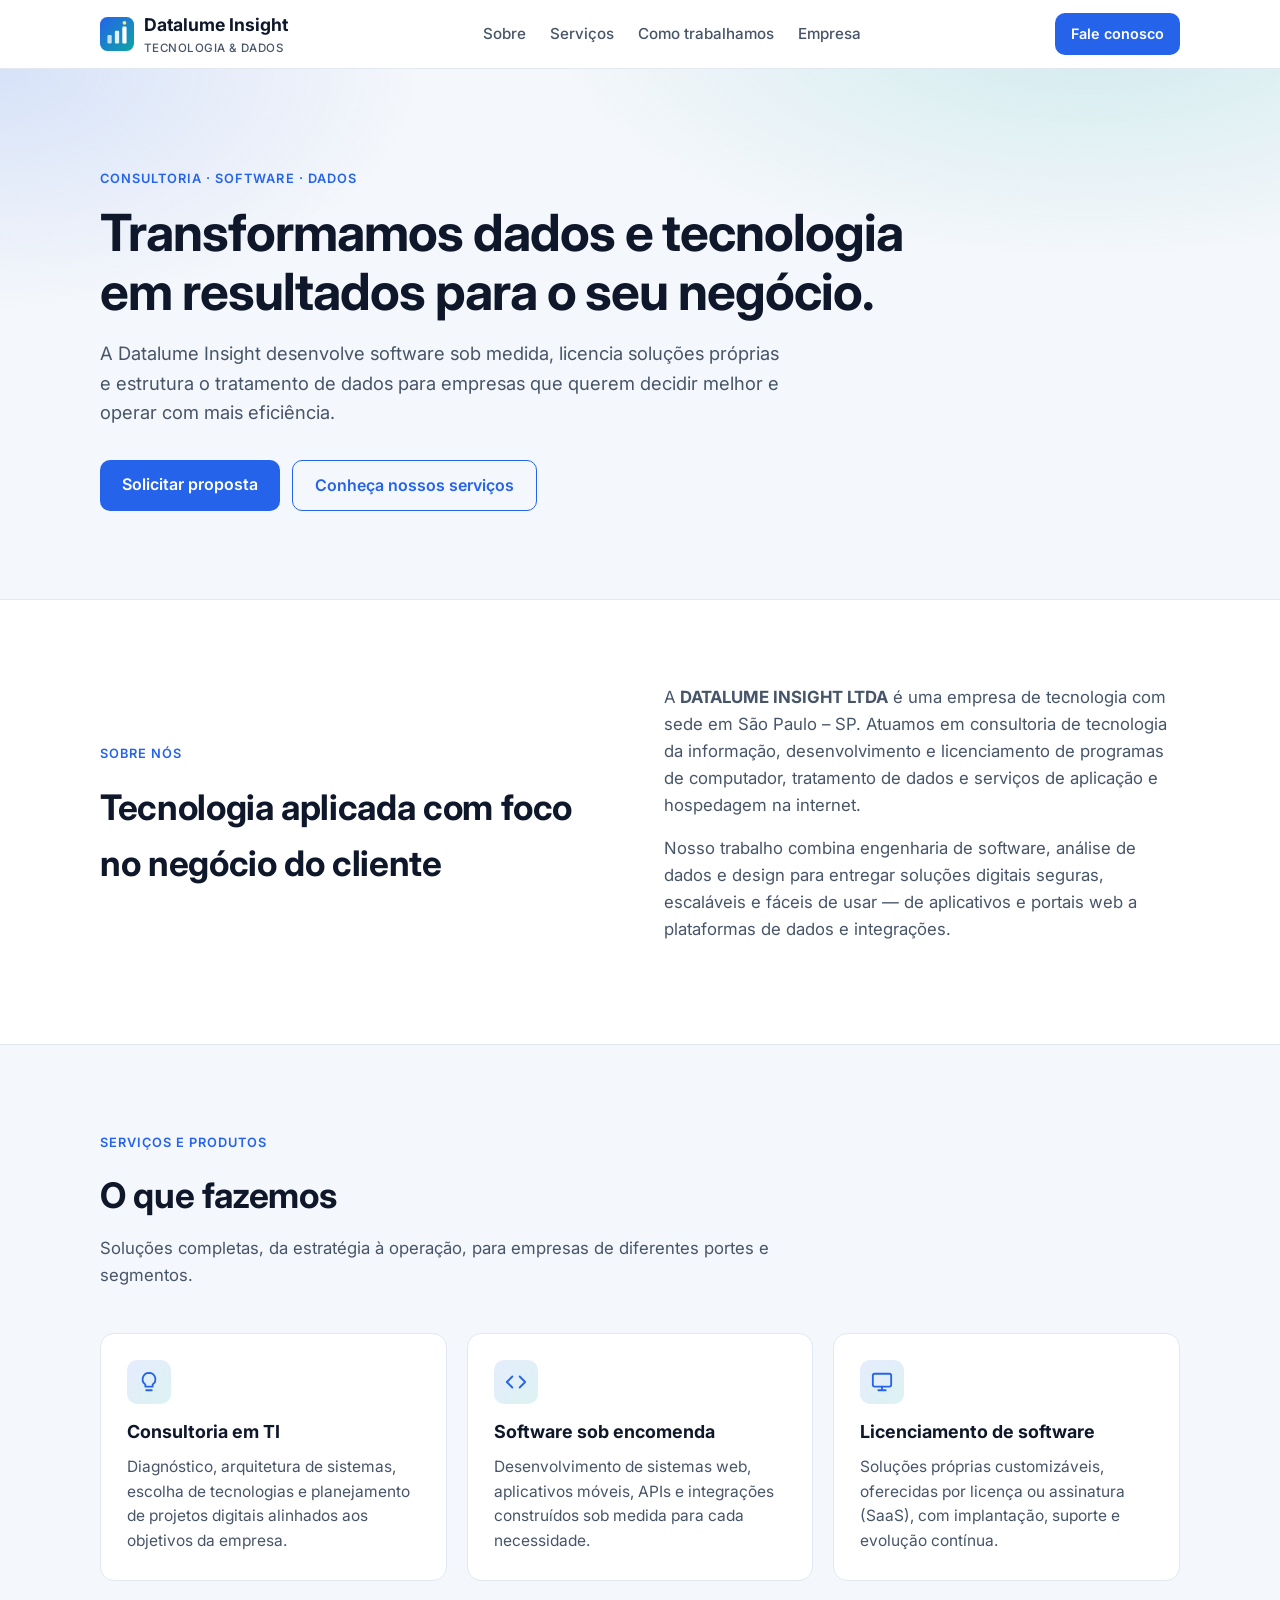
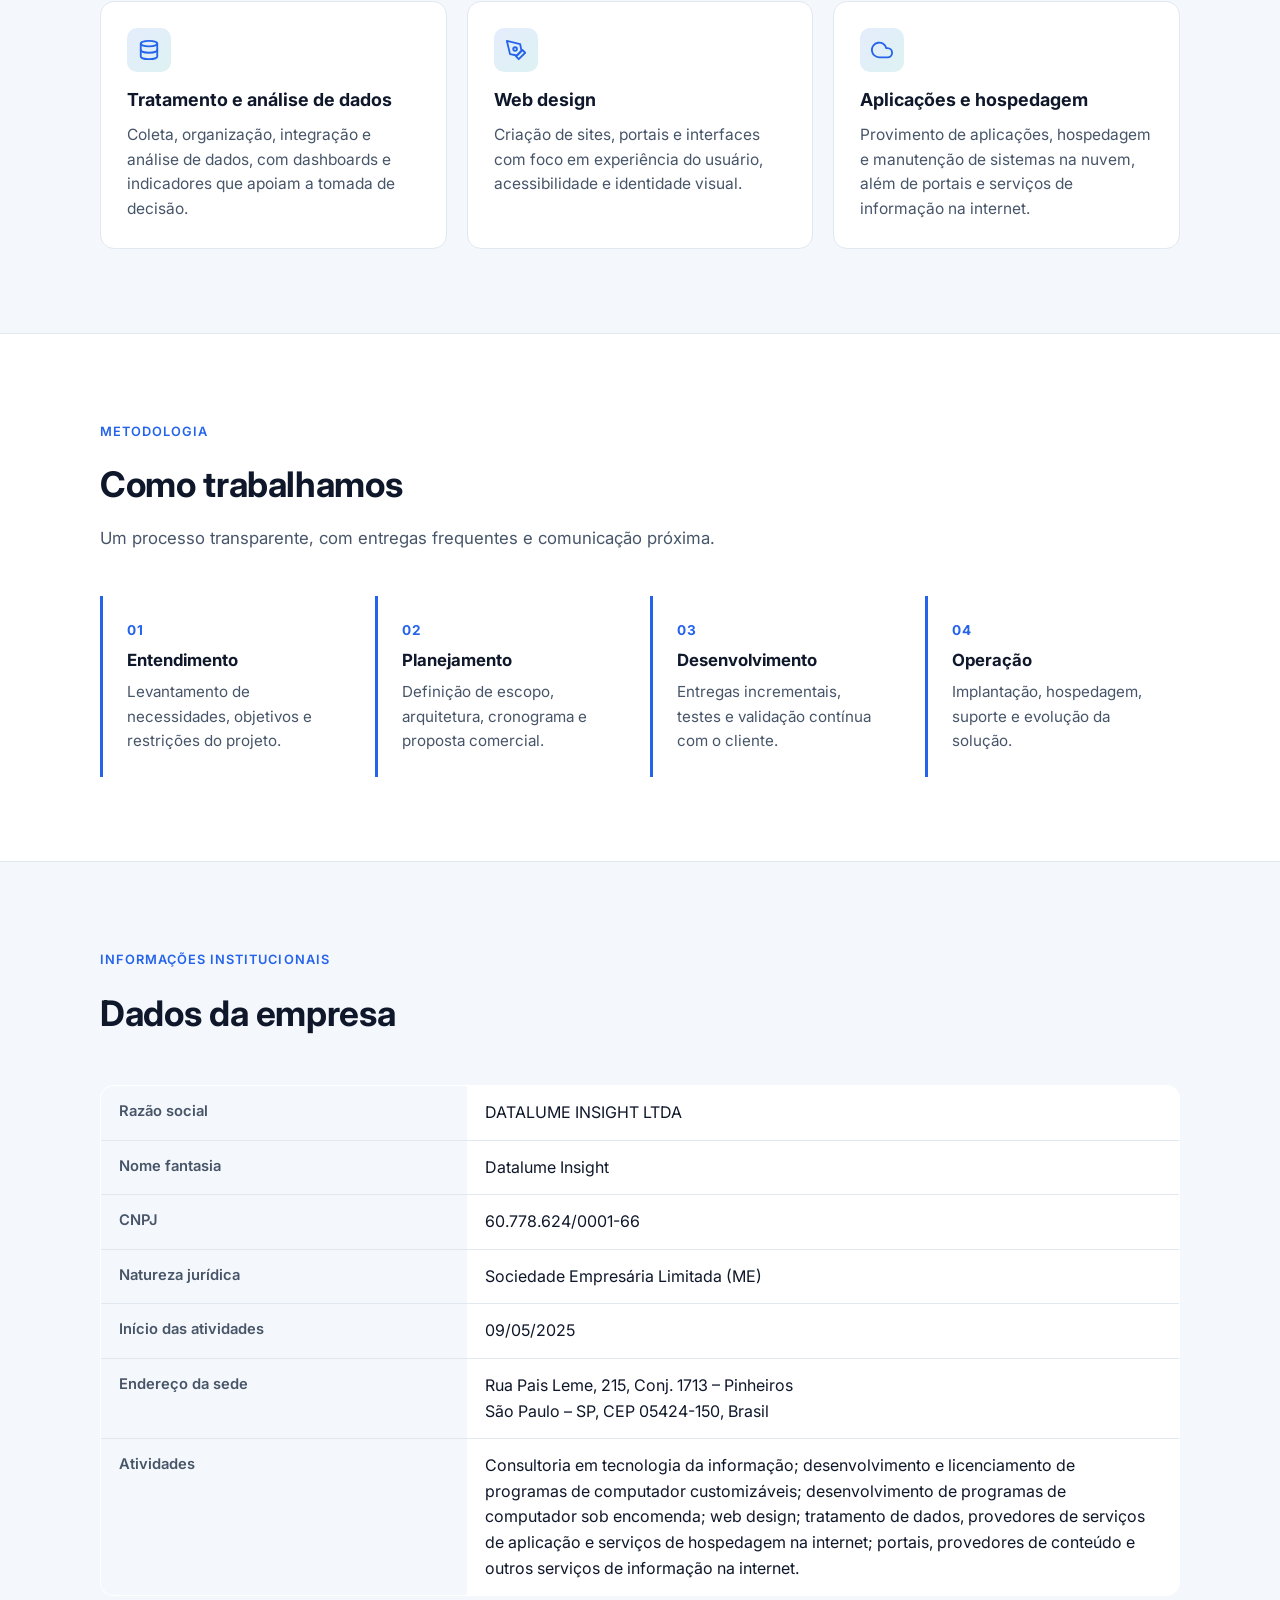
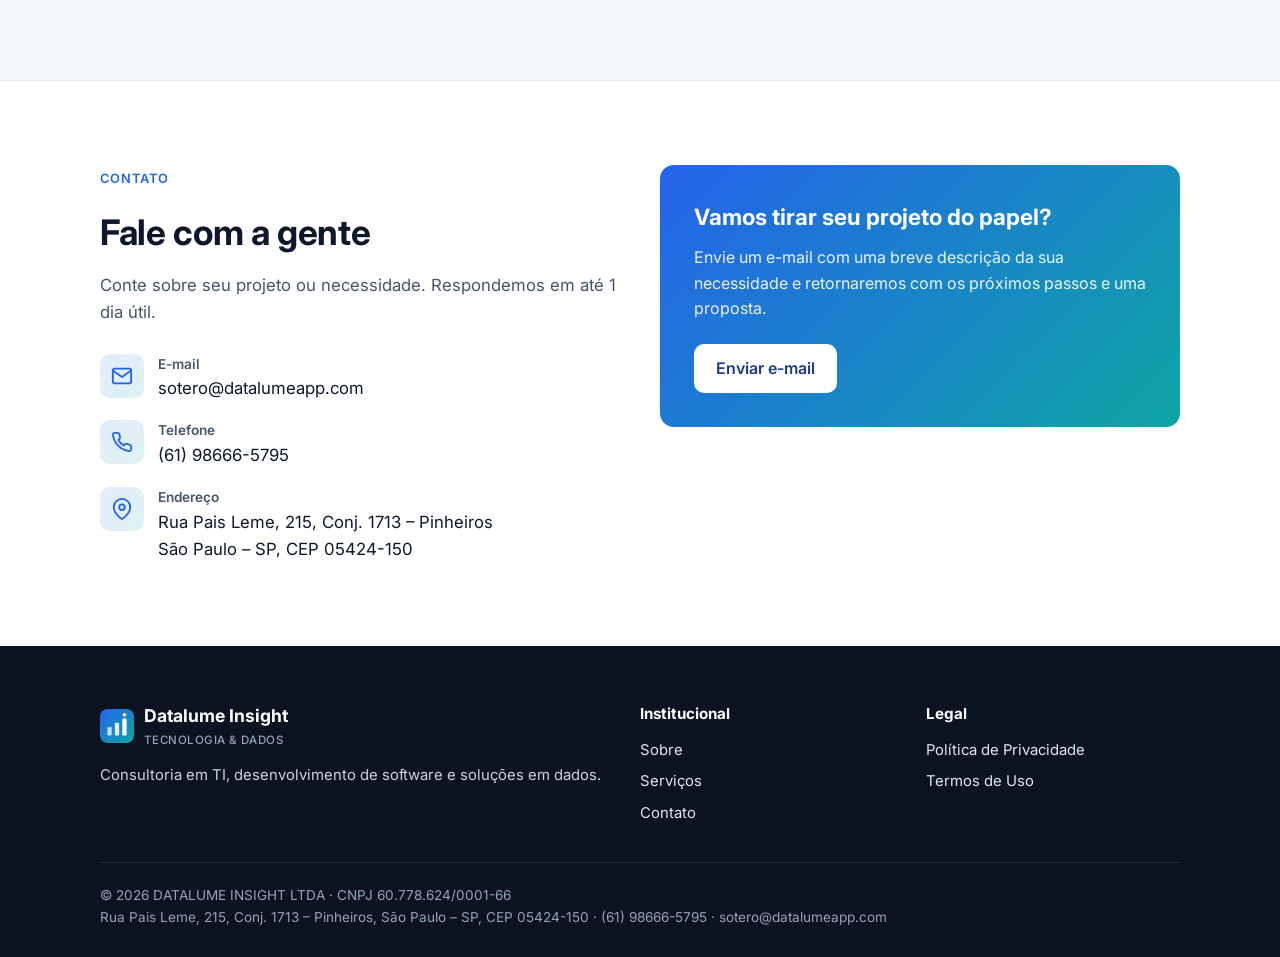
==== public/index.html @ f2290e95 "Site institucional Datalume Insight Site estático (Home, Privacidade/LGPD, Termos) com dados da empr" ====
<!DOCTYPE html>
<html lang="pt-BR">
<head>
  <meta charset="UTF-8">
  <meta name="viewport" content="width=device-width, initial-scale=1.0">
  <title>Datalume Insight | Tecnologia, Software e Dados</title>
  <meta name="description" content="DATALUME INSIGHT LTDA — consultoria em tecnologia da informação, desenvolvimento e licenciamento de software, tratamento de dados e serviços de aplicação na internet. São Paulo – SP.">
  <link rel="canonical" href="https://datalumeinsight.com.br/">
  <link rel="icon" href="assets/logo.svg" type="image/svg+xml">
  <meta property="og:title" content="Datalume Insight | Tecnologia, Software e Dados">
  <meta property="og:description" content="Consultoria em TI, desenvolvimento de software e soluções em dados.">
  <meta property="og:type" content="website">
  <meta property="og:url" content="https://datalumeinsight.com.br/">
  <link rel="preconnect" href="https://fonts.googleapis.com">
  <link rel="preconnect" href="https://fonts.gstatic.com" crossorigin>
  <link href="https://fonts.googleapis.com/css2?family=Inter:wght@400;500;600;700&display=swap" rel="stylesheet">
  <link rel="stylesheet" href="assets/styles.css">
  <script type="application/ld+json">
  {
    "@context": "https://schema.org",
    "@type": "Organization",
    "name": "Datalume Insight",
    "legalName": "DATALUME INSIGHT LTDA",
    "taxID": "60.778.624/0001-66",
    "url": "https://datalumeinsight.com.br",
    "logo": "https://datalumeinsight.com.br/assets/logo.svg",
    "foundingDate": "2025-05-09",
    "email": "sotero@datalumeapp.com",
    "telephone": "+55-61-98666-5795",
    "address": {
      "@type": "PostalAddress",
      "streetAddress": "Rua Pais Leme, 215, Conj. 1713",
      "addressLocality": "São Paulo",
      "addressRegion": "SP",
      "postalCode": "05424-150",
      "addressCountry": "BR"
    }
  }
  </script>
</head>
<body>

<header class="site-header">
  <div class="container nav">
    <a class="brand" href="index.html">
      <img src="assets/logo.svg" alt="">
      <span>Datalume Insight<small>TECNOLOGIA &amp; DADOS</small></span>
    </a>
    <ul class="nav-links">
      <li><a href="#sobre">Sobre</a></li>
      <li><a href="#servicos">Serviços</a></li>
      <li><a href="#como-trabalhamos">Como trabalhamos</a></li>
      <li><a href="#empresa">Empresa</a></li>
    </ul>
    <a class="btn" href="#contato">Fale conosco</a>
  </div>
</header>

<main>
  <section class="hero">
    <div class="container">
      <span class="eyebrow">Consultoria · Software · Dados</span>
      <h1>Transformamos dados e tecnologia em resultados para o seu negócio.</h1>
      <p>A Datalume Insight desenvolve software sob medida, licencia soluções próprias e estrutura o tratamento de dados para empresas que querem decidir melhor e operar com mais eficiência.</p>
      <div class="hero-actions">
        <a class="btn" href="#contato">Solicitar proposta</a>
        <a class="btn btn-ghost" href="#servicos">Conheça nossos serviços</a>
      </div>
    </div>
  </section>

  <section id="sobre">
    <div class="container grid grid-2" style="gap:48px; align-items:center;">
      <div class="section-head" style="margin-bottom:0;">
        <span class="eyebrow">Sobre nós</span>
        <h2>Tecnologia aplicada com foco no negócio do cliente</h2>
      </div>
      <div class="about-text">
        <p>A <strong>DATALUME INSIGHT LTDA</strong> é uma empresa de tecnologia com sede em São Paulo – SP. Atuamos em consultoria de tecnologia da informação, desenvolvimento e licenciamento de programas de computador, tratamento de dados e serviços de aplicação e hospedagem na internet.</p>
        <p>Nosso trabalho combina engenharia de software, análise de dados e design para entregar soluções digitais seguras, escaláveis e fáceis de usar — de aplicativos e portais web a plataformas de dados e integrações.</p>
      </div>
    </div>
  </section>

  <section id="servicos" class="alt">
    <div class="container">
      <div class="section-head">
        <span class="eyebrow">Serviços e produtos</span>
        <h2>O que fazemos</h2>
        <p>Soluções completas, da estratégia à operação, para empresas de diferentes portes e segmentos.</p>
      </div>
      <div class="grid grid-3">
        <article class="card">
          <div class="icon"><svg viewBox="0 0 24 24" fill="none" stroke="currentColor" stroke-width="2" stroke-linecap="round" stroke-linejoin="round"><path d="M12 2a7 7 0 0 0-4 12.7V17h8v-2.3A7 7 0 0 0 12 2z"/><path d="M9 21h6"/></svg></div>
          <h3>Consultoria em TI</h3>
          <p>Diagnóstico, arquitetura de sistemas, escolha de tecnologias e planejamento de projetos digitais alinhados aos objetivos da empresa.</p>
        </article>
        <article class="card">
          <div class="icon"><svg viewBox="0 0 24 24" fill="none" stroke="currentColor" stroke-width="2" stroke-linecap="round" stroke-linejoin="round"><polyline points="16 18 22 12 16 6"/><polyline points="8 6 2 12 8 18"/></svg></div>
          <h3>Software sob encomenda</h3>
          <p>Desenvolvimento de sistemas web, aplicativos móveis, APIs e integrações construídos sob medida para cada necessidade.</p>
        </article>
        <article class="card">
          <div class="icon"><svg viewBox="0 0 24 24" fill="none" stroke="currentColor" stroke-width="2" stroke-linecap="round" stroke-linejoin="round"><rect x="2" y="3" width="20" height="14" rx="2"/><path d="M8 21h8M12 17v4"/></svg></div>
          <h3>Licenciamento de software</h3>
          <p>Soluções próprias customizáveis, oferecidas por licença ou assinatura (SaaS), com implantação, suporte e evolução contínua.</p>
        </article>
        <article class="card">
          <div class="icon"><svg viewBox="0 0 24 24" fill="none" stroke="currentColor" stroke-width="2" stroke-linecap="round" stroke-linejoin="round"><ellipse cx="12" cy="5" rx="9" ry="3"/><path d="M21 12c0 1.7-4 3-9 3s-9-1.3-9-3"/><path d="M3 5v14c0 1.7 4 3 9 3s9-1.3 9-3V5"/></svg></div>
          <h3>Tratamento e análise de dados</h3>
          <p>Coleta, organização, integração e análise de dados, com dashboards e indicadores que apoiam a tomada de decisão.</p>
        </article>
        <article class="card">
          <div class="icon"><svg viewBox="0 0 24 24" fill="none" stroke="currentColor" stroke-width="2" stroke-linecap="round" stroke-linejoin="round"><path d="M12 19l7-7 3 3-7 7-3-3z"/><path d="M18 13l-1.5-7.5L2 2l3.5 14.5L13 18l5-5z"/><circle cx="11" cy="11" r="2"/></svg></div>
          <h3>Web design</h3>
          <p>Criação de sites, portais e interfaces com foco em experiência do usuário, acessibilidade e identidade visual.</p>
        </article>
        <article class="card">
          <div class="icon"><svg viewBox="0 0 24 24" fill="none" stroke="currentColor" stroke-width="2" stroke-linecap="round" stroke-linejoin="round"><path d="M18 10h-1.3A8 8 0 1 0 9 20h9a5 5 0 0 0 0-10z"/></svg></div>
          <h3>Aplicações e hospedagem</h3>
          <p>Provimento de aplicações, hospedagem e manutenção de sistemas na nuvem, além de portais e serviços de informação na internet.</p>
        </article>
      </div>
    </div>
  </section>

  <section id="como-trabalhamos">
    <div class="container">
      <div class="section-head">
        <span class="eyebrow">Metodologia</span>
        <h2>Como trabalhamos</h2>
        <p>Um processo transparente, com entregas frequentes e comunicação próxima.</p>
      </div>
      <div class="grid grid-4">
        <div class="step"><b>01</b><h3>Entendimento</h3><p>Levantamento de necessidades, objetivos e restrições do projeto.</p></div>
        <div class="step"><b>02</b><h3>Planejamento</h3><p>Definição de escopo, arquitetura, cronograma e proposta comercial.</p></div>
        <div class="step"><b>03</b><h3>Desenvolvimento</h3><p>Entregas incrementais, testes e validação contínua com o cliente.</p></div>
        <div class="step"><b>04</b><h3>Operação</h3><p>Implantação, hospedagem, suporte e evolução da solução.</p></div>
      </div>
    </div>
  </section>

  <section id="empresa" class="alt">
    <div class="container">
      <div class="section-head">
        <span class="eyebrow">Informações institucionais</span>
        <h2>Dados da empresa</h2>
      </div>
      <table class="company-data">
        <tr><th>Razão social</th><td>DATALUME INSIGHT LTDA</td></tr>
        <tr><th>Nome fantasia</th><td>Datalume Insight</td></tr>
        <tr><th>CNPJ</th><td>60.778.624/0001-66</td></tr>
        <tr><th>Natureza jurídica</th><td>Sociedade Empresária Limitada (ME)</td></tr>
        <tr><th>Início das atividades</th><td>09/05/2025</td></tr>
        <tr><th>Endereço da sede</th><td>Rua Pais Leme, 215, Conj. 1713 – Pinheiros<br>São Paulo – SP, CEP 05424-150, Brasil</td></tr>
        <tr><th>Atividades</th><td>Consultoria em tecnologia da informação; desenvolvimento e licenciamento de programas de computador customizáveis; desenvolvimento de programas de computador sob encomenda; web design; tratamento de dados, provedores de serviços de aplicação e serviços de hospedagem na internet; portais, provedores de conteúdo e outros serviços de informação na internet.</td></tr>
      </table>
    </div>
  </section>

  <section id="contato">
    <div class="container grid grid-2" style="gap:40px; align-items:start;">
      <div>
        <div class="section-head" style="margin-bottom:28px;">
          <span class="eyebrow">Contato</span>
          <h2>Fale com a gente</h2>
          <p>Conte sobre seu projeto ou necessidade. Respondemos em até 1 dia útil.</p>
        </div>
        <ul class="contact-list">
          <li>
            <div class="icon"><svg viewBox="0 0 24 24" fill="none" stroke="currentColor" stroke-width="2" stroke-linecap="round" stroke-linejoin="round"><rect x="2" y="4" width="20" height="16" rx="2"/><path d="m22 6-10 7L2 6"/></svg></div>
            <div><strong>E-mail</strong><a href="mailto:sotero@datalumeapp.com">sotero@datalumeapp.com</a></div>
          </li>
          <li>
            <div class="icon"><svg viewBox="0 0 24 24" fill="none" stroke="currentColor" stroke-width="2" stroke-linecap="round" stroke-linejoin="round"><path d="M22 16.9v3a2 2 0 0 1-2.2 2 19.8 19.8 0 0 1-8.6-3.1 19.5 19.5 0 0 1-6-6A19.8 19.8 0 0 1 2.1 4.2 2 2 0 0 1 4.1 2h3a2 2 0 0 1 2 1.7c.1.9.4 1.8.7 2.7a2 2 0 0 1-.5 2.1L8 9.8a16 16 0 0 0 6 6l1.3-1.3a2 2 0 0 1 2.1-.4c.9.3 1.8.6 2.7.7a2 2 0 0 1 1.7 2z"/></svg></div>
            <div><strong>Telefone</strong><a href="tel:+5561986665795">(61) 98666-5795</a></div>
          </li>
          <li>
            <div class="icon"><svg viewBox="0 0 24 24" fill="none" stroke="currentColor" stroke-width="2" stroke-linecap="round" stroke-linejoin="round"><path d="M21 10c0 7-9 13-9 13S3 17 3 10a9 9 0 0 1 18 0z"/><circle cx="12" cy="10" r="3"/></svg></div>
            <div><strong>Endereço</strong><span>Rua Pais Leme, 215, Conj. 1713 – Pinheiros<br>São Paulo – SP, CEP 05424-150</span></div>
          </li>
        </ul>
      </div>
      <div class="contact-box">
        <h3>Vamos tirar seu projeto do papel?</h3>
        <p>Envie um e-mail com uma breve descrição da sua necessidade e retornaremos com os próximos passos e uma proposta.</p>
        <a class="btn" href="mailto:sotero@datalumeapp.com?subject=Contato%20pelo%20site%20-%20Datalume%20Insight">Enviar e-mail</a>
      </div>
    </div>
  </section>
</main>

<footer class="site-footer">
  <div class="container">
    <div class="footer-grid">
      <div>
        <a class="brand" href="index.html"><img src="assets/logo.svg" alt=""><span>Datalume Insight<small>TECNOLOGIA &amp; DADOS</small></span></a>
        <p>Consultoria em TI, desenvolvimento de software e soluções em dados.</p>
      </div>
      <div>
        <h4>Institucional</h4>
        <ul>
          <li><a href="index.html#sobre">Sobre</a></li>
          <li><a href="index.html#servicos">Serviços</a></li>
          <li><a href="index.html#contato">Contato</a></li>
        </ul>
      </div>
      <div>
        <h4>Legal</h4>
        <ul>
          <li><a href="privacidade.html">Política de Privacidade</a></li>
          <li><a href="termos.html">Termos de Uso</a></li>
        </ul>
      </div>
    </div>
    <div class="footer-legal">
      © <span class="year">2026</span> DATALUME INSIGHT LTDA · CNPJ 60.778.624/0001-66<br>
      Rua Pais Leme, 215, Conj. 1713 – Pinheiros, São Paulo – SP, CEP 05424-150 · (61) 98666-5795 · sotero@datalumeapp.com
    </div>
  </div>
</footer>

<script>document.querySelectorAll('.year').forEach(e => e.textContent = new Date().getFullYear());</script>
</body>
</html>
---- public/assets/styles.css ----
:root {
  --bg: #ffffff;
  --bg-soft: #f4f7fb;
  --text: #0f172a;
  --muted: #475569;
  --line: #e2e8f0;
  --brand: #2563eb;
  --brand-2: #0ea5a4;
  --brand-dark: #1e3a8a;
  --radius: 14px;
  --max: 1120px;
}

* { box-sizing: border-box; }
html { scroll-behavior: smooth; }
body {
  margin: 0;
  font-family: "Inter", system-ui, -apple-system, "Segoe UI", Roboto, sans-serif;
  color: var(--text);
  background: var(--bg);
  line-height: 1.6;
  -webkit-font-smoothing: antialiased;
}
img { max-width: 100%; display: block; }
a { color: var(--brand); text-decoration: none; }
a:hover { text-decoration: underline; }

.container { width: 100%; max-width: var(--max); margin: 0 auto; padding: 0 20px; }

/* Header */
.site-header {
  position: sticky; top: 0; z-index: 10;
  background: rgba(255,255,255,.92);
  backdrop-filter: blur(8px);
  border-bottom: 1px solid var(--line);
}
.nav { display: flex; align-items: center; justify-content: space-between; height: 68px; gap: 16px; }
.brand { display: flex; align-items: center; gap: 10px; color: var(--text); font-weight: 700; font-size: 1.1rem; }
.brand:hover { text-decoration: none; }
.brand img { width: 34px; height: 34px; }
.brand span small { display: block; font-weight: 500; font-size: .72rem; color: var(--muted); letter-spacing: .04em; }
.nav-links { display: flex; gap: 24px; list-style: none; margin: 0; padding: 0; }
.nav-links a { color: var(--muted); font-weight: 500; font-size: .95rem; }
.nav-links a:hover { color: var(--text); text-decoration: none; }
.btn {
  display: inline-block; padding: 12px 22px; border-radius: 10px;
  background: var(--brand); color: #fff; font-weight: 600; border: 0;
}
.btn:hover { background: var(--brand-dark); text-decoration: none; }
.btn-ghost { background: transparent; color: var(--brand); border: 1px solid var(--brand); }
.btn-ghost:hover { background: var(--brand); color: #fff; }
.nav .btn { padding: 9px 16px; font-size: .9rem; }

/* Hero */
.hero {
  background:
    radial-gradient(900px 400px at 85% -10%, rgba(14,165,164,.16), transparent 60%),
    radial-gradient(700px 400px at 0% 0%, rgba(37,99,235,.14), transparent 60%),
    var(--bg-soft);
  padding: 96px 0 88px;
  border-bottom: 1px solid var(--line);
}
.eyebrow { display: inline-block; font-size: .8rem; font-weight: 600; letter-spacing: .08em; text-transform: uppercase; color: var(--brand); margin-bottom: 14px; }
.hero h1 { font-size: clamp(2rem, 4.5vw, 3.2rem); line-height: 1.15; margin: 0 0 18px; max-width: 820px; letter-spacing: -.02em; }
.hero p { font-size: 1.15rem; color: var(--muted); max-width: 680px; margin: 0 0 32px; }
.hero-actions { display: flex; gap: 12px; flex-wrap: wrap; }

/* Sections */
section { padding: 84px 0; }
section.alt { background: var(--bg-soft); border-top: 1px solid var(--line); border-bottom: 1px solid var(--line); }
.section-head { max-width: 720px; margin-bottom: 44px; }
.section-head h2 { font-size: clamp(1.6rem, 3vw, 2.2rem); margin: 0 0 12px; letter-spacing: -.01em; }
.section-head p { color: var(--muted); margin: 0; font-size: 1.05rem; }

.grid { display: grid; gap: 20px; }
.grid-3 { grid-template-columns: repeat(3, 1fr); }
.grid-2 { grid-template-columns: repeat(2, 1fr); }
.grid-4 { grid-template-columns: repeat(4, 1fr); }

.card {
  background: var(--bg); border: 1px solid var(--line); border-radius: var(--radius);
  padding: 26px; transition: box-shadow .2s, transform .2s;
}
.card:hover { box-shadow: 0 10px 30px rgba(15,23,42,.08); transform: translateY(-2px); }
.card h3 { margin: 14px 0 8px; font-size: 1.12rem; }
.card p { margin: 0; color: var(--muted); font-size: .97rem; }
.icon {
  width: 44px; height: 44px; border-radius: 10px; display: grid; place-items: center;
  background: linear-gradient(135deg, rgba(37,99,235,.12), rgba(14,165,164,.14)); color: var(--brand);
}
.icon svg { width: 22px; height: 22px; }

.step { padding: 24px; border-left: 3px solid var(--brand); background: var(--bg); border-radius: 0 var(--radius) var(--radius) 0; }
.step b { display: block; color: var(--brand); font-size: .85rem; letter-spacing: .06em; text-transform: uppercase; margin-bottom: 6px; }
.step h3 { margin: 0 0 6px; font-size: 1.05rem; }
.step p { margin: 0; color: var(--muted); font-size: .95rem; }

.about-text p { color: var(--muted); font-size: 1.05rem; }
.about-text p:first-child { margin-top: 0; }

/* Company data */
.company-data { width: 100%; border-collapse: collapse; background: var(--bg); border: 1px solid var(--line); border-radius: var(--radius); overflow: hidden; }
.company-data th, .company-data td { text-align: left; padding: 14px 18px; border-bottom: 1px solid var(--line); vertical-align: top; }
.company-data tr:last-child th, .company-data tr:last-child td { border-bottom: 0; }
.company-data th { width: 34%; color: var(--muted); font-weight: 600; font-size: .92rem; background: var(--bg-soft); }

/* Contact */
.contact-list { list-style: none; padding: 0; margin: 0; display: grid; gap: 18px; }
.contact-list li { display: flex; gap: 14px; align-items: flex-start; }
.contact-list strong { display: block; font-size: .85rem; color: var(--muted); font-weight: 600; }
.contact-list span, .contact-list a { font-size: 1.05rem; color: var(--text); }
.contact-box { background: linear-gradient(135deg, var(--brand), var(--brand-2)); color: #fff; border-radius: var(--radius); padding: 34px; }
.contact-box h3 { margin: 0 0 10px; font-size: 1.4rem; }
.contact-box p { margin: 0 0 22px; opacity: .92; }
.contact-box .btn { background: #fff; color: var(--brand-dark); }
.contact-box .btn:hover { background: #e0e7ff; }

/* Legal pages */
.legal { padding: 64px 0 84px; }
.legal .container { max-width: 820px; }
.legal h1 { font-size: clamp(1.8rem, 3.5vw, 2.4rem); margin: 0 0 6px; }
.legal .updated { color: var(--muted); margin: 0 0 36px; }
.legal h2 { font-size: 1.25rem; margin: 36px 0 10px; }
.legal p, .legal li { color: #334155; }
.legal ul { padding-left: 22px; }

/* Footer */
.site-footer { background: #0b1220; color: #cbd5e1; padding: 56px 0 28px; font-size: .93rem; }
.site-footer a { color: #e2e8f0; }
.footer-grid { display: grid; grid-template-columns: 2fr 1fr 1fr; gap: 32px; margin-bottom: 36px; }
.site-footer h4 { color: #fff; margin: 0 0 12px; font-size: .95rem; }
.site-footer ul { list-style: none; padding: 0; margin: 0; display: grid; gap: 8px; }
.site-footer .brand { color: #fff; margin-bottom: 12px; }
.site-footer .brand span small { color: #94a3b8; }
.footer-legal { border-top: 1px solid #1e293b; padding-top: 22px; color: #94a3b8; font-size: .85rem; }

@media (max-width: 900px) {
  .grid-3, .grid-4 { grid-template-columns: repeat(2, 1fr); }
  .footer-grid { grid-template-columns: 1fr 1fr; }
  .footer-grid > :first-child { grid-column: 1 / -1; }
}
@media (max-width: 640px) {
  .nav-links { display: none; }
  .grid-3, .grid-2, .grid-4 { grid-template-columns: 1fr; }
  .footer-grid { grid-template-columns: 1fr; }
  .hero { padding: 64px 0 56px; }
  section { padding: 60px 0; }
  .company-data th { width: 40%; }
  .company-data th, .company-data td { padding: 12px; }
}
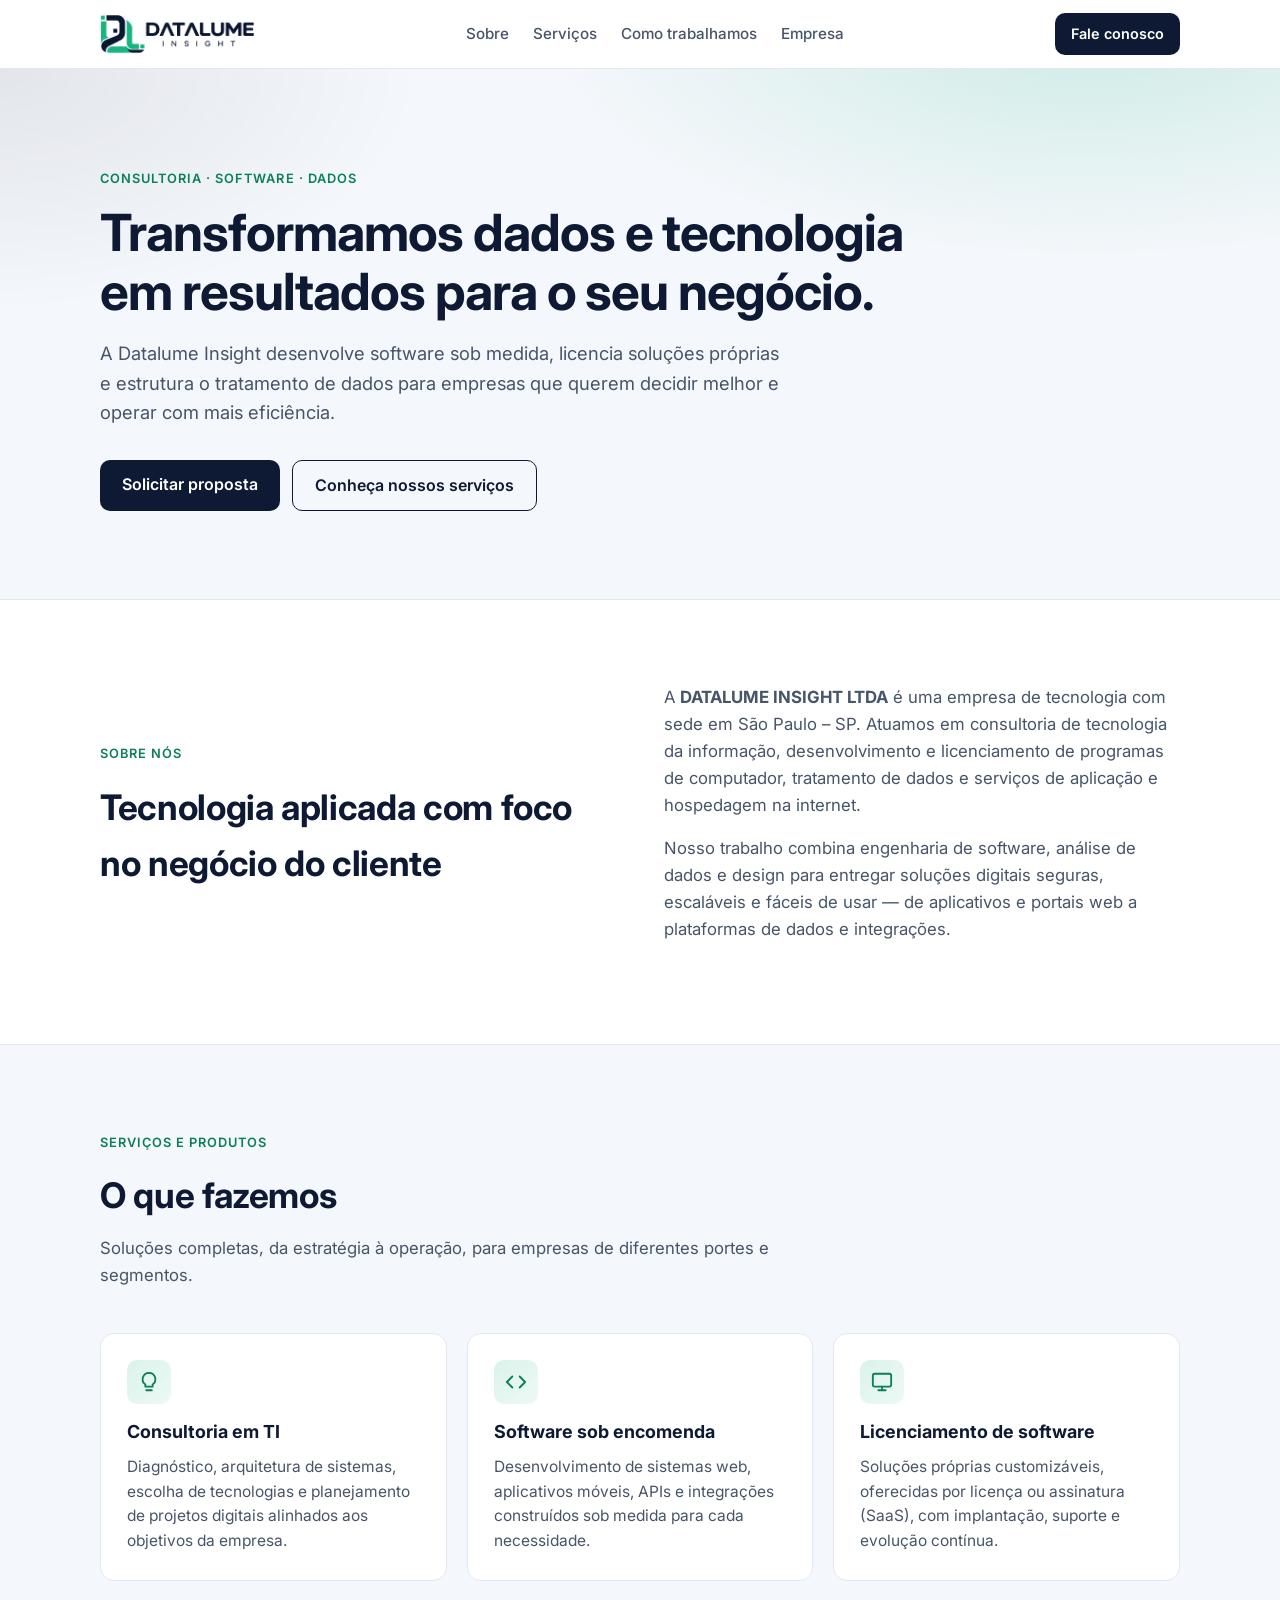
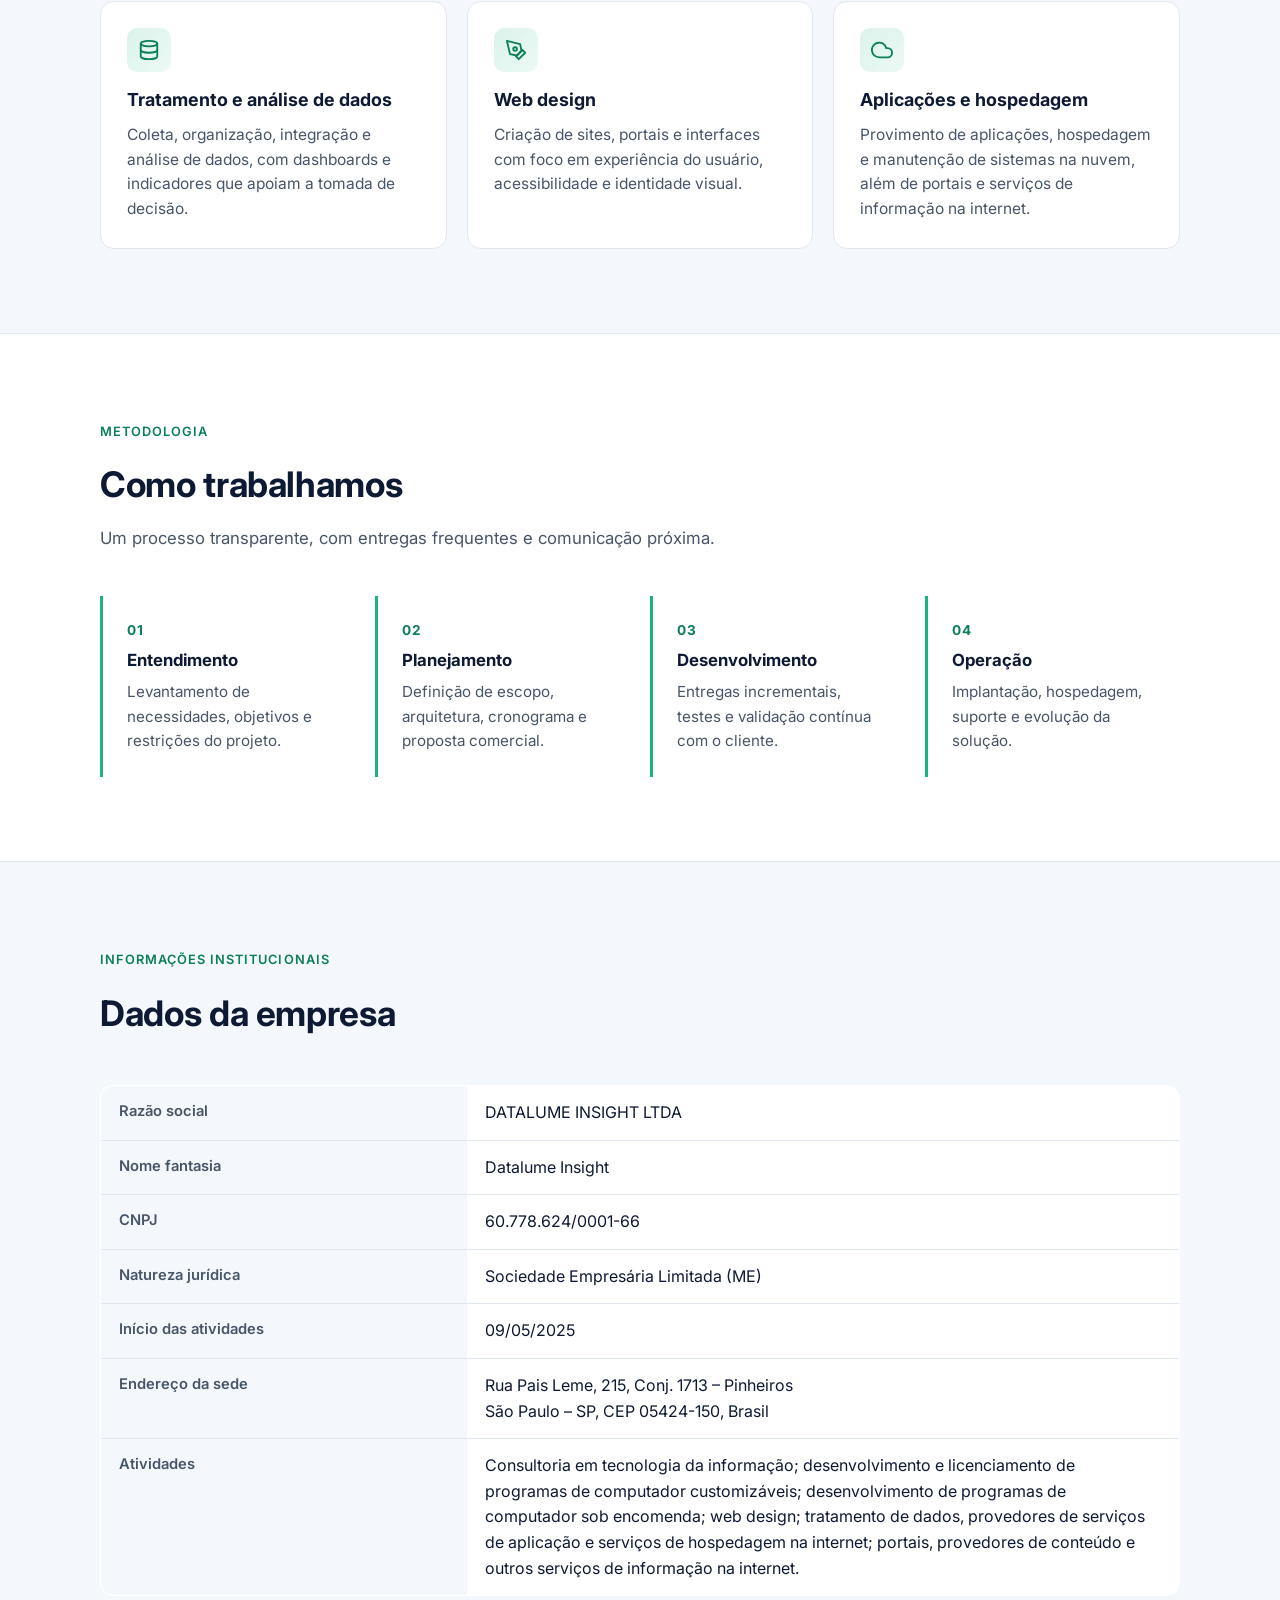
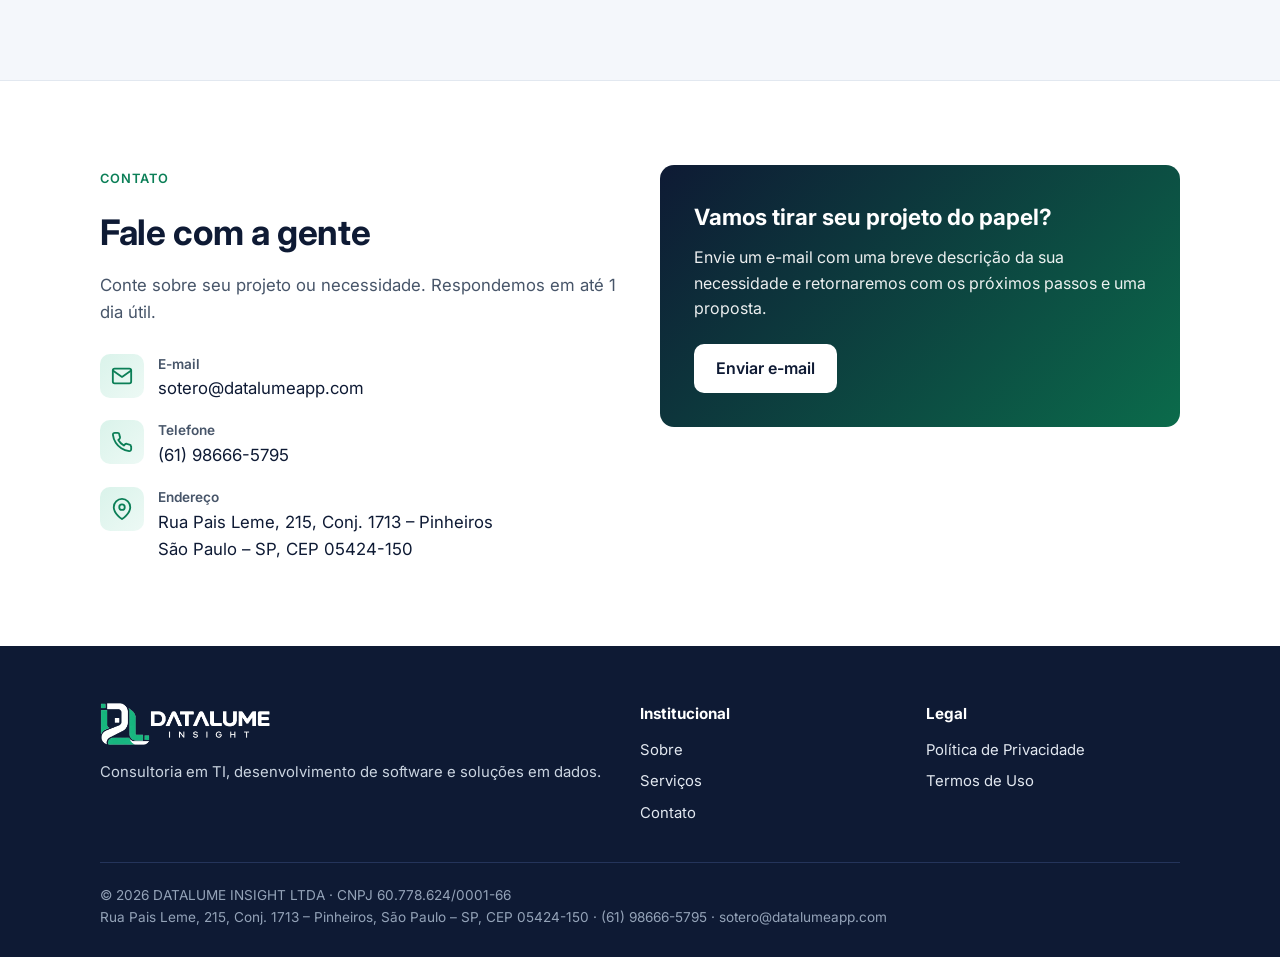
==== commit 55f10e8e: "Aplica a logo oficial e as cores da marca - Logo no cabeçalho e versão branca no rodapé - Favicon e " ====
--- a/public/index.html
+++ b/public/index.html
@@ -6,11 +6,14 @@
   <title>Datalume Insight | Tecnologia, Software e Dados</title>
   <meta name="description" content="DATALUME INSIGHT LTDA — consultoria em tecnologia da informação, desenvolvimento e licenciamento de software, tratamento de dados e serviços de aplicação na internet. São Paulo – SP.">
   <link rel="canonical" href="https://datalumeinsight.com.br/">
-  <link rel="icon" href="assets/logo.svg" type="image/svg+xml">
+  <link rel="icon" href="assets/favicon.ico" sizes="any">
+  <link rel="icon" href="assets/favicon-32.png" type="image/png" sizes="32x32">
+  <link rel="apple-touch-icon" href="assets/apple-touch-icon.png">
   <meta property="og:title" content="Datalume Insight | Tecnologia, Software e Dados">
   <meta property="og:description" content="Consultoria em TI, desenvolvimento de software e soluções em dados.">
   <meta property="og:type" content="website">
   <meta property="og:url" content="https://datalumeinsight.com.br/">
+  <meta property="og:image" content="https://datalumeinsight.com.br/assets/logo.png">
   <link rel="preconnect" href="https://fonts.googleapis.com">
   <link rel="preconnect" href="https://fonts.gstatic.com" crossorigin>
   <link href="https://fonts.googleapis.com/css2?family=Inter:wght@400;500;600;700&display=swap" rel="stylesheet">
@@ -23,7 +26,7 @@
     "legalName": "DATALUME INSIGHT LTDA",
     "taxID": "60.778.624/0001-66",
     "url": "https://datalumeinsight.com.br",
-    "logo": "https://datalumeinsight.com.br/assets/logo.svg",
+    "logo": "https://datalumeinsight.com.br/assets/logo.png",
     "foundingDate": "2025-05-09",
     "email": "sotero@datalumeapp.com",
     "telephone": "+55-61-98666-5795",
@@ -43,8 +46,7 @@
 <header class="site-header">
   <div class="container nav">
     <a class="brand" href="index.html">
-      <img src="assets/logo.svg" alt="">
-      <span>Datalume Insight<small>TECNOLOGIA &amp; DADOS</small></span>
+      <img src="assets/logo.png" alt="Datalume Insight" width="155" height="40">
     </a>
     <ul class="nav-links">
       <li><a href="#sobre">Sobre</a></li>
@@ -194,7 +196,7 @@
   <div class="container">
     <div class="footer-grid">
       <div>
-        <a class="brand" href="index.html"><img src="assets/logo.svg" alt=""><span>Datalume Insight<small>TECNOLOGIA &amp; DADOS</small></span></a>
+        <a class="brand" href="index.html"><img src="assets/logo-branco.png" alt="Datalume Insight" width="171" height="44"></a>
         <p>Consultoria em TI, desenvolvimento de software e soluções em dados.</p>
       </div>
       <div>
--- a/public/assets/styles.css
+++ b/public/assets/styles.css
@@ -1,12 +1,13 @@
 :root {
   --bg: #ffffff;
   --bg-soft: #f4f7fb;
-  --text: #0f172a;
+  --text: #0e1a34;
   --muted: #475569;
   --line: #e2e8f0;
-  --brand: #2563eb;
-  --brand-2: #0ea5a4;
-  --brand-dark: #1e3a8a;
+  --brand: #0b7f57;
+  --brand-2: #19b47f;
+  --brand-dark: #0e1a34;
+  --navy-2: #1d2b4f;
   --radius: 14px;
   --max: 1120px;
 }
@@ -37,25 +38,25 @@
 .nav { display: flex; align-items: center; justify-content: space-between; height: 68px; gap: 16px; }
 .brand { display: flex; align-items: center; gap: 10px; color: var(--text); font-weight: 700; font-size: 1.1rem; }
 .brand:hover { text-decoration: none; }
-.brand img { width: 34px; height: 34px; }
+.brand img { height: 40px; width: auto; }
 .brand span small { display: block; font-weight: 500; font-size: .72rem; color: var(--muted); letter-spacing: .04em; }
 .nav-links { display: flex; gap: 24px; list-style: none; margin: 0; padding: 0; }
 .nav-links a { color: var(--muted); font-weight: 500; font-size: .95rem; }
 .nav-links a:hover { color: var(--text); text-decoration: none; }
 .btn {
   display: inline-block; padding: 12px 22px; border-radius: 10px;
-  background: var(--brand); color: #fff; font-weight: 600; border: 0;
+  background: var(--brand-dark); color: #fff; font-weight: 600; border: 0;
 }
-.btn:hover { background: var(--brand-dark); text-decoration: none; }
-.btn-ghost { background: transparent; color: var(--brand); border: 1px solid var(--brand); }
-.btn-ghost:hover { background: var(--brand); color: #fff; }
+.btn:hover { background: var(--navy-2); text-decoration: none; }
+.btn-ghost { background: transparent; color: var(--brand-dark); border: 1px solid var(--brand-dark); }
+.btn-ghost:hover { background: var(--brand-dark); color: #fff; }
 .nav .btn { padding: 9px 16px; font-size: .9rem; }
 
 /* Hero */
 .hero {
   background:
-    radial-gradient(900px 400px at 85% -10%, rgba(14,165,164,.16), transparent 60%),
-    radial-gradient(700px 400px at 0% 0%, rgba(37,99,235,.14), transparent 60%),
+    radial-gradient(900px 400px at 85% -10%, rgba(25,180,127,.18), transparent 60%),
+    radial-gradient(700px 400px at 0% 0%, rgba(14,26,52,.08), transparent 60%),
     var(--bg-soft);
   padding: 96px 0 88px;
   border-bottom: 1px solid var(--line);
@@ -86,11 +87,11 @@
 .card p { margin: 0; color: var(--muted); font-size: .97rem; }
 .icon {
   width: 44px; height: 44px; border-radius: 10px; display: grid; place-items: center;
-  background: linear-gradient(135deg, rgba(37,99,235,.12), rgba(14,165,164,.14)); color: var(--brand);
+  background: linear-gradient(135deg, rgba(25,180,127,.16), rgba(25,180,127,.08)); color: var(--brand);
 }
 .icon svg { width: 22px; height: 22px; }
 
-.step { padding: 24px; border-left: 3px solid var(--brand); background: var(--bg); border-radius: 0 var(--radius) var(--radius) 0; }
+.step { padding: 24px; border-left: 3px solid var(--brand-2); background: var(--bg); border-radius: 0 var(--radius) var(--radius) 0; }
 .step b { display: block; color: var(--brand); font-size: .85rem; letter-spacing: .06em; text-transform: uppercase; margin-bottom: 6px; }
 .step h3 { margin: 0 0 6px; font-size: 1.05rem; }
 .step p { margin: 0; color: var(--muted); font-size: .95rem; }
@@ -109,11 +110,11 @@
 .contact-list li { display: flex; gap: 14px; align-items: flex-start; }
 .contact-list strong { display: block; font-size: .85rem; color: var(--muted); font-weight: 600; }
 .contact-list span, .contact-list a { font-size: 1.05rem; color: var(--text); }
-.contact-box { background: linear-gradient(135deg, var(--brand), var(--brand-2)); color: #fff; border-radius: var(--radius); padding: 34px; }
+.contact-box { background: linear-gradient(135deg, var(--brand-dark), #0b6b4b); color: #fff; border-radius: var(--radius); padding: 34px; }
 .contact-box h3 { margin: 0 0 10px; font-size: 1.4rem; }
 .contact-box p { margin: 0 0 22px; opacity: .92; }
 .contact-box .btn { background: #fff; color: var(--brand-dark); }
-.contact-box .btn:hover { background: #e0e7ff; }
+.contact-box .btn:hover { background: #dcf5ea; }
 
 /* Legal pages */
 .legal { padding: 64px 0 84px; }
@@ -125,14 +126,15 @@
 .legal ul { padding-left: 22px; }
 
 /* Footer */
-.site-footer { background: #0b1220; color: #cbd5e1; padding: 56px 0 28px; font-size: .93rem; }
+.site-footer { background: var(--brand-dark); color: #cbd5e1; padding: 56px 0 28px; font-size: .93rem; }
 .site-footer a { color: #e2e8f0; }
 .footer-grid { display: grid; grid-template-columns: 2fr 1fr 1fr; gap: 32px; margin-bottom: 36px; }
 .site-footer h4 { color: #fff; margin: 0 0 12px; font-size: .95rem; }
 .site-footer ul { list-style: none; padding: 0; margin: 0; display: grid; gap: 8px; }
 .site-footer .brand { color: #fff; margin-bottom: 12px; }
+.site-footer .brand img { height: 44px; }
 .site-footer .brand span small { color: #94a3b8; }
-.footer-legal { border-top: 1px solid #1e293b; padding-top: 22px; color: #94a3b8; font-size: .85rem; }
+.footer-legal { border-top: 1px solid #24345a; padding-top: 22px; color: #94a3b8; font-size: .85rem; }
 
 @media (max-width: 900px) {
   .grid-3, .grid-4 { grid-template-columns: repeat(2, 1fr); }
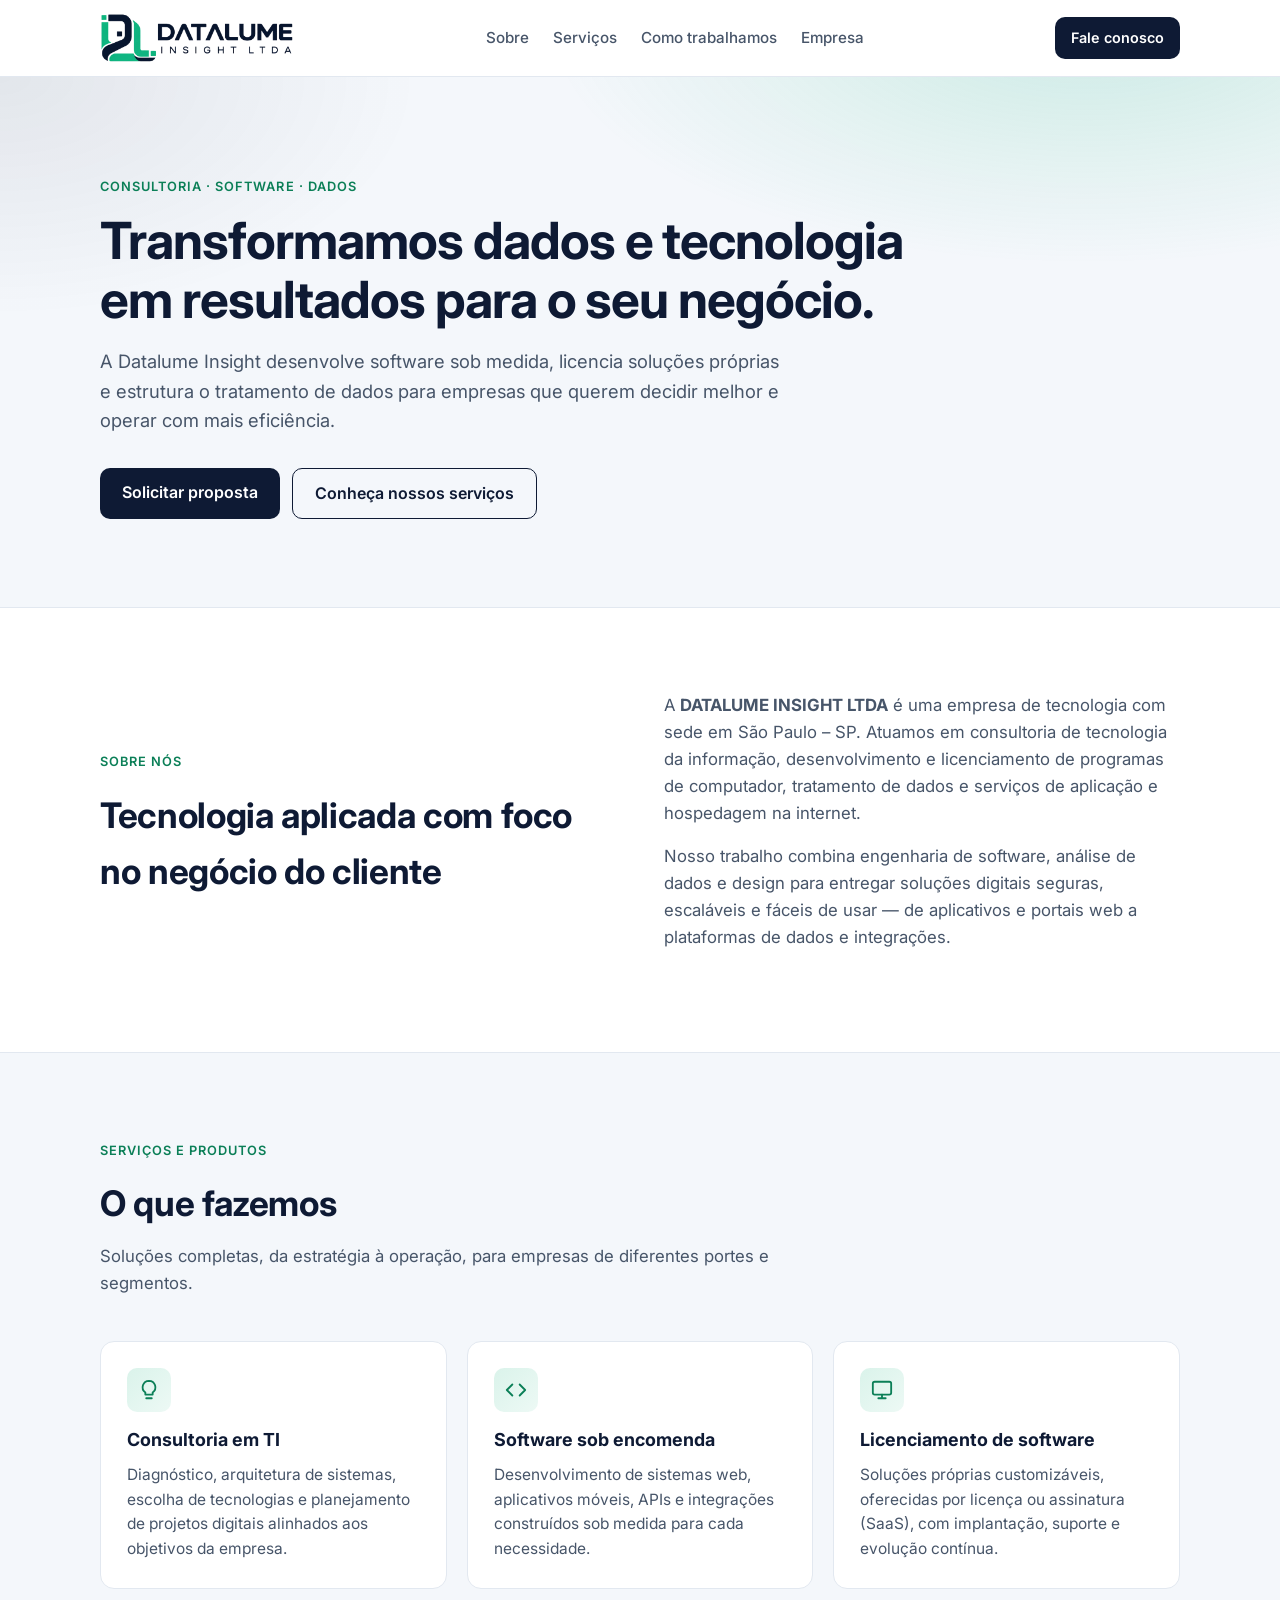
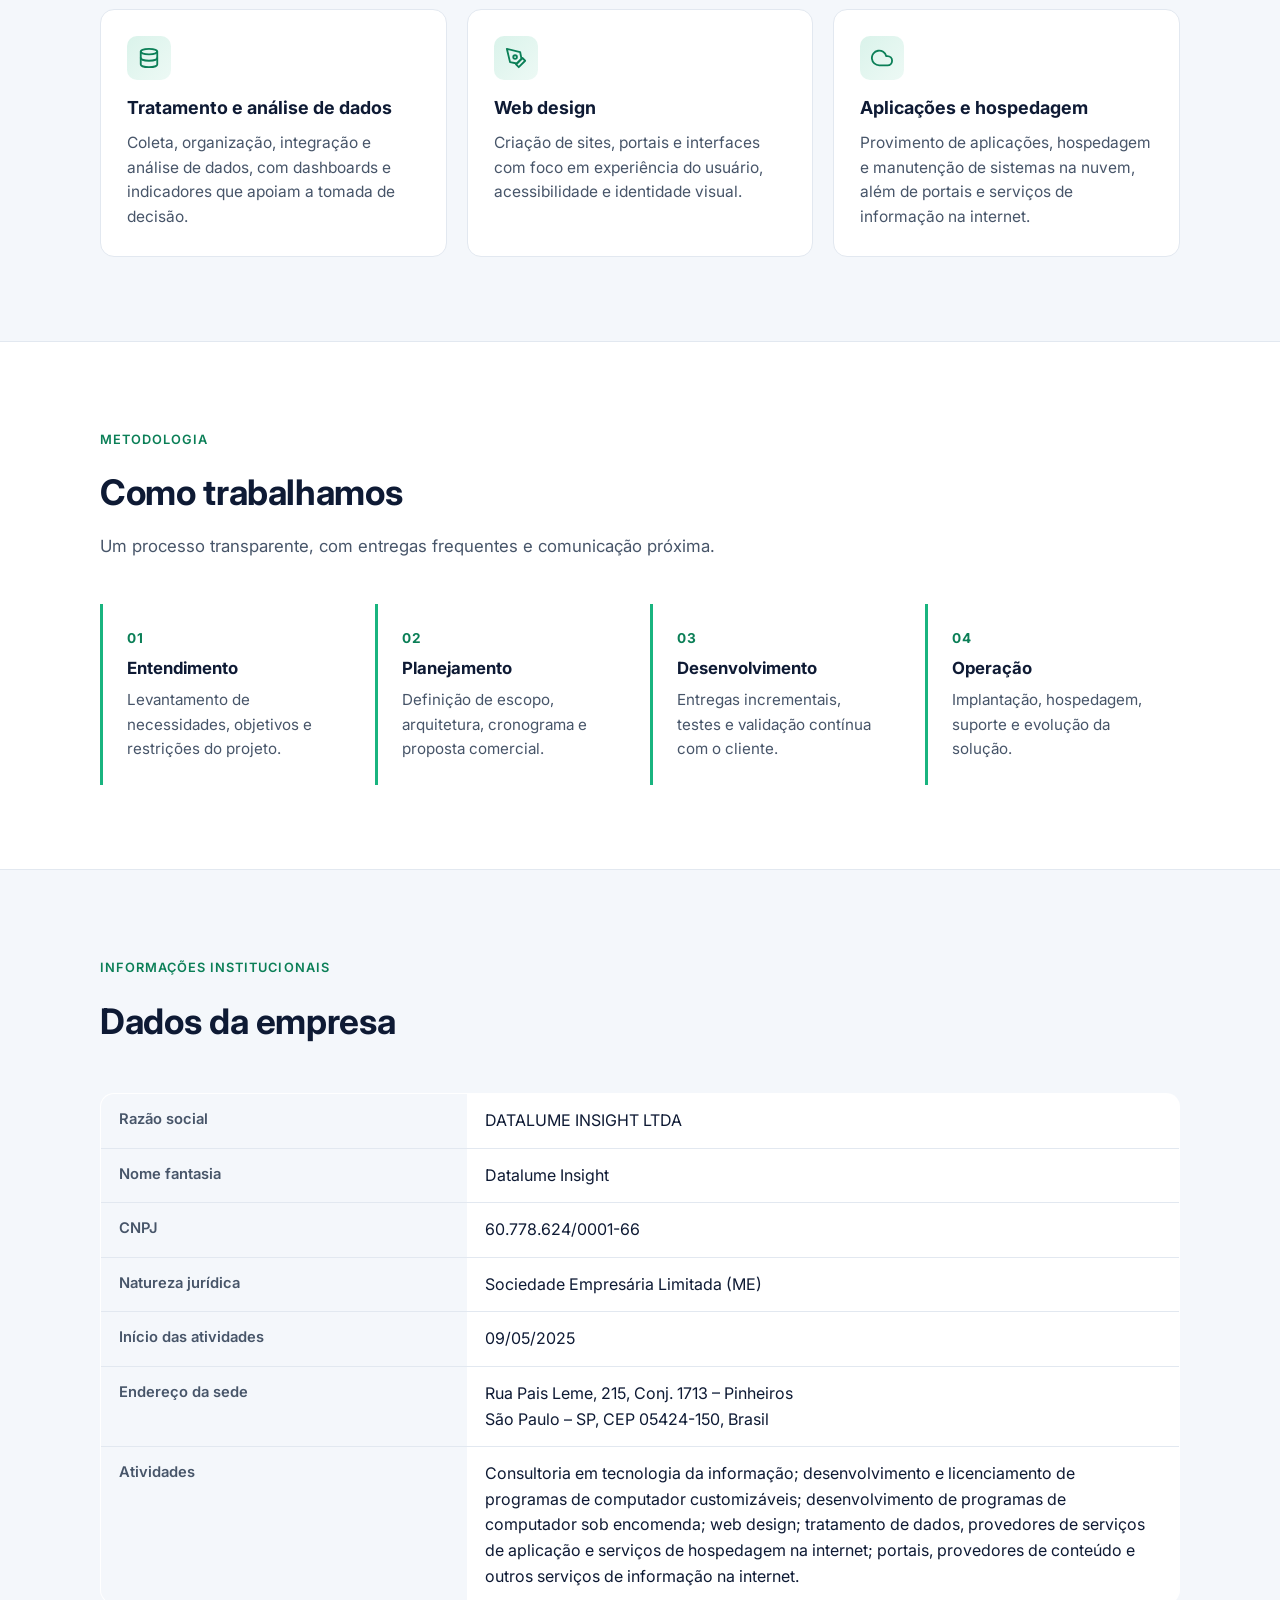
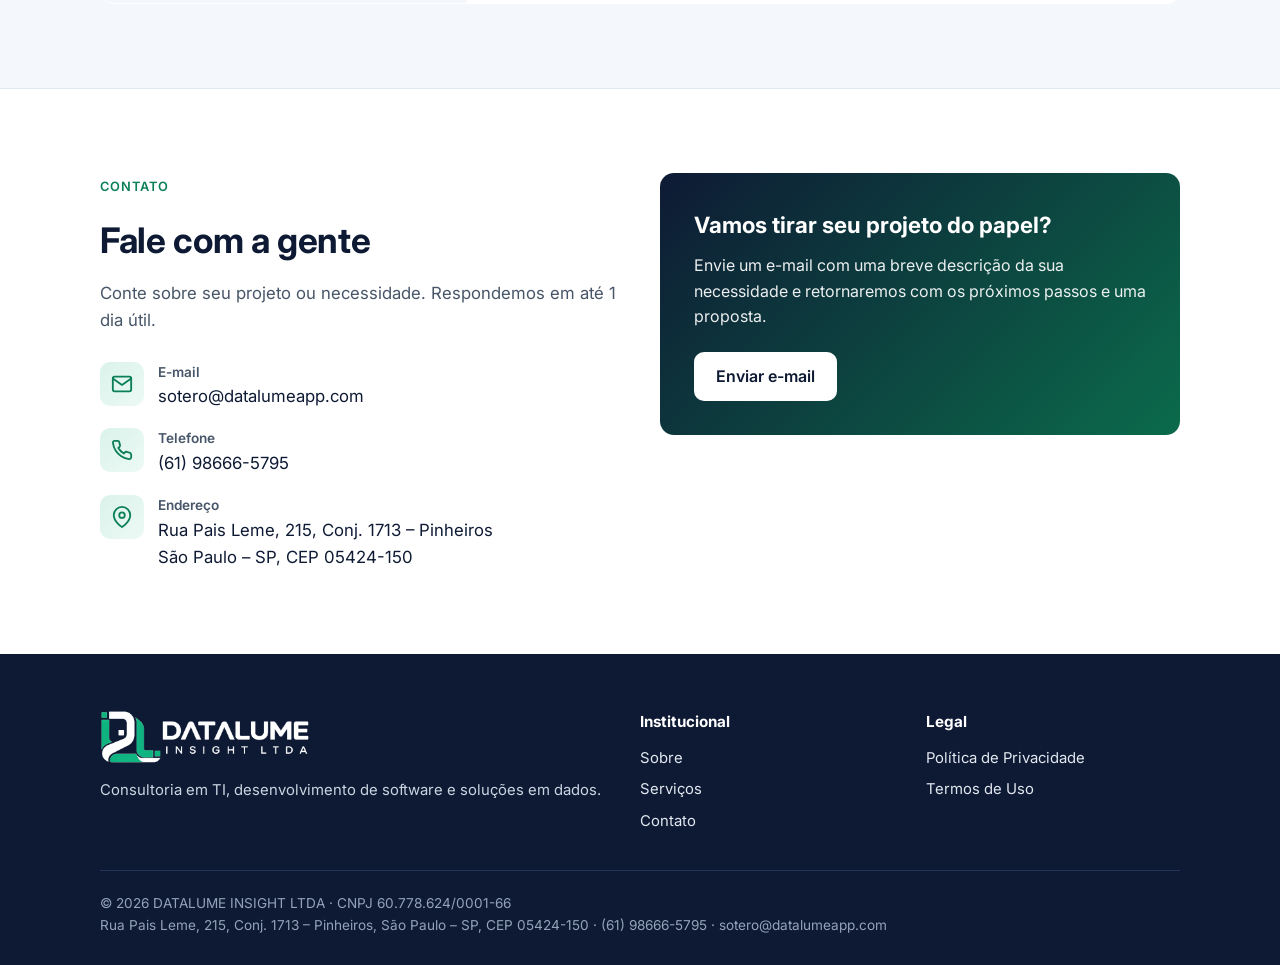
==== commit e09c0b0e: "Atualiza a logo para a versão com "INSIGHT LTDA" Aumenta a logo no cabeçalho e no rodapé para manter" ====
--- a/public/index.html
+++ b/public/index.html
@@ -46,7 +46,7 @@
 <header class="site-header">
   <div class="container nav">
     <a class="brand" href="index.html">
-      <img src="assets/logo.png" alt="Datalume Insight" width="155" height="40">
+      <img src="assets/logo.png" alt="Datalume Insight" width="194" height="50">
     </a>
     <ul class="nav-links">
       <li><a href="#sobre">Sobre</a></li>
@@ -196,7 +196,7 @@
   <div class="container">
     <div class="footer-grid">
       <div>
-        <a class="brand" href="index.html"><img src="assets/logo-branco.png" alt="Datalume Insight" width="171" height="44"></a>
+        <a class="brand" href="index.html"><img src="assets/logo-branco.png" alt="Datalume Insight" width="210" height="54"></a>
         <p>Consultoria em TI, desenvolvimento de software e soluções em dados.</p>
       </div>
       <div>
--- a/public/assets/styles.css
+++ b/public/assets/styles.css
@@ -35,10 +35,10 @@
   backdrop-filter: blur(8px);
   border-bottom: 1px solid var(--line);
 }
-.nav { display: flex; align-items: center; justify-content: space-between; height: 68px; gap: 16px; }
+.nav { display: flex; align-items: center; justify-content: space-between; height: 76px; gap: 16px; }
 .brand { display: flex; align-items: center; gap: 10px; color: var(--text); font-weight: 700; font-size: 1.1rem; }
 .brand:hover { text-decoration: none; }
-.brand img { height: 40px; width: auto; }
+.brand img { height: 50px; width: auto; }
 .brand span small { display: block; font-weight: 500; font-size: .72rem; color: var(--muted); letter-spacing: .04em; }
 .nav-links { display: flex; gap: 24px; list-style: none; margin: 0; padding: 0; }
 .nav-links a { color: var(--muted); font-weight: 500; font-size: .95rem; }
@@ -132,7 +132,7 @@
 .site-footer h4 { color: #fff; margin: 0 0 12px; font-size: .95rem; }
 .site-footer ul { list-style: none; padding: 0; margin: 0; display: grid; gap: 8px; }
 .site-footer .brand { color: #fff; margin-bottom: 12px; }
-.site-footer .brand img { height: 44px; }
+.site-footer .brand img { height: 54px; }
 .site-footer .brand span small { color: #94a3b8; }
 .footer-legal { border-top: 1px solid #24345a; padding-top: 22px; color: #94a3b8; font-size: .85rem; }
 
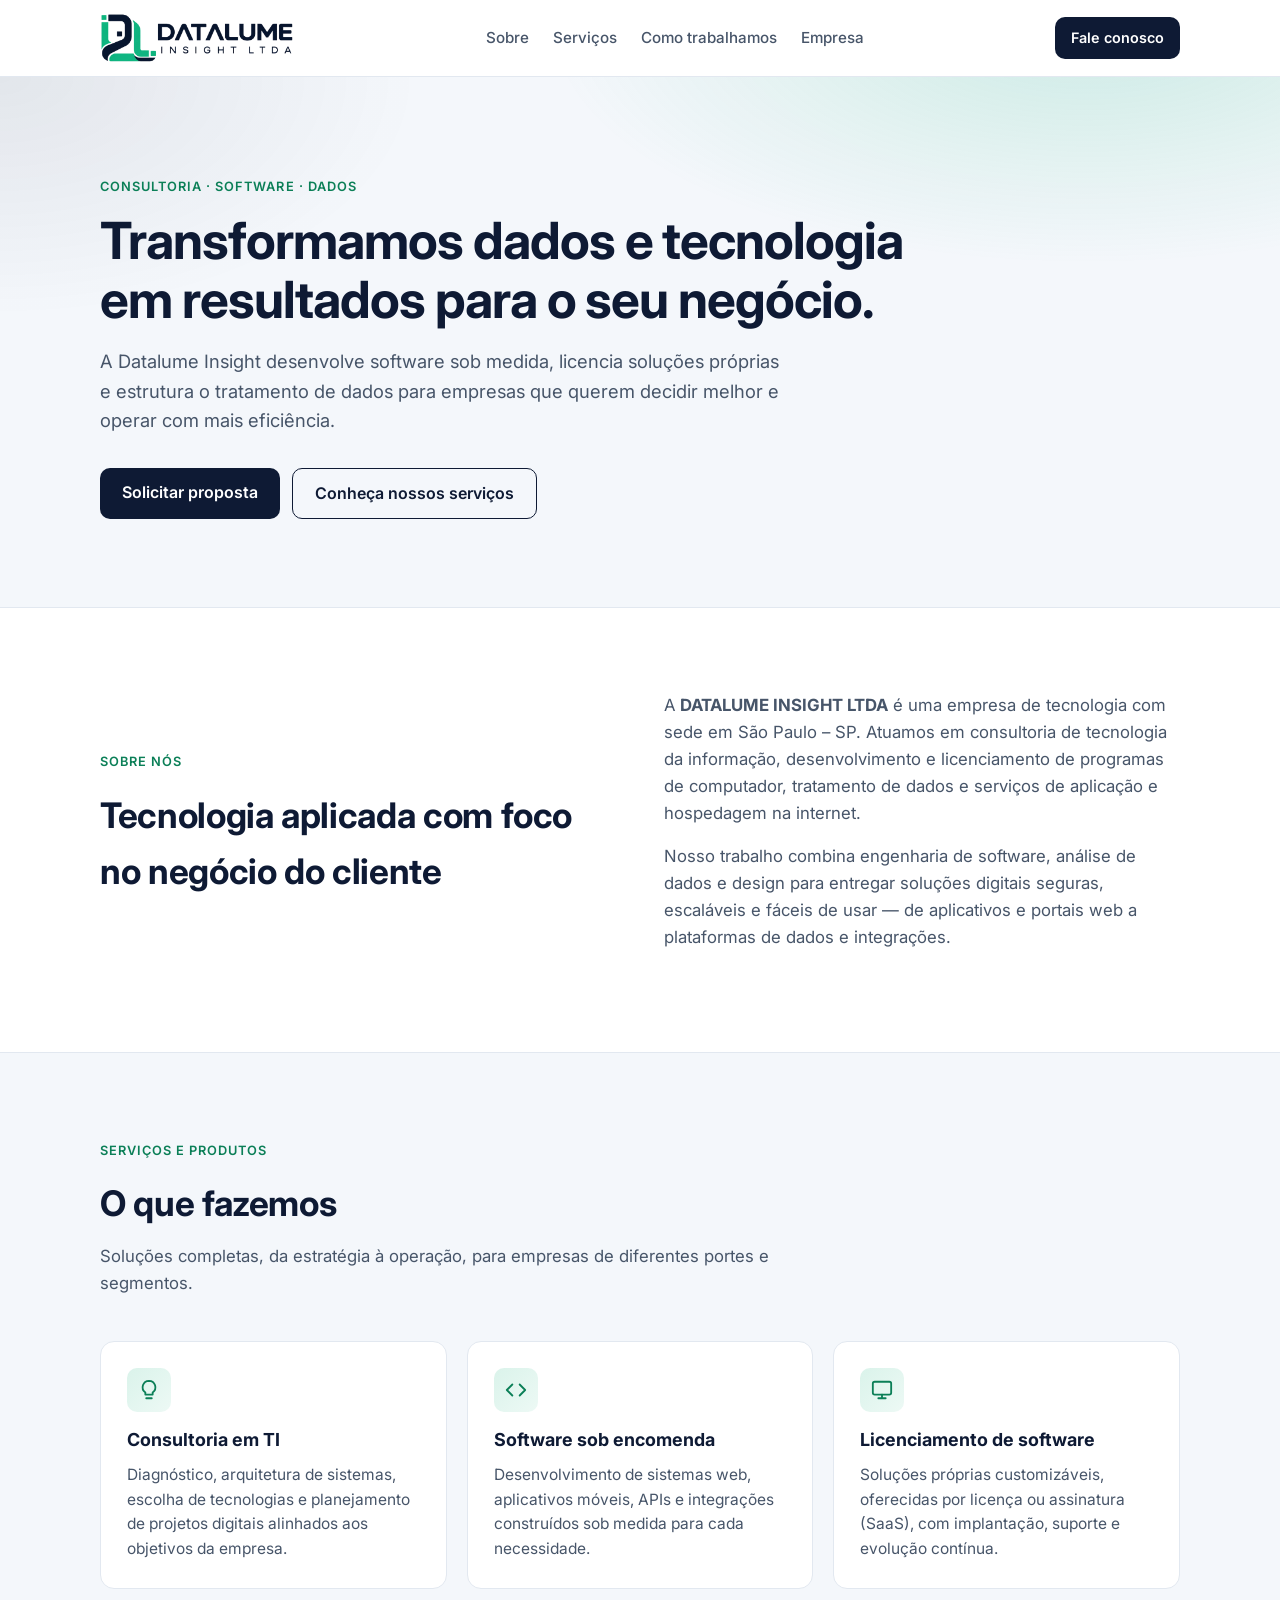
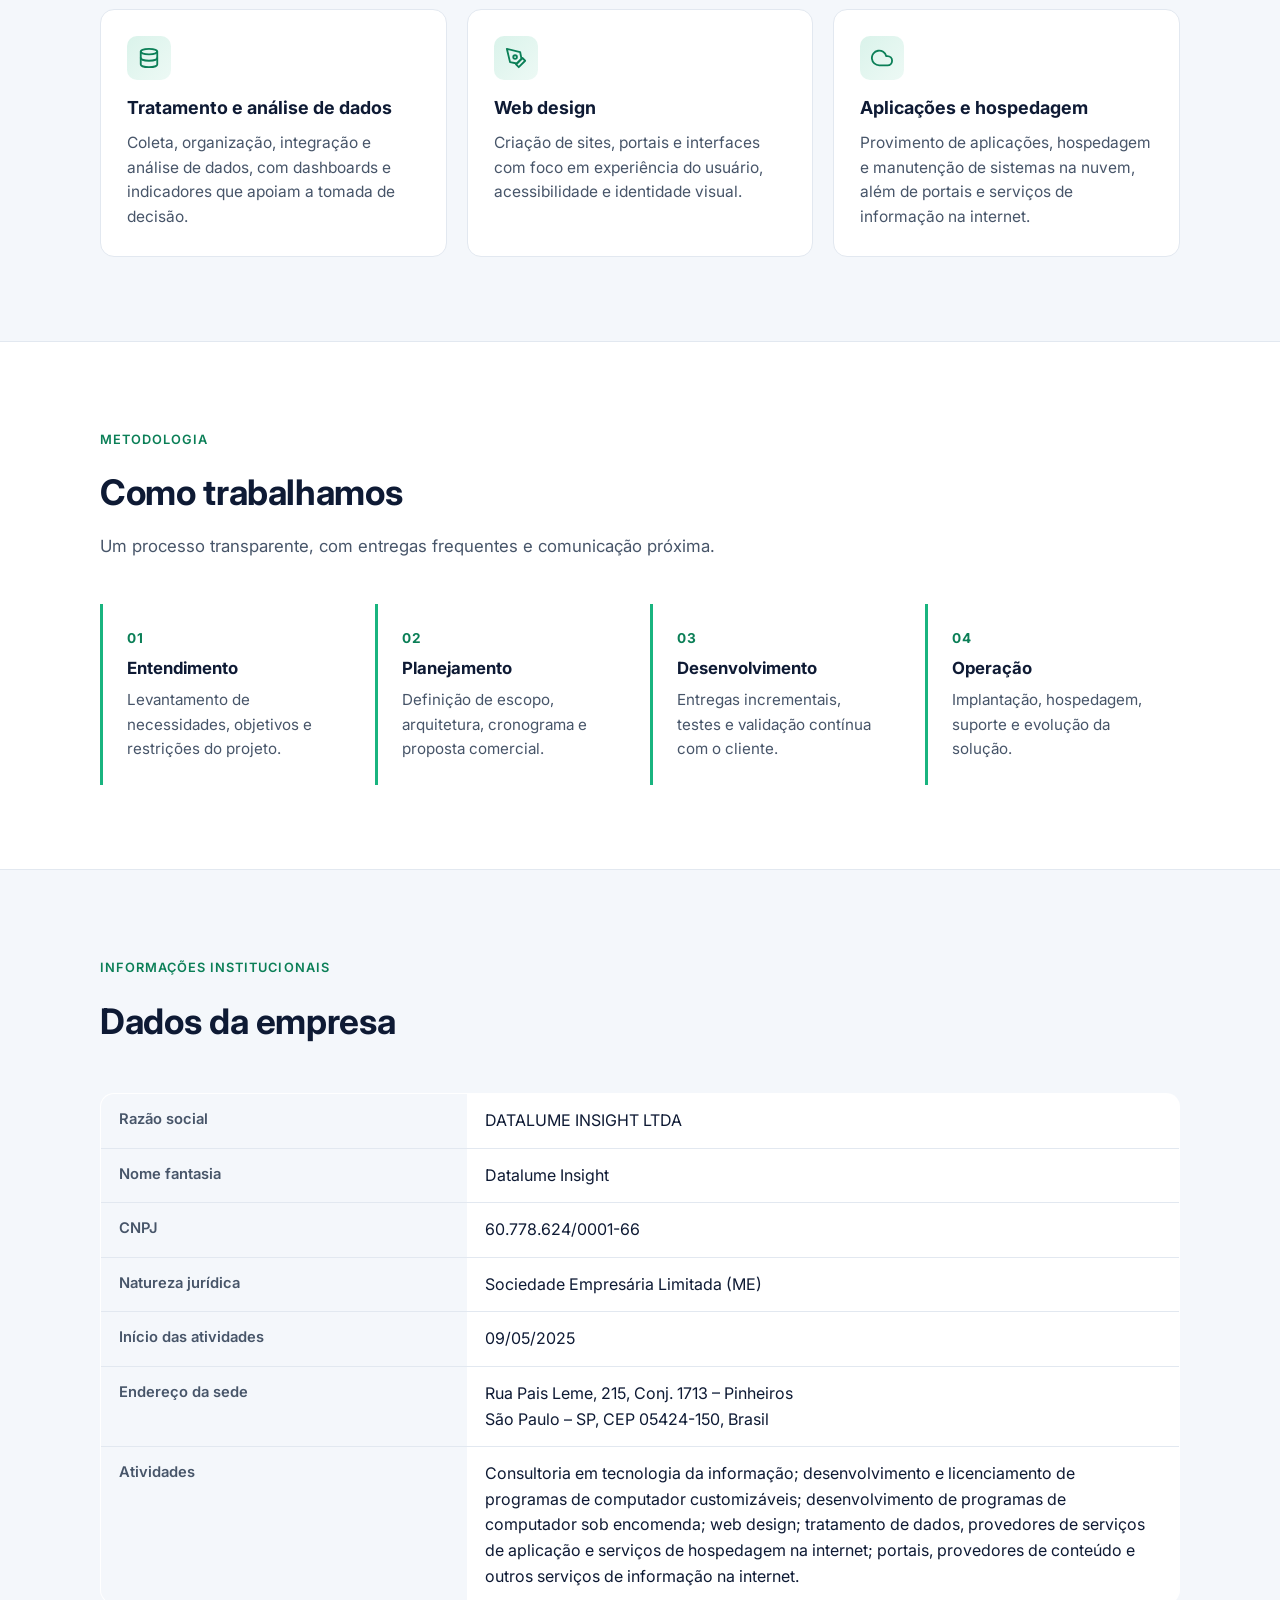
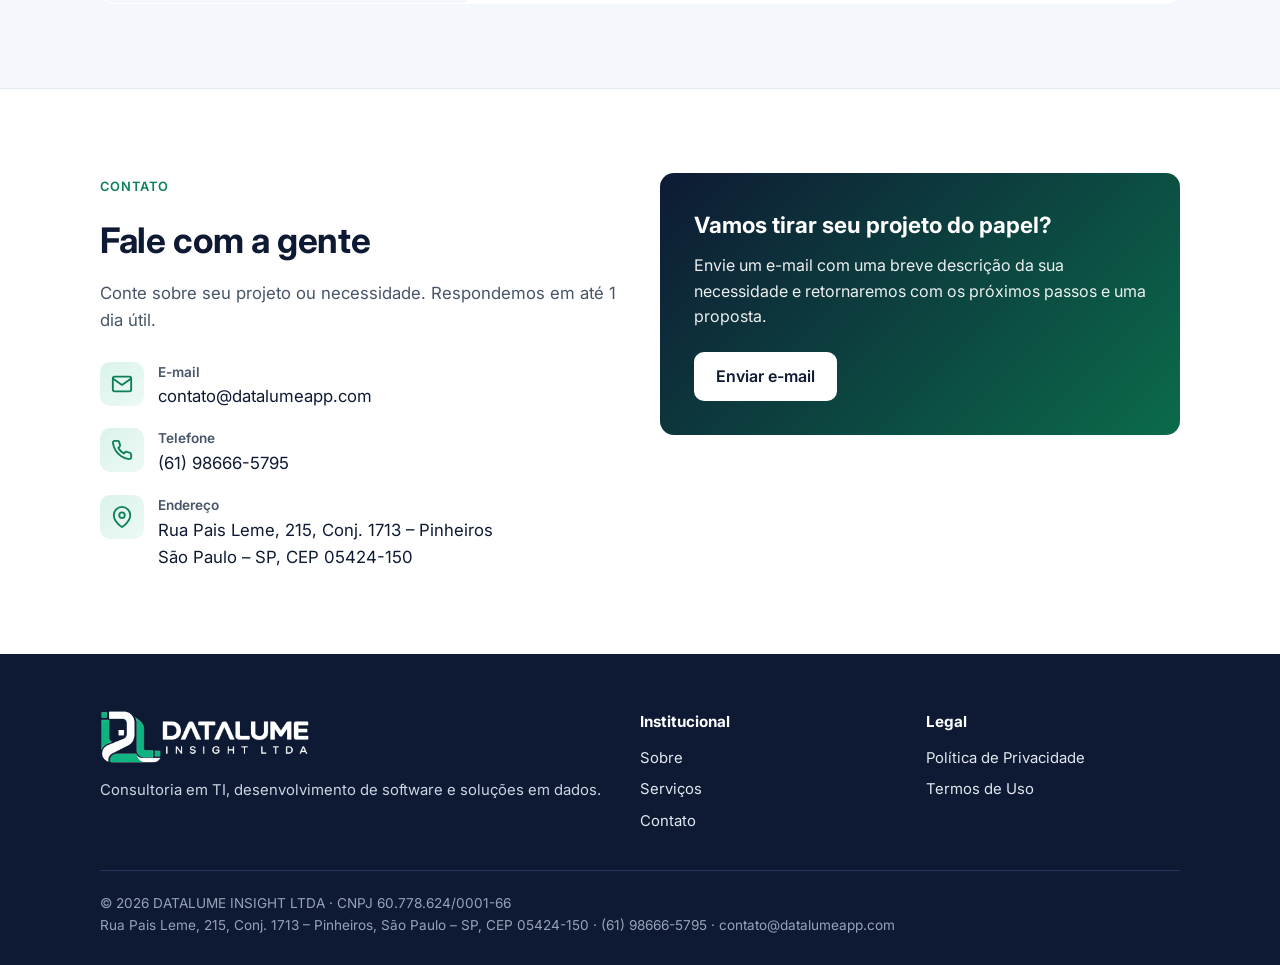
==== commit b9a50dd5: "Atualiza o e-mail de contato para contato@datalumeapp.com Co-Authored-By: Claude Opus 5.5 <noreply@a" ====
--- a/public/index.html
+++ b/public/index.html
@@ -28,7 +28,7 @@
     "url": "https://datalumeinsight.com.br",
     "logo": "https://datalumeinsight.com.br/assets/logo.png",
     "foundingDate": "2025-05-09",
-    "email": "sotero@datalumeapp.com",
+    "email": "contato@datalumeapp.com",
     "telephone": "+55-61-98666-5795",
     "address": {
       "@type": "PostalAddress",
@@ -171,7 +171,7 @@
         <ul class="contact-list">
           <li>
             <div class="icon"><svg viewBox="0 0 24 24" fill="none" stroke="currentColor" stroke-width="2" stroke-linecap="round" stroke-linejoin="round"><rect x="2" y="4" width="20" height="16" rx="2"/><path d="m22 6-10 7L2 6"/></svg></div>
-            <div><strong>E-mail</strong><a href="mailto:sotero@datalumeapp.com">sotero@datalumeapp.com</a></div>
+            <div><strong>E-mail</strong><a href="mailto:contato@datalumeapp.com">contato@datalumeapp.com</a></div>
           </li>
           <li>
             <div class="icon"><svg viewBox="0 0 24 24" fill="none" stroke="currentColor" stroke-width="2" stroke-linecap="round" stroke-linejoin="round"><path d="M22 16.9v3a2 2 0 0 1-2.2 2 19.8 19.8 0 0 1-8.6-3.1 19.5 19.5 0 0 1-6-6A19.8 19.8 0 0 1 2.1 4.2 2 2 0 0 1 4.1 2h3a2 2 0 0 1 2 1.7c.1.9.4 1.8.7 2.7a2 2 0 0 1-.5 2.1L8 9.8a16 16 0 0 0 6 6l1.3-1.3a2 2 0 0 1 2.1-.4c.9.3 1.8.6 2.7.7a2 2 0 0 1 1.7 2z"/></svg></div>
@@ -186,7 +186,7 @@
       <div class="contact-box">
         <h3>Vamos tirar seu projeto do papel?</h3>
         <p>Envie um e-mail com uma breve descrição da sua necessidade e retornaremos com os próximos passos e uma proposta.</p>
-        <a class="btn" href="mailto:sotero@datalumeapp.com?subject=Contato%20pelo%20site%20-%20Datalume%20Insight">Enviar e-mail</a>
+        <a class="btn" href="mailto:contato@datalumeapp.com?subject=Contato%20pelo%20site%20-%20Datalume%20Insight">Enviar e-mail</a>
       </div>
     </div>
   </section>
@@ -217,7 +217,7 @@
     </div>
     <div class="footer-legal">
       © <span class="year">2026</span> DATALUME INSIGHT LTDA · CNPJ 60.778.624/0001-66<br>
-      Rua Pais Leme, 215, Conj. 1713 – Pinheiros, São Paulo – SP, CEP 05424-150 · (61) 98666-5795 · sotero@datalumeapp.com
+      Rua Pais Leme, 215, Conj. 1713 – Pinheiros, São Paulo – SP, CEP 05424-150 · (61) 98666-5795 · contato@datalumeapp.com
     </div>
   </div>
 </footer>
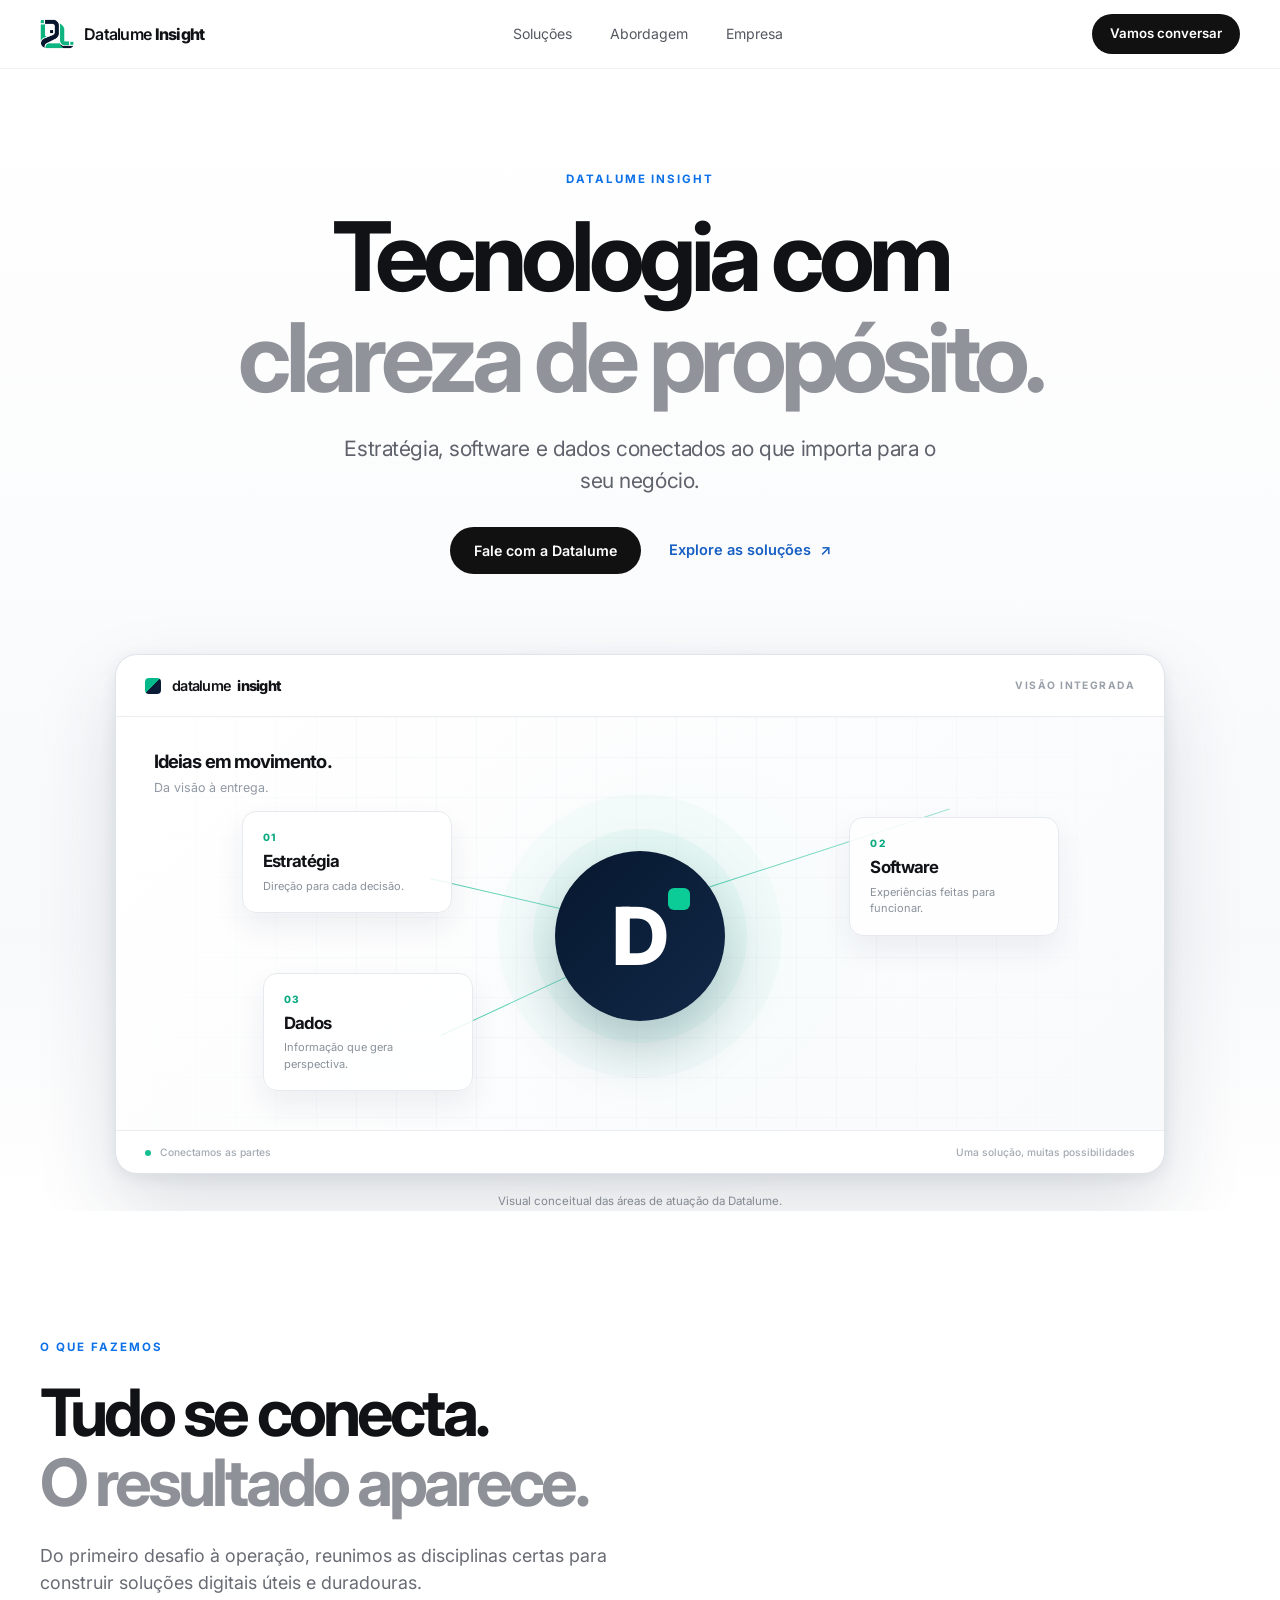
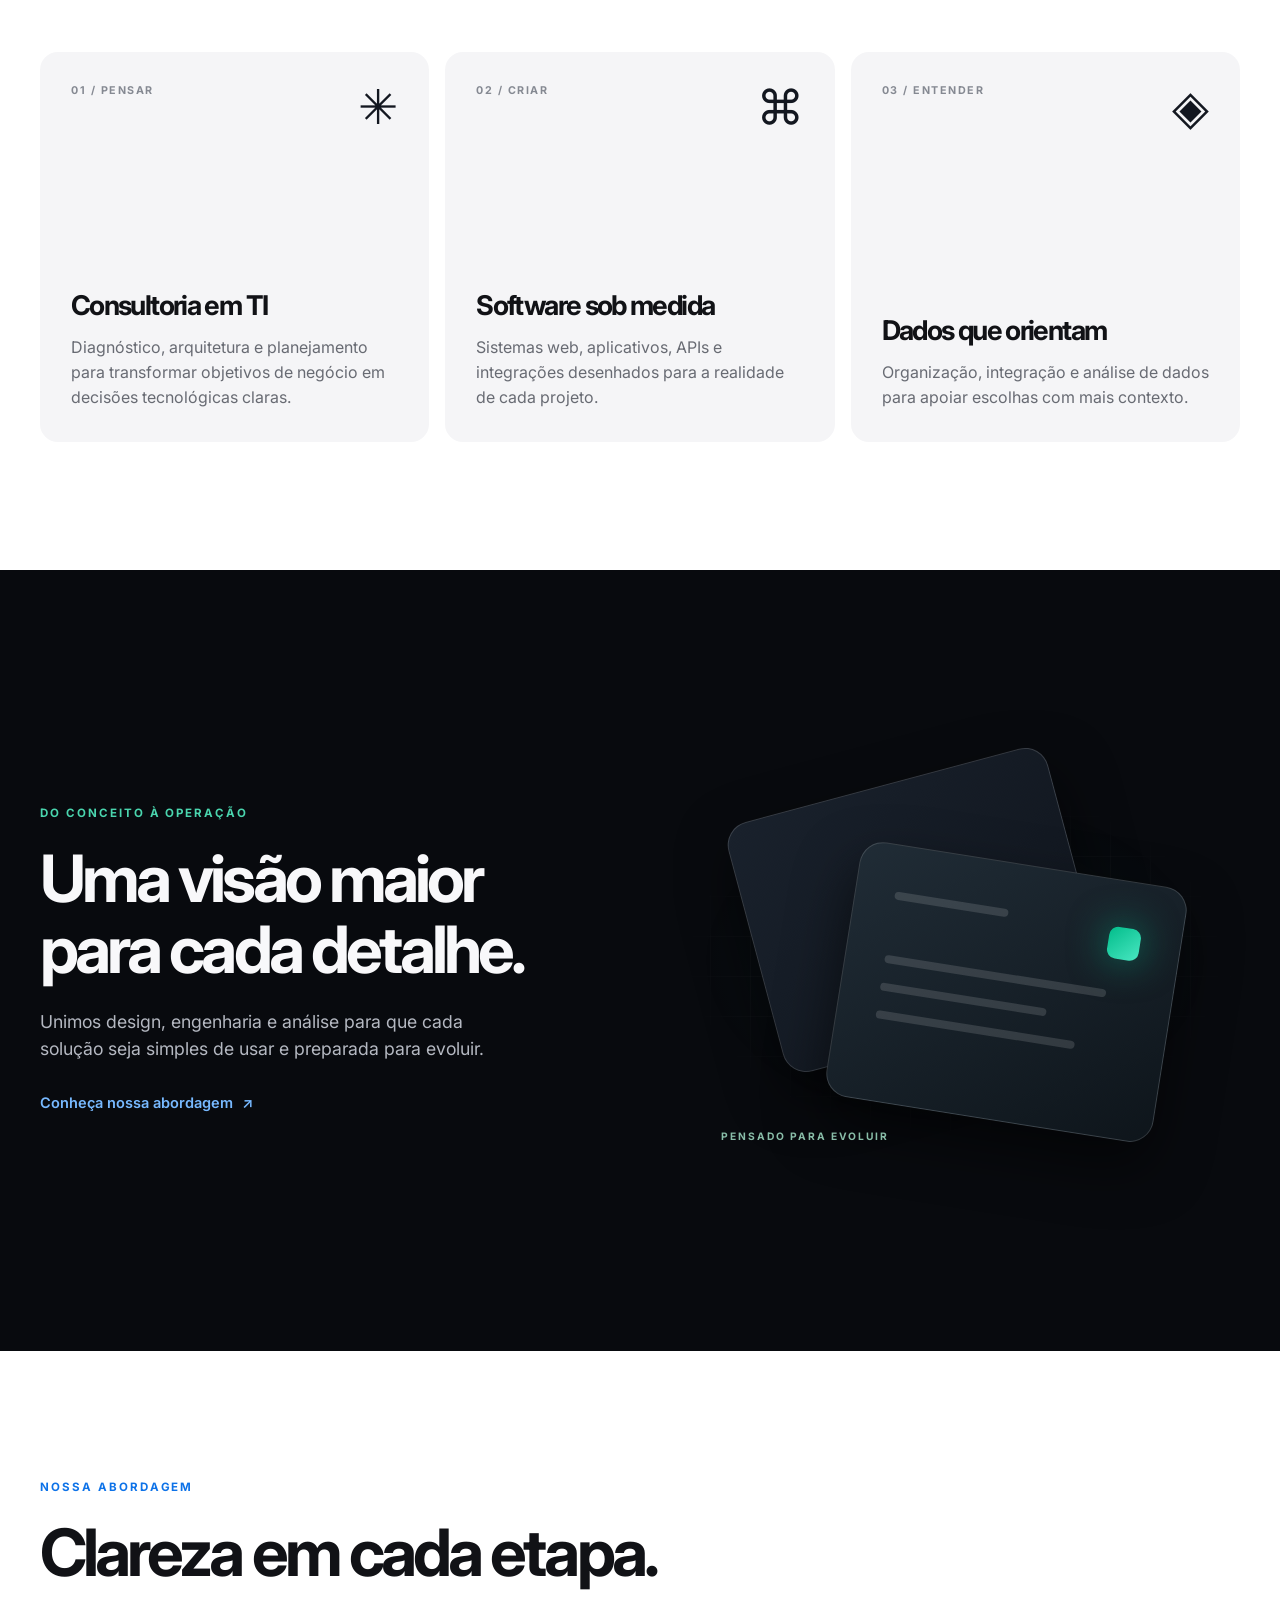
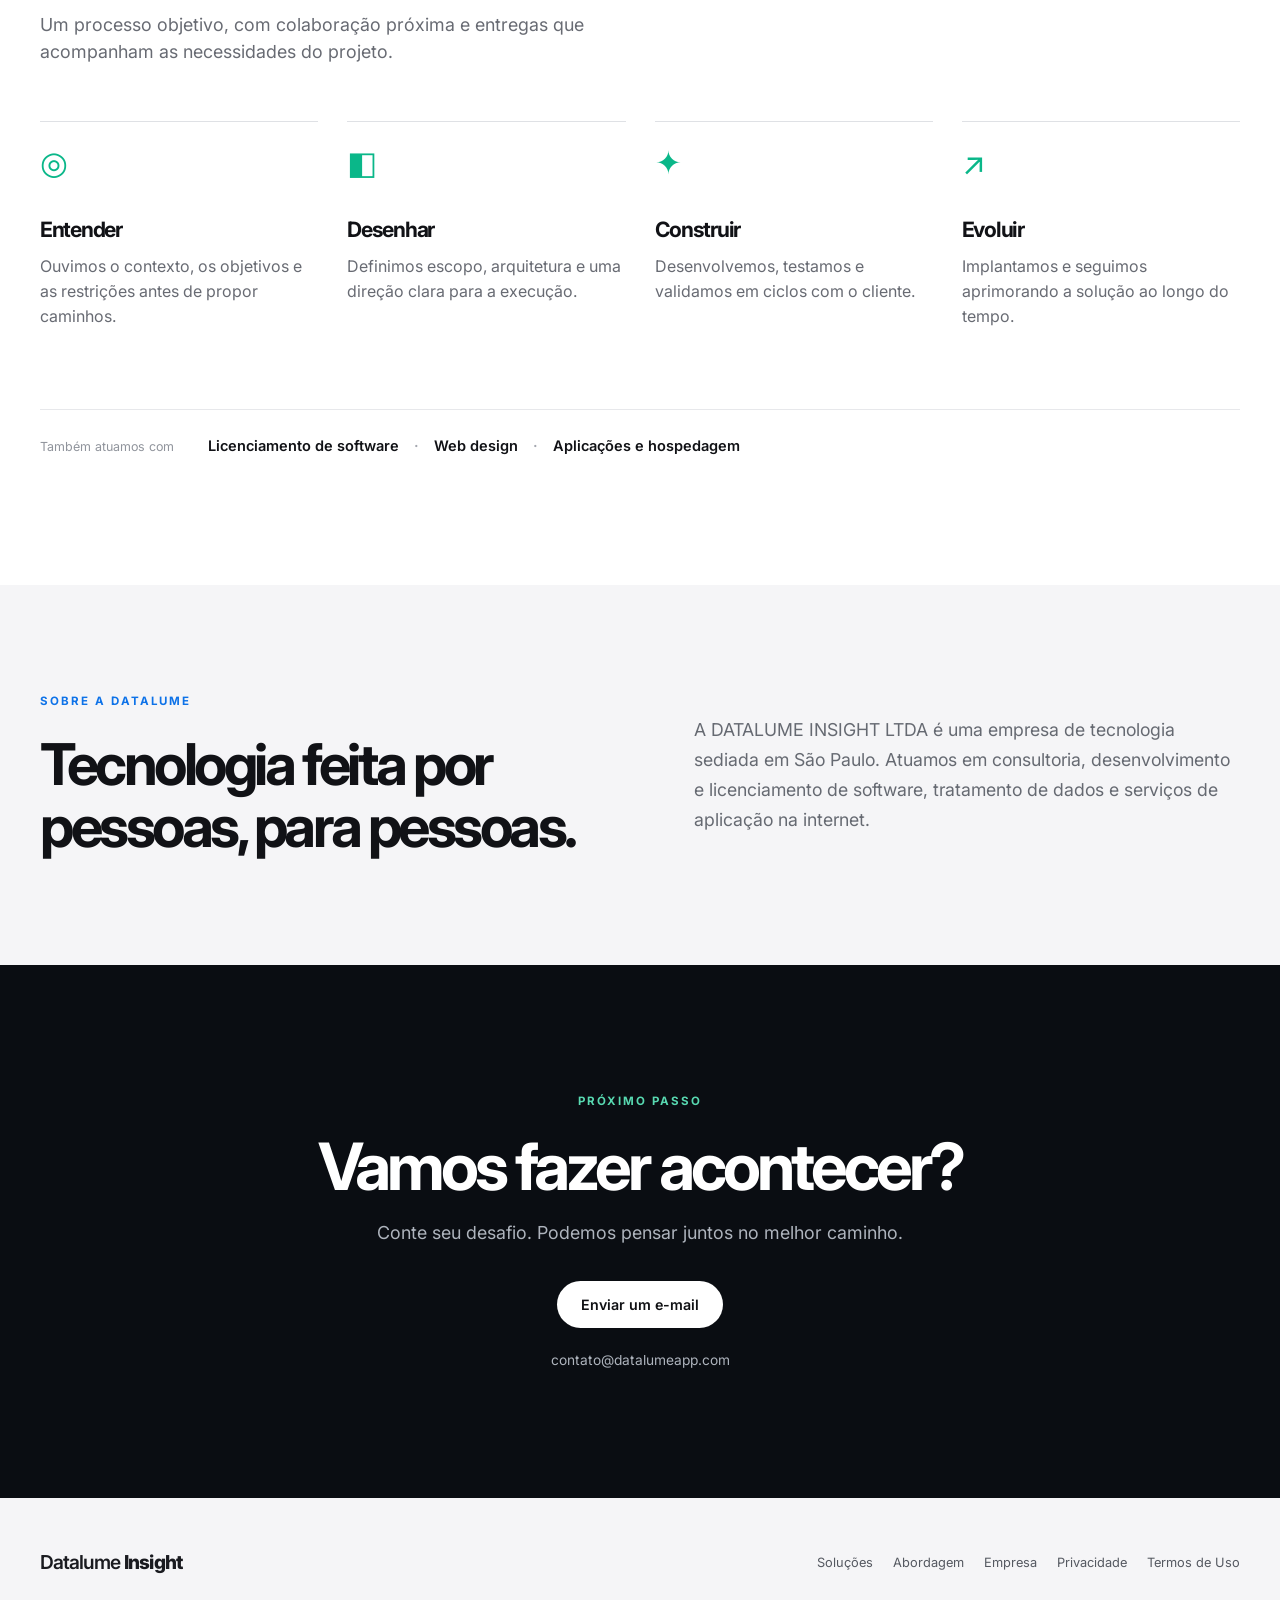
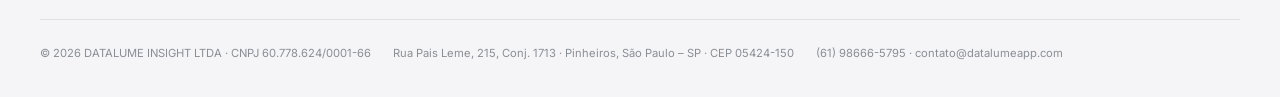
==== commit 71a67e0f: "Atualiza landing page institucional da Datalume" ====
--- a/public/index.html
+++ b/public/index.html
@@ -1,227 +1,100 @@
-<!DOCTYPE html>
+<!doctype html>
 <html lang="pt-BR">
 <head>
-  <meta charset="UTF-8">
-  <meta name="viewport" content="width=device-width, initial-scale=1.0">
-  <title>Datalume Insight | Tecnologia, Software e Dados</title>
-  <meta name="description" content="DATALUME INSIGHT LTDA — consultoria em tecnologia da informação, desenvolvimento e licenciamento de software, tratamento de dados e serviços de aplicação na internet. São Paulo – SP.">
+  <meta charset="utf-8">
+  <meta name="viewport" content="width=device-width, initial-scale=1">
+  <meta name="theme-color" content="#ffffff">
+  <title>Datalume Insight | Tecnologia com clareza</title>
+  <meta name="description" content="A Datalume Insight une estratégia, software e dados para criar soluções digitais alinhadas ao seu negócio.">
   <link rel="canonical" href="https://datalumeinsight.com.br/">
   <link rel="icon" href="assets/favicon.ico" sizes="any">
   <link rel="icon" href="assets/favicon-32.png" type="image/png" sizes="32x32">
   <link rel="apple-touch-icon" href="assets/apple-touch-icon.png">
-  <meta property="og:title" content="Datalume Insight | Tecnologia, Software e Dados">
-  <meta property="og:description" content="Consultoria em TI, desenvolvimento de software e soluções em dados.">
+  <meta property="og:title" content="Datalume Insight | Tecnologia com clareza">
+  <meta property="og:description" content="Estratégia, software e dados para fazer boas ideias avançarem.">
   <meta property="og:type" content="website">
   <meta property="og:url" content="https://datalumeinsight.com.br/">
   <meta property="og:image" content="https://datalumeinsight.com.br/assets/logo.png">
   <link rel="preconnect" href="https://fonts.googleapis.com">
   <link rel="preconnect" href="https://fonts.gstatic.com" crossorigin>
-  <link href="https://fonts.googleapis.com/css2?family=Inter:wght@400;500;600;700&display=swap" rel="stylesheet">
+  <link href="https://fonts.googleapis.com/css2?family=Inter:wght@400;500;600;700;800&display=swap" rel="stylesheet">
   <link rel="stylesheet" href="assets/styles.css">
-  <script type="application/ld+json">
-  {
-    "@context": "https://schema.org",
-    "@type": "Organization",
-    "name": "Datalume Insight",
-    "legalName": "DATALUME INSIGHT LTDA",
-    "taxID": "60.778.624/0001-66",
-    "url": "https://datalumeinsight.com.br",
-    "logo": "https://datalumeinsight.com.br/assets/logo.png",
-    "foundingDate": "2025-05-09",
-    "email": "contato@datalumeapp.com",
-    "telephone": "+55-61-98666-5795",
-    "address": {
-      "@type": "PostalAddress",
-      "streetAddress": "Rua Pais Leme, 215, Conj. 1713",
-      "addressLocality": "São Paulo",
-      "addressRegion": "SP",
-      "postalCode": "05424-150",
-      "addressCountry": "BR"
-    }
-  }
-  </script>
+  <script type="application/ld+json">{"@context":"https://schema.org","@type":"Organization","name":"Datalume Insight","legalName":"DATALUME INSIGHT LTDA","taxID":"60.778.624/0001-66","url":"https://datalumeinsight.com.br","logo":"https://datalumeinsight.com.br/assets/logo.png","foundingDate":"2025-05-09","email":"contato@datalumeapp.com","telephone":"+55-61-98666-5795","address":{"@type":"PostalAddress","streetAddress":"Rua Pais Leme, 215, Conj. 1713","addressLocality":"São Paulo","addressRegion":"SP","postalCode":"05424-150","addressCountry":"BR"}}</script>
 </head>
 <body>
-
-<header class="site-header">
-  <div class="container nav">
-    <a class="brand" href="index.html">
-      <img src="assets/logo.png" alt="Datalume Insight" width="194" height="50">
-    </a>
-    <ul class="nav-links">
-      <li><a href="#sobre">Sobre</a></li>
-      <li><a href="#servicos">Serviços</a></li>
-      <li><a href="#como-trabalhamos">Como trabalhamos</a></li>
-      <li><a href="#empresa">Empresa</a></li>
-    </ul>
-    <a class="btn" href="#contato">Fale conosco</a>
-  </div>
-</header>
-
-<main>
-  <section class="hero">
-    <div class="container">
-      <span class="eyebrow">Consultoria · Software · Dados</span>
-      <h1>Transformamos dados e tecnologia em resultados para o seu negócio.</h1>
-      <p>A Datalume Insight desenvolve software sob medida, licencia soluções próprias e estrutura o tratamento de dados para empresas que querem decidir melhor e operar com mais eficiência.</p>
-      <div class="hero-actions">
-        <a class="btn" href="#contato">Solicitar proposta</a>
-        <a class="btn btn-ghost" href="#servicos">Conheça nossos serviços</a>
+  <a class="skip-link" href="#conteudo">Pular para o conteúdo</a>
+  <header class="site-header">
+    <nav class="container nav" aria-label="Navegação principal">
+      <a class="brand" href="index.html" aria-label="Datalume Insight, início"><img src="assets/simbolo.png" alt="" width="36" height="36"><span>Datalume <strong>Insight</strong></span></a>
+      <ul class="nav-links"><li><a href="#solucoes">Soluções</a></li><li><a href="#abordagem">Abordagem</a></li><li><a href="#empresa">Empresa</a></li></ul>
+      <a class="nav-cta" href="#contato">Vamos conversar</a>
+    </nav>
+  </header>
+  <main id="conteudo">
+    <section class="hero" aria-labelledby="hero-title">
+      <div class="container hero-inner">
+        <p class="eyebrow hero-eyebrow">Datalume Insight</p>
+        <h1 id="hero-title">Tecnologia com<br><span>clareza de propósito.</span></h1>
+        <p class="hero-copy">Estratégia, software e dados conectados ao que importa para o seu negócio.</p>
+        <div class="hero-actions"><a class="button button-primary" href="#contato">Fale com a Datalume</a><a class="text-link" href="#solucoes">Explore as soluções <span aria-hidden="true">↗</span></a></div>
+        <div class="showcase" role="img" aria-label="Ilustração conceitual da conexão entre estratégia, software e dados">
+          <div class="showcase-glow"></div>
+          <div class="showcase-window">
+            <div class="window-top"><span class="window-brand"><i></i> datalume <b>insight</b></span><span class="window-label">VISÃO INTEGRADA</span></div>
+            <div class="showcase-content">
+              <div class="showcase-heading"><span>Ideias em movimento.</span><small>Da visão à entrega.</small></div>
+              <div class="connection connection-one"></div><div class="connection connection-two"></div><div class="connection connection-three"></div>
+              <div class="showcase-core"><span>D</span></div>
+              <div class="orbit orbit-one"><small>01</small><strong>Estratégia</strong><em>Direção para cada decisão.</em></div>
+              <div class="orbit orbit-two"><small>02</small><strong>Software</strong><em>Experiências feitas para funcionar.</em></div>
+              <div class="orbit orbit-three"><small>03</small><strong>Dados</strong><em>Informação que gera perspectiva.</em></div>
+            </div>
+            <div class="window-bottom"><span><i></i> Conectamos as partes</span><span>Uma solução, muitas possibilidades</span></div>
+          </div>
+          <p class="showcase-caption">Visual conceitual das áreas de atuação da Datalume.</p>
+        </div>
       </div>
-    </div>
-  </section>
-
-  <section id="sobre">
-    <div class="container grid grid-2" style="gap:48px; align-items:center;">
-      <div class="section-head" style="margin-bottom:0;">
-        <span class="eyebrow">Sobre nós</span>
-        <h2>Tecnologia aplicada com foco no negócio do cliente</h2>
+    </section>
+    <section id="solucoes" class="solutions section-pad" aria-labelledby="solutions-title">
+      <div class="container">
+        <div class="section-intro" data-reveal><p class="eyebrow">O que fazemos</p><h2 id="solutions-title">Tudo se conecta.<br><span>O resultado aparece.</span></h2><p>Do primeiro desafio à operação, reunimos as disciplinas certas para construir soluções digitais úteis e duradouras.</p></div>
+        <div class="solution-grid">
+          <article class="solution-card" data-reveal><div class="card-top"><span>01 / PENSAR</span><span class="card-symbol" aria-hidden="true">✳</span></div><div class="card-copy"><h3>Consultoria em TI</h3><p>Diagnóstico, arquitetura e planejamento para transformar objetivos de negócio em decisões tecnológicas claras.</p></div></article>
+          <article class="solution-card" data-reveal><div class="card-top"><span>02 / CRIAR</span><span class="card-symbol" aria-hidden="true">⌘</span></div><div class="card-copy"><h3>Software sob medida</h3><p>Sistemas web, aplicativos, APIs e integrações desenhados para a realidade de cada projeto.</p></div></article>
+          <article class="solution-card" data-reveal><div class="card-top"><span>03 / ENTENDER</span><span class="card-symbol" aria-hidden="true">◈</span></div><div class="card-copy"><h3>Dados que orientam</h3><p>Organização, integração e análise de dados para apoiar escolhas com mais contexto.</p></div></article>
+        </div>
       </div>
-      <div class="about-text">
-        <p>A <strong>DATALUME INSIGHT LTDA</strong> é uma empresa de tecnologia com sede em São Paulo – SP. Atuamos em consultoria de tecnologia da informação, desenvolvimento e licenciamento de programas de computador, tratamento de dados e serviços de aplicação e hospedagem na internet.</p>
-        <p>Nosso trabalho combina engenharia de software, análise de dados e design para entregar soluções digitais seguras, escaláveis e fáceis de usar — de aplicativos e portais web a plataformas de dados e integrações.</p>
+    </section>
+    <section class="dark-feature section-pad" aria-labelledby="feature-title">
+      <div class="container feature-layout">
+        <div class="feature-copy" data-reveal><p class="eyebrow">Do conceito à operação</p><h2 id="feature-title">Uma visão maior para cada detalhe.</h2><p>Unimos design, engenharia e análise para que cada solução seja simples de usar e preparada para evoluir.</p><a class="light-link" href="#abordagem">Conheça nossa abordagem <span aria-hidden="true">↗</span></a></div>
+        <div class="feature-art" aria-hidden="true" data-reveal><div class="feature-art-grid"></div><div class="feature-art-panel panel-back"></div><div class="feature-art-panel panel-front"><span class="art-topline"></span><span class="art-line art-line-1"></span><span class="art-line art-line-2"></span><span class="art-line art-line-3"></span><span class="art-spark"></span></div><div class="feature-art-label">PENSADO PARA EVOLUIR</div></div>
       </div>
-    </div>
-  </section>
-
-  <section id="servicos" class="alt">
-    <div class="container">
-      <div class="section-head">
-        <span class="eyebrow">Serviços e produtos</span>
-        <h2>O que fazemos</h2>
-        <p>Soluções completas, da estratégia à operação, para empresas de diferentes portes e segmentos.</p>
+    </section>
+    <section id="abordagem" class="approach section-pad" aria-labelledby="approach-title">
+      <div class="container">
+        <div class="section-intro compact" data-reveal><p class="eyebrow">Nossa abordagem</p><h2 id="approach-title">Clareza em cada etapa.</h2><p>Um processo objetivo, com colaboração próxima e entregas que acompanham as necessidades do projeto.</p></div>
+        <div class="approach-grid">
+          <article data-reveal><span class="approach-icon" aria-hidden="true">◎</span><h3>Entender</h3><p>Ouvimos o contexto, os objetivos e as restrições antes de propor caminhos.</p></article>
+          <article data-reveal><span class="approach-icon" aria-hidden="true">◧</span><h3>Desenhar</h3><p>Definimos escopo, arquitetura e uma direção clara para a execução.</p></article>
+          <article data-reveal><span class="approach-icon" aria-hidden="true">✦</span><h3>Construir</h3><p>Desenvolvemos, testamos e validamos em ciclos com o cliente.</p></article>
+          <article data-reveal><span class="approach-icon" aria-hidden="true">↗</span><h3>Evoluir</h3><p>Implantamos e seguimos aprimorando a solução ao longo do tempo.</p></article>
+        </div>
+        <div class="additional-services" data-reveal><span>Também atuamos com</span><p>Licenciamento de software <i>·</i> Web design <i>·</i> Aplicações e hospedagem</p></div>
       </div>
-      <div class="grid grid-3">
-        <article class="card">
-          <div class="icon"><svg viewBox="0 0 24 24" fill="none" stroke="currentColor" stroke-width="2" stroke-linecap="round" stroke-linejoin="round"><path d="M12 2a7 7 0 0 0-4 12.7V17h8v-2.3A7 7 0 0 0 12 2z"/><path d="M9 21h6"/></svg></div>
-          <h3>Consultoria em TI</h3>
-          <p>Diagnóstico, arquitetura de sistemas, escolha de tecnologias e planejamento de projetos digitais alinhados aos objetivos da empresa.</p>
-        </article>
-        <article class="card">
-          <div class="icon"><svg viewBox="0 0 24 24" fill="none" stroke="currentColor" stroke-width="2" stroke-linecap="round" stroke-linejoin="round"><polyline points="16 18 22 12 16 6"/><polyline points="8 6 2 12 8 18"/></svg></div>
-          <h3>Software sob encomenda</h3>
-          <p>Desenvolvimento de sistemas web, aplicativos móveis, APIs e integrações construídos sob medida para cada necessidade.</p>
-        </article>
-        <article class="card">
-          <div class="icon"><svg viewBox="0 0 24 24" fill="none" stroke="currentColor" stroke-width="2" stroke-linecap="round" stroke-linejoin="round"><rect x="2" y="3" width="20" height="14" rx="2"/><path d="M8 21h8M12 17v4"/></svg></div>
-          <h3>Licenciamento de software</h3>
-          <p>Soluções próprias customizáveis, oferecidas por licença ou assinatura (SaaS), com implantação, suporte e evolução contínua.</p>
-        </article>
-        <article class="card">
-          <div class="icon"><svg viewBox="0 0 24 24" fill="none" stroke="currentColor" stroke-width="2" stroke-linecap="round" stroke-linejoin="round"><ellipse cx="12" cy="5" rx="9" ry="3"/><path d="M21 12c0 1.7-4 3-9 3s-9-1.3-9-3"/><path d="M3 5v14c0 1.7 4 3 9 3s9-1.3 9-3V5"/></svg></div>
-          <h3>Tratamento e análise de dados</h3>
-          <p>Coleta, organização, integração e análise de dados, com dashboards e indicadores que apoiam a tomada de decisão.</p>
-        </article>
-        <article class="card">
-          <div class="icon"><svg viewBox="0 0 24 24" fill="none" stroke="currentColor" stroke-width="2" stroke-linecap="round" stroke-linejoin="round"><path d="M12 19l7-7 3 3-7 7-3-3z"/><path d="M18 13l-1.5-7.5L2 2l3.5 14.5L13 18l5-5z"/><circle cx="11" cy="11" r="2"/></svg></div>
-          <h3>Web design</h3>
-          <p>Criação de sites, portais e interfaces com foco em experiência do usuário, acessibilidade e identidade visual.</p>
-        </article>
-        <article class="card">
-          <div class="icon"><svg viewBox="0 0 24 24" fill="none" stroke="currentColor" stroke-width="2" stroke-linecap="round" stroke-linejoin="round"><path d="M18 10h-1.3A8 8 0 1 0 9 20h9a5 5 0 0 0 0-10z"/></svg></div>
-          <h3>Aplicações e hospedagem</h3>
-          <p>Provimento de aplicações, hospedagem e manutenção de sistemas na nuvem, além de portais e serviços de informação na internet.</p>
-        </article>
-      </div>
-    </div>
-  </section>
-
-  <section id="como-trabalhamos">
-    <div class="container">
-      <div class="section-head">
-        <span class="eyebrow">Metodologia</span>
-        <h2>Como trabalhamos</h2>
-        <p>Um processo transparente, com entregas frequentes e comunicação próxima.</p>
-      </div>
-      <div class="grid grid-4">
-        <div class="step"><b>01</b><h3>Entendimento</h3><p>Levantamento de necessidades, objetivos e restrições do projeto.</p></div>
-        <div class="step"><b>02</b><h3>Planejamento</h3><p>Definição de escopo, arquitetura, cronograma e proposta comercial.</p></div>
-        <div class="step"><b>03</b><h3>Desenvolvimento</h3><p>Entregas incrementais, testes e validação contínua com o cliente.</p></div>
-        <div class="step"><b>04</b><h3>Operação</h3><p>Implantação, hospedagem, suporte e evolução da solução.</p></div>
-      </div>
-    </div>
-  </section>
-
-  <section id="empresa" class="alt">
-    <div class="container">
-      <div class="section-head">
-        <span class="eyebrow">Informações institucionais</span>
-        <h2>Dados da empresa</h2>
-      </div>
-      <table class="company-data">
-        <tr><th>Razão social</th><td>DATALUME INSIGHT LTDA</td></tr>
-        <tr><th>Nome fantasia</th><td>Datalume Insight</td></tr>
-        <tr><th>CNPJ</th><td>60.778.624/0001-66</td></tr>
-        <tr><th>Natureza jurídica</th><td>Sociedade Empresária Limitada (ME)</td></tr>
-        <tr><th>Início das atividades</th><td>09/05/2025</td></tr>
-        <tr><th>Endereço da sede</th><td>Rua Pais Leme, 215, Conj. 1713 – Pinheiros<br>São Paulo – SP, CEP 05424-150, Brasil</td></tr>
-        <tr><th>Atividades</th><td>Consultoria em tecnologia da informação; desenvolvimento e licenciamento de programas de computador customizáveis; desenvolvimento de programas de computador sob encomenda; web design; tratamento de dados, provedores de serviços de aplicação e serviços de hospedagem na internet; portais, provedores de conteúdo e outros serviços de informação na internet.</td></tr>
-      </table>
-    </div>
-  </section>
-
-  <section id="contato">
-    <div class="container grid grid-2" style="gap:40px; align-items:start;">
-      <div>
-        <div class="section-head" style="margin-bottom:28px;">
-          <span class="eyebrow">Contato</span>
-          <h2>Fale com a gente</h2>
-          <p>Conte sobre seu projeto ou necessidade. Respondemos em até 1 dia útil.</p>
-        </div>
-        <ul class="contact-list">
-          <li>
-            <div class="icon"><svg viewBox="0 0 24 24" fill="none" stroke="currentColor" stroke-width="2" stroke-linecap="round" stroke-linejoin="round"><rect x="2" y="4" width="20" height="16" rx="2"/><path d="m22 6-10 7L2 6"/></svg></div>
-            <div><strong>E-mail</strong><a href="mailto:contato@datalumeapp.com">contato@datalumeapp.com</a></div>
-          </li>
-          <li>
-            <div class="icon"><svg viewBox="0 0 24 24" fill="none" stroke="currentColor" stroke-width="2" stroke-linecap="round" stroke-linejoin="round"><path d="M22 16.9v3a2 2 0 0 1-2.2 2 19.8 19.8 0 0 1-8.6-3.1 19.5 19.5 0 0 1-6-6A19.8 19.8 0 0 1 2.1 4.2 2 2 0 0 1 4.1 2h3a2 2 0 0 1 2 1.7c.1.9.4 1.8.7 2.7a2 2 0 0 1-.5 2.1L8 9.8a16 16 0 0 0 6 6l1.3-1.3a2 2 0 0 1 2.1-.4c.9.3 1.8.6 2.7.7a2 2 0 0 1 1.7 2z"/></svg></div>
-            <div><strong>Telefone</strong><a href="tel:+5561986665795">(61) 98666-5795</a></div>
-          </li>
-          <li>
-            <div class="icon"><svg viewBox="0 0 24 24" fill="none" stroke="currentColor" stroke-width="2" stroke-linecap="round" stroke-linejoin="round"><path d="M21 10c0 7-9 13-9 13S3 17 3 10a9 9 0 0 1 18 0z"/><circle cx="12" cy="10" r="3"/></svg></div>
-            <div><strong>Endereço</strong><span>Rua Pais Leme, 215, Conj. 1713 – Pinheiros<br>São Paulo – SP, CEP 05424-150</span></div>
-          </li>
-        </ul>
-      </div>
-      <div class="contact-box">
-        <h3>Vamos tirar seu projeto do papel?</h3>
-        <p>Envie um e-mail com uma breve descrição da sua necessidade e retornaremos com os próximos passos e uma proposta.</p>
-        <a class="btn" href="mailto:contato@datalumeapp.com?subject=Contato%20pelo%20site%20-%20Datalume%20Insight">Enviar e-mail</a>
-      </div>
-    </div>
-  </section>
-</main>
-
-<footer class="site-footer">
-  <div class="container">
-    <div class="footer-grid">
-      <div>
-        <a class="brand" href="index.html"><img src="assets/logo-branco.png" alt="Datalume Insight" width="210" height="54"></a>
-        <p>Consultoria em TI, desenvolvimento de software e soluções em dados.</p>
-      </div>
-      <div>
-        <h4>Institucional</h4>
-        <ul>
-          <li><a href="index.html#sobre">Sobre</a></li>
-          <li><a href="index.html#servicos">Serviços</a></li>
-          <li><a href="index.html#contato">Contato</a></li>
-        </ul>
-      </div>
-      <div>
-        <h4>Legal</h4>
-        <ul>
-          <li><a href="privacidade.html">Política de Privacidade</a></li>
-          <li><a href="termos.html">Termos de Uso</a></li>
-        </ul>
-      </div>
-    </div>
-    <div class="footer-legal">
-      © <span class="year">2026</span> DATALUME INSIGHT LTDA · CNPJ 60.778.624/0001-66<br>
-      Rua Pais Leme, 215, Conj. 1713 – Pinheiros, São Paulo – SP, CEP 05424-150 · (61) 98666-5795 · contato@datalumeapp.com
-    </div>
-  </div>
-</footer>
-
-<script>document.querySelectorAll('.year').forEach(e => e.textContent = new Date().getFullYear());</script>
+    </section>
+    <section id="empresa" class="company-strip" aria-labelledby="company-title"><div class="container company-inner" data-reveal><div><p class="eyebrow">Sobre a Datalume</p><h2 id="company-title">Tecnologia feita por pessoas, para pessoas.</h2></div><p>A DATALUME INSIGHT LTDA é uma empresa de tecnologia sediada em São Paulo. Atuamos em consultoria, desenvolvimento e licenciamento de software, tratamento de dados e serviços de aplicação na internet.</p></div></section>
+    <section id="contato" class="contact-section section-pad" aria-labelledby="contact-title"><div class="container contact-inner" data-reveal><p class="eyebrow">Próximo passo</p><h2 id="contact-title">Vamos fazer acontecer?</h2><p>Conte seu desafio. Podemos pensar juntos no melhor caminho.</p><a class="button button-light" href="mailto:contato@datalumeapp.com?subject=Contato%20pelo%20site%20-%20Datalume%20Insight">Enviar um e-mail</a><a class="contact-email" href="mailto:contato@datalumeapp.com">contato@datalumeapp.com</a></div></section>
+  </main>
+  <footer class="site-footer"><div class="container"><div class="footer-main"><a class="footer-brand" href="index.html">Datalume <strong>Insight</strong></a><div class="footer-links"><a href="#solucoes">Soluções</a><a href="#abordagem">Abordagem</a><a href="#empresa">Empresa</a><a href="privacidade.html">Privacidade</a><a href="termos.html">Termos de Uso</a></div></div><div class="footer-legal"><span>© <span class="year">2026</span> DATALUME INSIGHT LTDA · CNPJ 60.778.624/0001-66</span><span>Rua Pais Leme, 215, Conj. 1713 · Pinheiros, São Paulo – SP · CEP 05424-150</span><span><a href="tel:+5561986665795">(61) 98666-5795</a> · <a href="mailto:contato@datalumeapp.com">contato@datalumeapp.com</a></span></div></div></footer>
+  <script>
+    document.querySelectorAll('.year').forEach(element => element.textContent = new Date().getFullYear());
+    if ('IntersectionObserver' in window && !window.matchMedia('(prefers-reduced-motion: reduce)').matches) {
+      const targets = document.querySelectorAll('[data-reveal]');
+      const observer = new IntersectionObserver(entries => entries.forEach(entry => { if (entry.isIntersecting) { entry.target.classList.add('is-visible'); observer.unobserve(entry.target); } }), { threshold: 0.08, rootMargin: '0px 0px 40px 0px' });
+      targets.forEach(target => observer.observe(target));
+      document.documentElement.classList.add('reveal-ready');
+    }
+  </script>
 </body>
 </html>
--- a/public/assets/styles.css
+++ b/public/assets/styles.css
@@ -1,152 +1,136 @@
-:root {
-  --bg: #ffffff;
-  --bg-soft: #f4f7fb;
-  --text: #0e1a34;
-  --muted: #475569;
-  --line: #e2e8f0;
-  --brand: #0b7f57;
-  --brand-2: #19b47f;
-  --brand-dark: #0e1a34;
-  --navy-2: #1d2b4f;
-  --radius: 14px;
-  --max: 1120px;
-}
-
-* { box-sizing: border-box; }
-html { scroll-behavior: smooth; }
-body {
-  margin: 0;
-  font-family: "Inter", system-ui, -apple-system, "Segoe UI", Roboto, sans-serif;
-  color: var(--text);
-  background: var(--bg);
-  line-height: 1.6;
-  -webkit-font-smoothing: antialiased;
-}
-img { max-width: 100%; display: block; }
-a { color: var(--brand); text-decoration: none; }
-a:hover { text-decoration: underline; }
-
-.container { width: 100%; max-width: var(--max); margin: 0 auto; padding: 0 20px; }
-
-/* Header */
-.site-header {
-  position: sticky; top: 0; z-index: 10;
-  background: rgba(255,255,255,.92);
-  backdrop-filter: blur(8px);
-  border-bottom: 1px solid var(--line);
-}
-.nav { display: flex; align-items: center; justify-content: space-between; height: 76px; gap: 16px; }
-.brand { display: flex; align-items: center; gap: 10px; color: var(--text); font-weight: 700; font-size: 1.1rem; }
-.brand:hover { text-decoration: none; }
-.brand img { height: 50px; width: auto; }
-.brand span small { display: block; font-weight: 500; font-size: .72rem; color: var(--muted); letter-spacing: .04em; }
-.nav-links { display: flex; gap: 24px; list-style: none; margin: 0; padding: 0; }
-.nav-links a { color: var(--muted); font-weight: 500; font-size: .95rem; }
-.nav-links a:hover { color: var(--text); text-decoration: none; }
-.btn {
-  display: inline-block; padding: 12px 22px; border-radius: 10px;
-  background: var(--brand-dark); color: #fff; font-weight: 600; border: 0;
-}
-.btn:hover { background: var(--navy-2); text-decoration: none; }
-.btn-ghost { background: transparent; color: var(--brand-dark); border: 1px solid var(--brand-dark); }
-.btn-ghost:hover { background: var(--brand-dark); color: #fff; }
-.nav .btn { padding: 9px 16px; font-size: .9rem; }
-
-/* Hero */
-.hero {
-  background:
-    radial-gradient(900px 400px at 85% -10%, rgba(25,180,127,.18), transparent 60%),
-    radial-gradient(700px 400px at 0% 0%, rgba(14,26,52,.08), transparent 60%),
-    var(--bg-soft);
-  padding: 96px 0 88px;
-  border-bottom: 1px solid var(--line);
-}
-.eyebrow { display: inline-block; font-size: .8rem; font-weight: 600; letter-spacing: .08em; text-transform: uppercase; color: var(--brand); margin-bottom: 14px; }
-.hero h1 { font-size: clamp(2rem, 4.5vw, 3.2rem); line-height: 1.15; margin: 0 0 18px; max-width: 820px; letter-spacing: -.02em; }
-.hero p { font-size: 1.15rem; color: var(--muted); max-width: 680px; margin: 0 0 32px; }
-.hero-actions { display: flex; gap: 12px; flex-wrap: wrap; }
-
-/* Sections */
-section { padding: 84px 0; }
-section.alt { background: var(--bg-soft); border-top: 1px solid var(--line); border-bottom: 1px solid var(--line); }
-.section-head { max-width: 720px; margin-bottom: 44px; }
-.section-head h2 { font-size: clamp(1.6rem, 3vw, 2.2rem); margin: 0 0 12px; letter-spacing: -.01em; }
-.section-head p { color: var(--muted); margin: 0; font-size: 1.05rem; }
-
-.grid { display: grid; gap: 20px; }
-.grid-3 { grid-template-columns: repeat(3, 1fr); }
-.grid-2 { grid-template-columns: repeat(2, 1fr); }
-.grid-4 { grid-template-columns: repeat(4, 1fr); }
-
-.card {
-  background: var(--bg); border: 1px solid var(--line); border-radius: var(--radius);
-  padding: 26px; transition: box-shadow .2s, transform .2s;
-}
-.card:hover { box-shadow: 0 10px 30px rgba(15,23,42,.08); transform: translateY(-2px); }
-.card h3 { margin: 14px 0 8px; font-size: 1.12rem; }
-.card p { margin: 0; color: var(--muted); font-size: .97rem; }
-.icon {
-  width: 44px; height: 44px; border-radius: 10px; display: grid; place-items: center;
-  background: linear-gradient(135deg, rgba(25,180,127,.16), rgba(25,180,127,.08)); color: var(--brand);
-}
-.icon svg { width: 22px; height: 22px; }
-
-.step { padding: 24px; border-left: 3px solid var(--brand-2); background: var(--bg); border-radius: 0 var(--radius) var(--radius) 0; }
-.step b { display: block; color: var(--brand); font-size: .85rem; letter-spacing: .06em; text-transform: uppercase; margin-bottom: 6px; }
-.step h3 { margin: 0 0 6px; font-size: 1.05rem; }
-.step p { margin: 0; color: var(--muted); font-size: .95rem; }
-
-.about-text p { color: var(--muted); font-size: 1.05rem; }
-.about-text p:first-child { margin-top: 0; }
-
-/* Company data */
-.company-data { width: 100%; border-collapse: collapse; background: var(--bg); border: 1px solid var(--line); border-radius: var(--radius); overflow: hidden; }
-.company-data th, .company-data td { text-align: left; padding: 14px 18px; border-bottom: 1px solid var(--line); vertical-align: top; }
-.company-data tr:last-child th, .company-data tr:last-child td { border-bottom: 0; }
-.company-data th { width: 34%; color: var(--muted); font-weight: 600; font-size: .92rem; background: var(--bg-soft); }
-
-/* Contact */
-.contact-list { list-style: none; padding: 0; margin: 0; display: grid; gap: 18px; }
-.contact-list li { display: flex; gap: 14px; align-items: flex-start; }
-.contact-list strong { display: block; font-size: .85rem; color: var(--muted); font-weight: 600; }
-.contact-list span, .contact-list a { font-size: 1.05rem; color: var(--text); }
-.contact-box { background: linear-gradient(135deg, var(--brand-dark), #0b6b4b); color: #fff; border-radius: var(--radius); padding: 34px; }
-.contact-box h3 { margin: 0 0 10px; font-size: 1.4rem; }
-.contact-box p { margin: 0 0 22px; opacity: .92; }
-.contact-box .btn { background: #fff; color: var(--brand-dark); }
-.contact-box .btn:hover { background: #dcf5ea; }
-
-/* Legal pages */
-.legal { padding: 64px 0 84px; }
-.legal .container { max-width: 820px; }
-.legal h1 { font-size: clamp(1.8rem, 3.5vw, 2.4rem); margin: 0 0 6px; }
-.legal .updated { color: var(--muted); margin: 0 0 36px; }
-.legal h2 { font-size: 1.25rem; margin: 36px 0 10px; }
-.legal p, .legal li { color: #334155; }
-.legal ul { padding-left: 22px; }
-
-/* Footer */
-.site-footer { background: var(--brand-dark); color: #cbd5e1; padding: 56px 0 28px; font-size: .93rem; }
-.site-footer a { color: #e2e8f0; }
-.footer-grid { display: grid; grid-template-columns: 2fr 1fr 1fr; gap: 32px; margin-bottom: 36px; }
-.site-footer h4 { color: #fff; margin: 0 0 12px; font-size: .95rem; }
-.site-footer ul { list-style: none; padding: 0; margin: 0; display: grid; gap: 8px; }
-.site-footer .brand { color: #fff; margin-bottom: 12px; }
-.site-footer .brand img { height: 54px; }
-.site-footer .brand span small { color: #94a3b8; }
-.footer-legal { border-top: 1px solid #24345a; padding-top: 22px; color: #94a3b8; font-size: .85rem; }
-
-@media (max-width: 900px) {
-  .grid-3, .grid-4 { grid-template-columns: repeat(2, 1fr); }
-  .footer-grid { grid-template-columns: 1fr 1fr; }
-  .footer-grid > :first-child { grid-column: 1 / -1; }
-}
-@media (max-width: 640px) {
-  .nav-links { display: none; }
-  .grid-3, .grid-2, .grid-4 { grid-template-columns: 1fr; }
-  .footer-grid { grid-template-columns: 1fr; }
-  .hero { padding: 64px 0 56px; }
-  section { padding: 60px 0; }
-  .company-data th { width: 40%; }
-  .company-data th, .company-data td { padding: 12px; }
-}
+:root{--ink:#111216;--muted:#686b73;--soft:#f5f5f7;--line:#e7e8eb;--green:#08b783;--blue:#0d72e8;--max:1200px}
+*{box-sizing:border-box}
+html{scroll-behavior:smooth;scroll-padding-top:76px}
+body{margin:0;background:#fff;color:var(--ink);font-family:Inter,-apple-system,BlinkMacSystemFont,"Segoe UI",sans-serif;line-height:1.5;-webkit-font-smoothing:antialiased}
+img{display:block;max-width:100%}
+a{color:inherit;text-decoration:none}
+button,a{-webkit-tap-highlight-color:transparent}
+a:focus-visible{outline:3px solid var(--blue);outline-offset:4px}
+.container{width:min(100% - 48px,var(--max));margin-inline:auto}
+.skip-link{position:absolute;left:20px;top:-100px;z-index:50;background:#fff;padding:10px 16px;border-radius:8px}
+.skip-link:focus{top:12px}
+.site-header{position:sticky;top:0;z-index:20;background:rgba(255,255,255,.88);backdrop-filter:blur(20px);border-bottom:1px solid rgba(0,0,0,.06)}
+.nav{height:68px;display:flex;align-items:center;justify-content:space-between;gap:28px}
+.brand{display:inline-flex;align-items:center;gap:10px;font-size:1rem;font-weight:600;letter-spacing:-.045em;white-space:nowrap}
+.brand strong,.footer-brand strong{font-weight:800}
+.brand img{width:34px;height:34px;object-fit:contain}
+.nav-links{list-style:none;display:flex;gap:38px;padding:0;margin:0;color:#555861;font-size:.88rem}
+.nav-links a,.footer-links a{transition:color .2s}
+.nav-links a:hover,.footer-links a:hover{color:var(--blue)}
+.nav-cta{background:#111;color:#fff;border-radius:100px;padding:10px 18px;font-size:.83rem;font-weight:600;white-space:nowrap;transition:transform .2s,background .2s}
+.nav-cta:hover{background:#383a3e;transform:translateY(-1px)}
+.section-pad{padding:128px 0}
+.eyebrow{text-transform:uppercase;letter-spacing:.17em;font-size:.72rem;font-weight:700;margin:0 0 22px;color:var(--blue)}
+h1,h2,h3,p{margin-top:0}
+h1,h2,h3{letter-spacing:-.06em}
+.hero{background:linear-gradient(180deg,#fff 0%,#f8f9fb 76%,#fff 100%);overflow:hidden}
+.hero-inner{text-align:center;padding-top:102px}
+.hero-eyebrow{margin-bottom:18px}
+.hero h1{font-size:clamp(3.2rem,7.5vw,6.9rem);line-height:1.045;font-weight:700;margin:0 auto 26px;max-width:1120px}
+.hero h1 span{color:#91939a}
+.hero-copy{font-size:clamp(1.07rem,1.8vw,1.32rem);color:#5e626b;max-width:600px;margin:0 auto 31px;letter-spacing:-.02em}
+.hero-actions{display:flex;align-items:center;justify-content:center;gap:28px;flex-wrap:wrap}
+.button{display:inline-flex;justify-content:center;align-items:center;min-height:47px;padding:12px 24px;border-radius:100px;font-size:.89rem;font-weight:600;transition:transform .22s,background .22s,box-shadow .22s}
+.button:hover{transform:translateY(-2px)}
+.button-primary{background:#111;color:#fff}
+.button-primary:hover{background:#333;box-shadow:0 10px 22px #1112}
+.text-link,.light-link{font-size:.91rem;font-weight:600;color:#175fc3}
+.text-link span,.light-link span{margin-left:5px;transition:transform .2s;display:inline-block}
+.text-link:hover span,.light-link:hover span{transform:translate(2px,-2px)}
+.showcase{position:relative;max-width:1050px;margin:80px auto 0}
+.showcase-glow{position:absolute;inset:5% 10% 10%;background:radial-gradient(ellipse,#49cbb34d 0%,#629aef22 44%,transparent 70%);filter:blur(34px)}
+.showcase-window{position:relative;height:520px;background:#fff;border:1px solid #dfe3ea;border-radius:22px;overflow:hidden;box-shadow:0 36px 80px #1e314225,0 4px 16px #1e314214;text-align:left}
+.window-top,.window-bottom{position:absolute;left:0;right:0;z-index:3;display:flex;justify-content:space-between;align-items:center;padding:0 29px}
+.window-top{top:0;height:62px;border-bottom:1px solid #ecedf0}
+.window-brand{display:flex;align-items:center;gap:6px;font-size:.9rem;font-weight:600;letter-spacing:-.05em}
+.window-brand i{display:block;width:16px;height:16px;background:linear-gradient(135deg,#04b98a 50%,#0b1c39 50%);border-radius:4px;margin-right:5px}
+.window-brand b{font-weight:800}
+.window-label{font-size:.64rem;font-weight:700;color:#9aa0a9;letter-spacing:.14em}
+.showcase-content{position:absolute;inset:62px 0 43px;background:radial-gradient(circle at 54% 56%,#f3fcfa,transparent 37%),linear-gradient(135deg,#fff,#f9fafc)}
+.showcase-content:before{content:"";position:absolute;inset:0;background-image:linear-gradient(#dce5e630 1px,transparent 1px),linear-gradient(90deg,#dce5e630 1px,transparent 1px);background-size:40px 40px;mask-image:linear-gradient(90deg,transparent,#000 25%,#000 75%,transparent)}
+.showcase-heading{position:absolute;top:31px;left:38px;display:grid;gap:3px}
+.showcase-heading span{font-size:1.15rem;font-weight:700;letter-spacing:-.05em}
+.showcase-heading small{font-size:.78rem;color:#9199a4}
+.showcase-core{position:absolute;left:50%;top:53%;transform:translate(-50%,-50%);width:170px;height:170px;border-radius:50%;display:grid;place-items:center;background:linear-gradient(135deg,#07182f,#112847);box-shadow:0 0 0 22px #0bb38a0c,0 0 0 57px #0bb38a07,0 24px 55px #0d274043;z-index:2}
+.showcase-core span{font-size:5rem;line-height:1;color:#fff;font-weight:800;letter-spacing:-.12em;transform:translateX(-5px)}
+.showcase-core:after{content:"";width:22px;height:22px;background:#0bcc96;border-radius:6px;position:absolute;top:37px;right:35px}
+.orbit{position:absolute;width:210px;min-height:102px;display:flex;flex-direction:column;padding:18px 20px;border:1px solid #e6e9ed;border-radius:14px;background:#fffd;box-shadow:0 14px 30px #17304712;z-index:2}
+.orbit small{font-size:.63rem;color:#0baa81;font-weight:800;letter-spacing:.13em}
+.orbit strong{font-size:1.05rem;letter-spacing:-.04em;margin-top:4px}
+.orbit em{font-size:.69rem;color:#8a919b;font-style:normal;margin-top:3px}
+.orbit-one{top:94px;left:12%}.orbit-two{right:10%;top:100px}.orbit-three{left:14%;bottom:39px}
+.connection{position:absolute;height:1px;background:linear-gradient(90deg,#50ceb0,#a3e4d4);transform-origin:left;z-index:1}
+.connection-one{left:30%;top:39%;width:24%;transform:rotate(13deg)}
+.connection-two{left:53%;top:44%;width:28%;transform:rotate(-18deg)}
+.connection-three{left:31%;top:77%;width:25%;transform:rotate(-25deg)}
+.window-bottom{bottom:0;height:43px;border-top:1px solid #ecedf0;color:#a3aab2;font-size:.64rem;font-weight:500}
+.window-bottom i{width:6px;height:6px;border-radius:50%;background:#16bd90;display:inline-block;margin-right:6px}
+.showcase-caption{text-align:center;color:#8d929a;font-size:.72rem;margin:19px 0 0}
+.section-intro{max-width:790px;margin-bottom:55px}
+.section-intro h2,.feature-copy h2,.company-inner h2,.contact-inner h2{font-size:clamp(2.7rem,5.1vw,5rem);line-height:1.08;margin-bottom:24px}
+.section-intro h2 span{color:#8e9198}
+.section-intro>p:last-child{font-size:1.12rem;color:var(--muted);max-width:610px;margin-bottom:0}
+.solution-grid{display:grid;grid-template-columns:repeat(3,1fr);gap:16px}
+.solution-card{min-height:390px;background:var(--soft);border-radius:18px;padding:31px;display:flex;flex-direction:column;justify-content:space-between;transition:transform .25s,box-shadow .25s}
+.solution-card:hover{transform:translateY(-5px);box-shadow:0 18px 40px #11111113}
+.card-top{display:flex;justify-content:space-between;align-items:flex-start;font-size:.67rem;letter-spacing:.14em;font-weight:700;color:#858992}
+.card-symbol{font-size:3rem;line-height:1;color:#131720;font-weight:400;letter-spacing:0}
+.card-copy h3{font-size:1.7rem;line-height:1.16;margin:0 0 13px}
+.card-copy p{color:#686b73;font-size:1rem;line-height:1.58;margin:0}
+.dark-feature{background:#080a0e;color:#f8f8fa;overflow:hidden}
+.feature-layout{display:grid;grid-template-columns:1fr 1fr;align-items:center;gap:5%;min-height:525px}
+.dark-feature .eyebrow{color:#4ad5ae}
+.feature-copy{max-width:520px}
+.feature-copy h2{margin-bottom:24px}
+.feature-copy>p:not(.eyebrow){color:#b4b8c1;font-size:1.11rem;max-width:460px;margin-bottom:28px}
+.light-link{color:#77b9ff}
+.feature-art{height:460px;position:relative;perspective:900px}
+.feature-art-grid{position:absolute;inset:10% 0;background:radial-gradient(ellipse at center,#13635731,transparent 65%),linear-gradient(#ffffff0b 1px,transparent 1px),linear-gradient(90deg,#ffffff0b 1px,transparent 1px);background-size:auto,40px 40px,40px 40px;mask-image:radial-gradient(ellipse,#000 25%,transparent 72%)}
+.feature-art-panel{position:absolute;width:58%;height:56%;border-radius:24px;border:1px solid #ffffff25;background:linear-gradient(140deg,#19212c,#10151d);box-shadow:0 25px 55px #0008}
+.panel-back{left:14%;top:11%;transform:rotate(-15deg)}
+.panel-front{left:30%;top:29%;transform:rotate(9deg);background:linear-gradient(145deg,#202c36,#0e151b);overflow:hidden}
+.art-topline,.art-line{position:absolute;display:block;border-radius:10px;background:#ffffff22;height:8px}
+.art-topline{top:18%;left:12%;width:35%}.art-line-1{top:43%;left:12%;width:68%}.art-line-2{top:54%;left:12%;width:51%}.art-line-3{top:65%;left:12%;width:61%}
+.art-spark{position:absolute;right:12%;top:18%;width:32px;height:32px;border-radius:9px;background:linear-gradient(135deg,#02bd8b,#49e6c1);box-shadow:0 0 38px #08ce9c88}
+.feature-art-label{position:absolute;bottom:10%;left:9%;font-size:.64rem;font-weight:700;letter-spacing:.19em;color:#89bea9}
+.approach{background:#fff}
+.section-intro.compact{max-width:750px}
+.approach-grid{display:grid;grid-template-columns:repeat(4,1fr);gap:29px}
+.approach-grid article{border-top:1px solid #dfe1e5;padding-top:25px}
+.approach-icon{display:block;font-size:2rem;color:#0ab789;line-height:1;margin-bottom:35px}
+.approach-grid h3{font-size:1.32rem;margin-bottom:8px}
+.approach-grid p{color:var(--muted);font-size:1rem;line-height:1.58;margin-bottom:0}
+.additional-services{margin-top:79px;padding-top:26px;border-top:1px solid var(--line);display:flex;gap:34px;align-items:baseline}
+.additional-services span{color:#90949c;font-size:.78rem;white-space:nowrap}
+.additional-services p{font-weight:600;font-size:.91rem;margin:0}
+.additional-services i{color:#a4a7af;font-style:normal;margin:0 11px}
+.company-strip{background:var(--soft);padding:108px 0}
+.company-inner{display:grid;grid-template-columns:1fr 1fr;gap:9%;align-items:center}
+.company-inner h2{font-size:clamp(2.5rem,4.5vw,4.4rem);margin-bottom:0}
+.company-inner>p{font-size:1.11rem;color:#666a72;line-height:1.7;margin:0}
+.contact-section{background:#0a0d12;color:#fff;text-align:center}
+.contact-inner{display:flex;flex-direction:column;align-items:center}
+.contact-inner .eyebrow{color:#58d9b1}
+.contact-inner h2{margin-bottom:17px}
+.contact-inner>p:not(.eyebrow){font-size:1.12rem;color:#aeb4bd;margin-bottom:34px}
+.button-light{background:#fff;color:#101114}
+.button-light:hover{background:#e8f0ed}
+.contact-email{font-size:.86rem;color:#aeb4bd;margin-top:22px}
+.contact-email:hover{text-decoration:underline}
+.site-footer{background:#f5f5f7;color:#1a1b20;padding:50px 0 35px}
+.footer-main{display:flex;justify-content:space-between;align-items:center;gap:30px;border-bottom:1px solid #dedfe2;padding-bottom:42px}
+.footer-brand{font-size:1.2rem;letter-spacing:-.05em;font-weight:600}
+.footer-links{display:flex;flex-wrap:wrap;gap:20px;font-size:.8rem;color:#555961}
+.footer-legal{display:flex;flex-wrap:wrap;column-gap:22px;row-gap:5px;padding-top:25px;color:#8a8e95;font-size:.7rem}
+.footer-legal a:hover{text-decoration:underline}
+.reveal-ready [data-reveal]{opacity:0;transform:translateY(22px);transition:opacity .7s ease,transform .7s cubic-bezier(.2,.65,.25,1)}
+.reveal-ready [data-reveal].is-visible{opacity:1;transform:translateY(0)}
+/* Existing legal pages */
+.legal{padding:80px 0 110px}.legal .container{max-width:850px}.legal h1{font-size:clamp(2.5rem,5vw,4.2rem);line-height:1.1}.legal .updated{color:var(--muted);margin-bottom:35px}.legal h2{font-size:1.45rem;margin:38px 0 12px}.legal p,.legal li{color:#50545c;line-height:1.75}.legal a{color:#175fc3;text-decoration:underline}.legal ul{padding-left:22px}
+.legal-page .nav .brand img{width:auto;height:36px}
+.btn{display:inline-flex;align-items:center;background:#111;color:#fff;border-radius:100px;padding:10px 18px;font-size:.85rem;font-weight:600}.btn:hover{background:#333}
+.footer-grid{display:grid;grid-template-columns:2fr 1fr 1fr;gap:35px;margin-bottom:35px}.footer-grid .brand img{height:50px;width:auto}.footer-grid p{font-size:.88rem;color:#777c85}.footer-grid h4{margin:0 0 12px;font-size:.85rem}.footer-grid ul{margin:0;padding:0;list-style:none;display:grid;gap:8px;font-size:.8rem;color:#666b73}
+@media(max-width:900px){.nav-links{gap:20px}.solution-grid{grid-template-columns:1fr 1fr}.solution-card:last-child{grid-column:1/-1;min-height:260px}.feature-layout{gap:0}.approach-grid{grid-template-columns:repeat(2,1fr);row-gap:42px}.showcase-window{height:470px}.orbit-one{left:6%}.orbit-two{right:5%}.orbit-three{left:7%}}
+@media(max-width:680px){.container{width:min(100% - 36px,var(--max))}.nav{height:62px}.brand{font-size:.9rem}.brand img{width:29px;height:29px}.nav-links{display:none}.nav-cta{font-size:.73rem;padding:9px 13px}.section-pad{padding:83px 0}.hero-inner{padding-top:72px}.hero h1{font-size:clamp(2.65rem,11.5vw,4.4rem);line-height:1.08}.hero-copy{font-size:1rem}.hero-actions{gap:17px}.showcase{margin-top:63px}.showcase-window{height:375px;border-radius:16px}.window-top{height:47px;padding:0 14px}.window-label{font-size:.52rem}.showcase-content{inset:47px 0 34px}.showcase-heading{top:19px;left:18px}.showcase-heading span{font-size:.85rem}.showcase-heading small{font-size:.65rem}.showcase-core{width:98px;height:98px;left:52%;top:52%;box-shadow:0 0 0 14px #0bb38a0c,0 0 0 35px #0bb38a07}.showcase-core span{font-size:3rem}.showcase-core:after{width:12px;height:12px;top:21px;right:20px;border-radius:3px}.orbit{width:130px;min-height:76px;padding:10px}.orbit strong{font-size:.78rem}.orbit em{font-size:.54rem;line-height:1.25}.orbit small{font-size:.48rem}.orbit-one{top:70px;left:3%}.orbit-two{top:78px;right:3%}.orbit-three{bottom:20px;left:5%}.window-bottom{height:34px;padding:0 12px;font-size:.53rem}.window-bottom span:last-child{display:none}.section-intro{margin-bottom:36px}.section-intro h2,.feature-copy h2,.company-inner h2,.contact-inner h2{font-size:clamp(2.5rem,10vw,3.8rem)}.section-intro>p:last-child{font-size:1rem}.solution-grid{grid-template-columns:1fr}.solution-card,.solution-card:last-child{min-height:280px;grid-column:auto}.feature-layout,.company-inner{grid-template-columns:1fr}.feature-art{height:330px;margin-top:30px}.feature-art-panel{border-radius:16px}.feature-art-label{bottom:0}.approach-grid{gap:30px 20px}.approach-icon{margin-bottom:24px}.additional-services{display:block;margin-top:55px}.additional-services p{margin-top:12px;line-height:1.8}.company-strip{padding:80px 0}.company-inner{gap:26px}.company-inner>p{font-size:1rem}.footer-main{display:block}.footer-links{margin-top:25px;gap:14px 20px}.footer-grid{grid-template-columns:1fr 1fr}.footer-grid>div:first-child{grid-column:1/-1}}
+@media(max-width:380px){.nav-cta{font-size:.69rem}.brand{gap:5px}.hero-actions{flex-direction:column}.orbit{width:116px}.orbit em{display:none}}
+@media(prefers-reduced-motion:reduce){html{scroll-behavior:auto}*,*:before,*:after{transition-duration:.01ms!important;animation-duration:.01ms!important}}
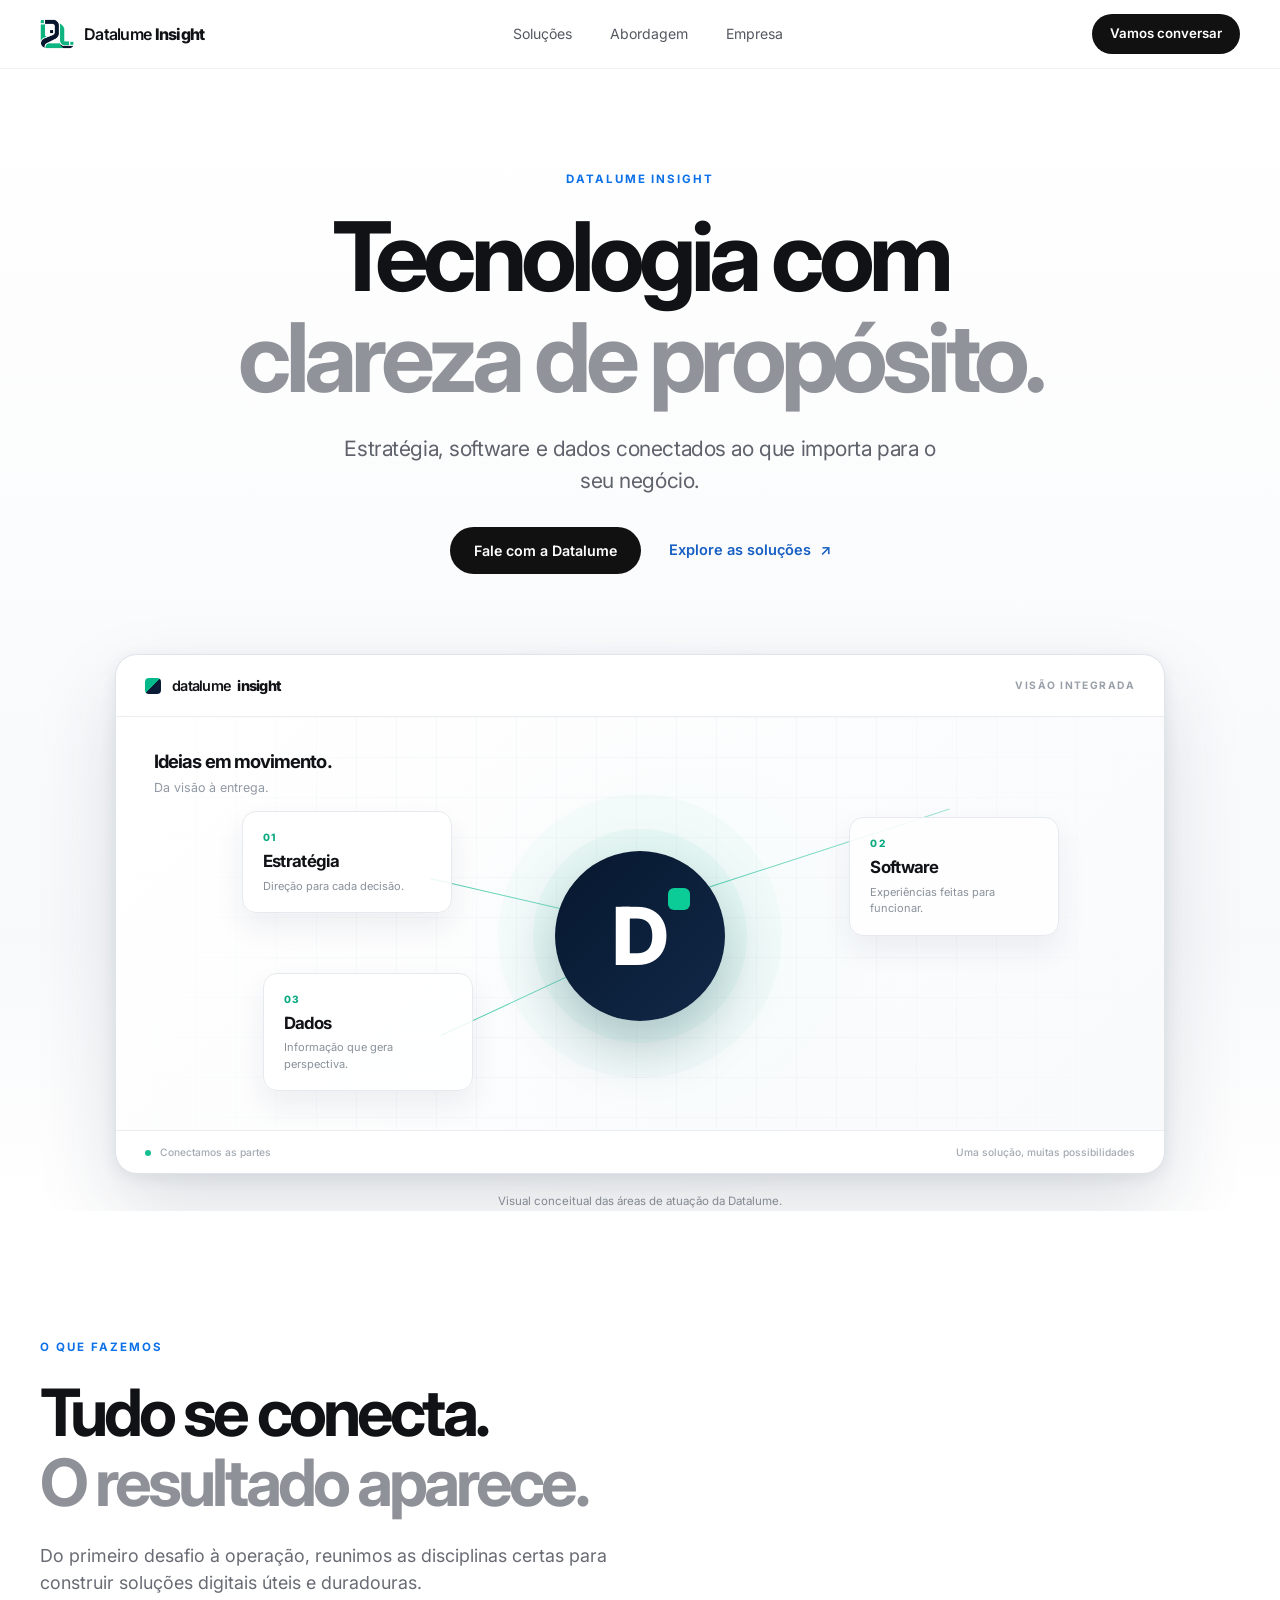
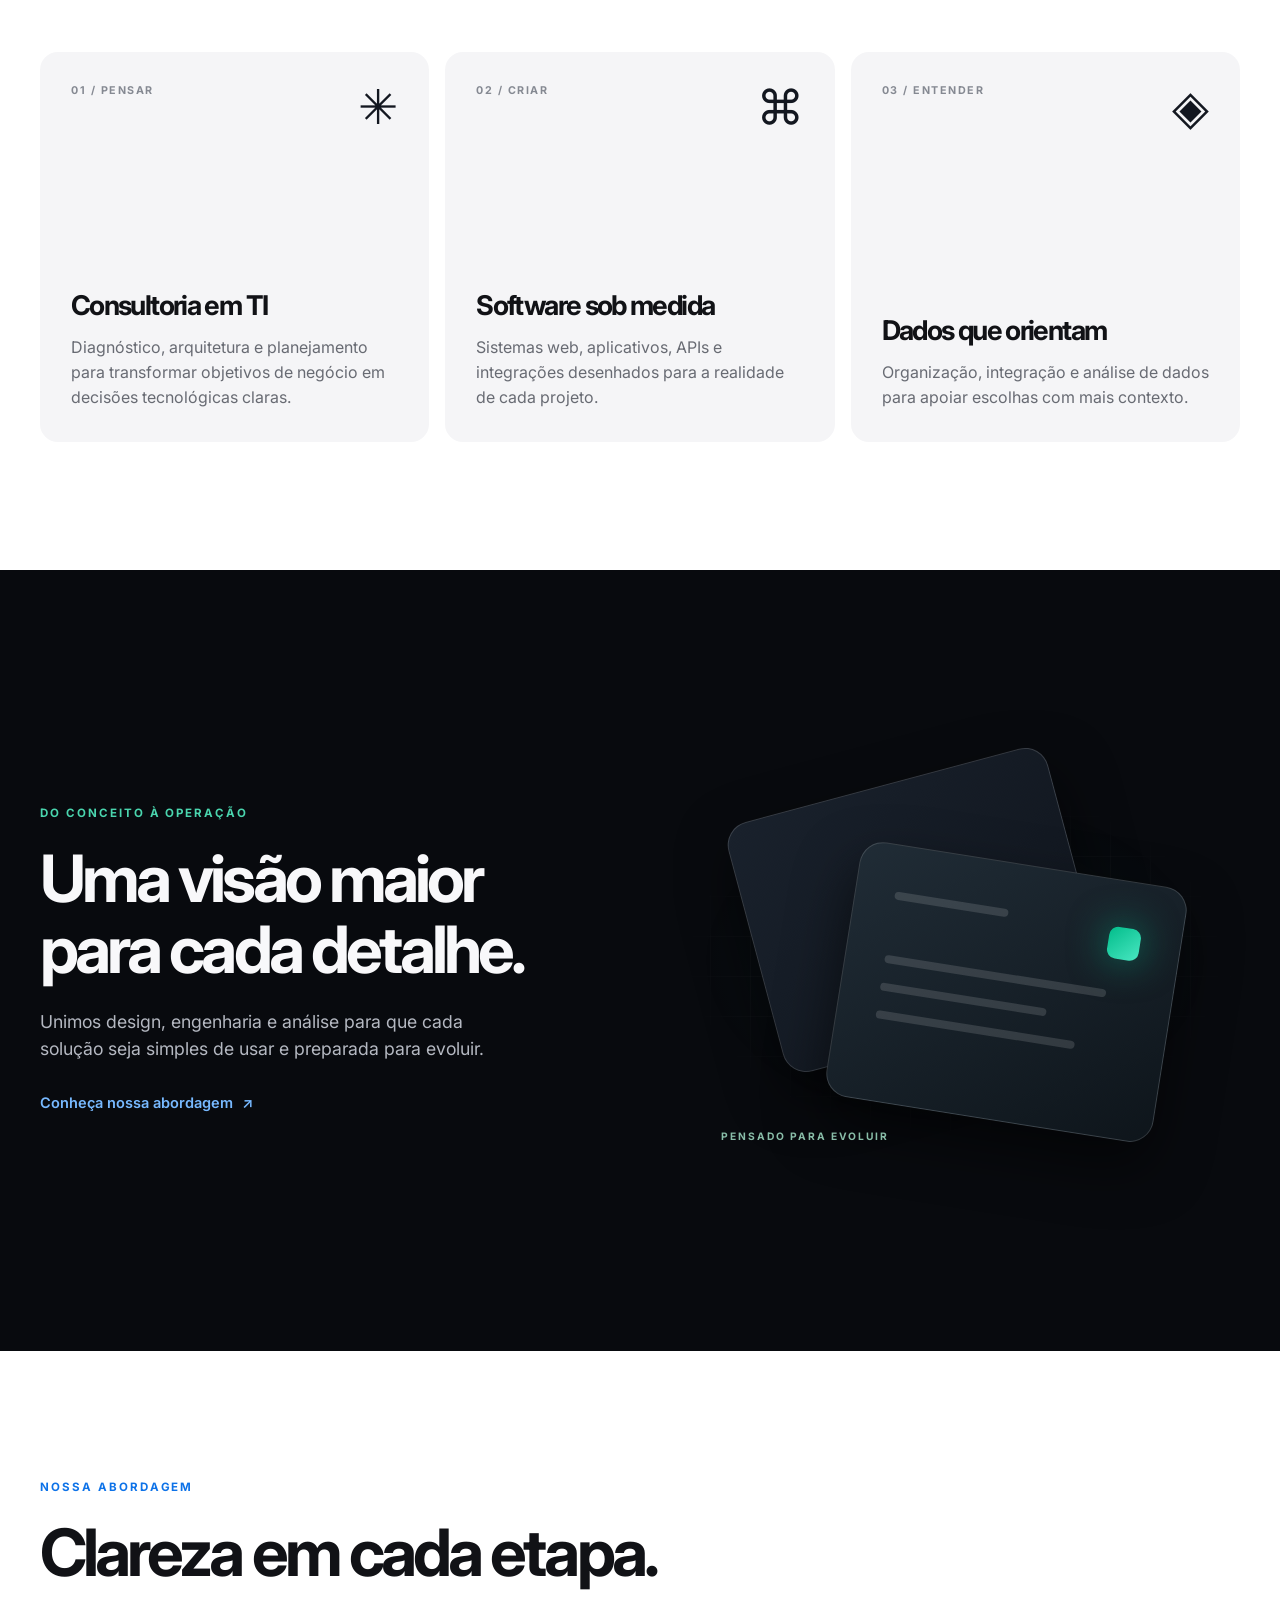
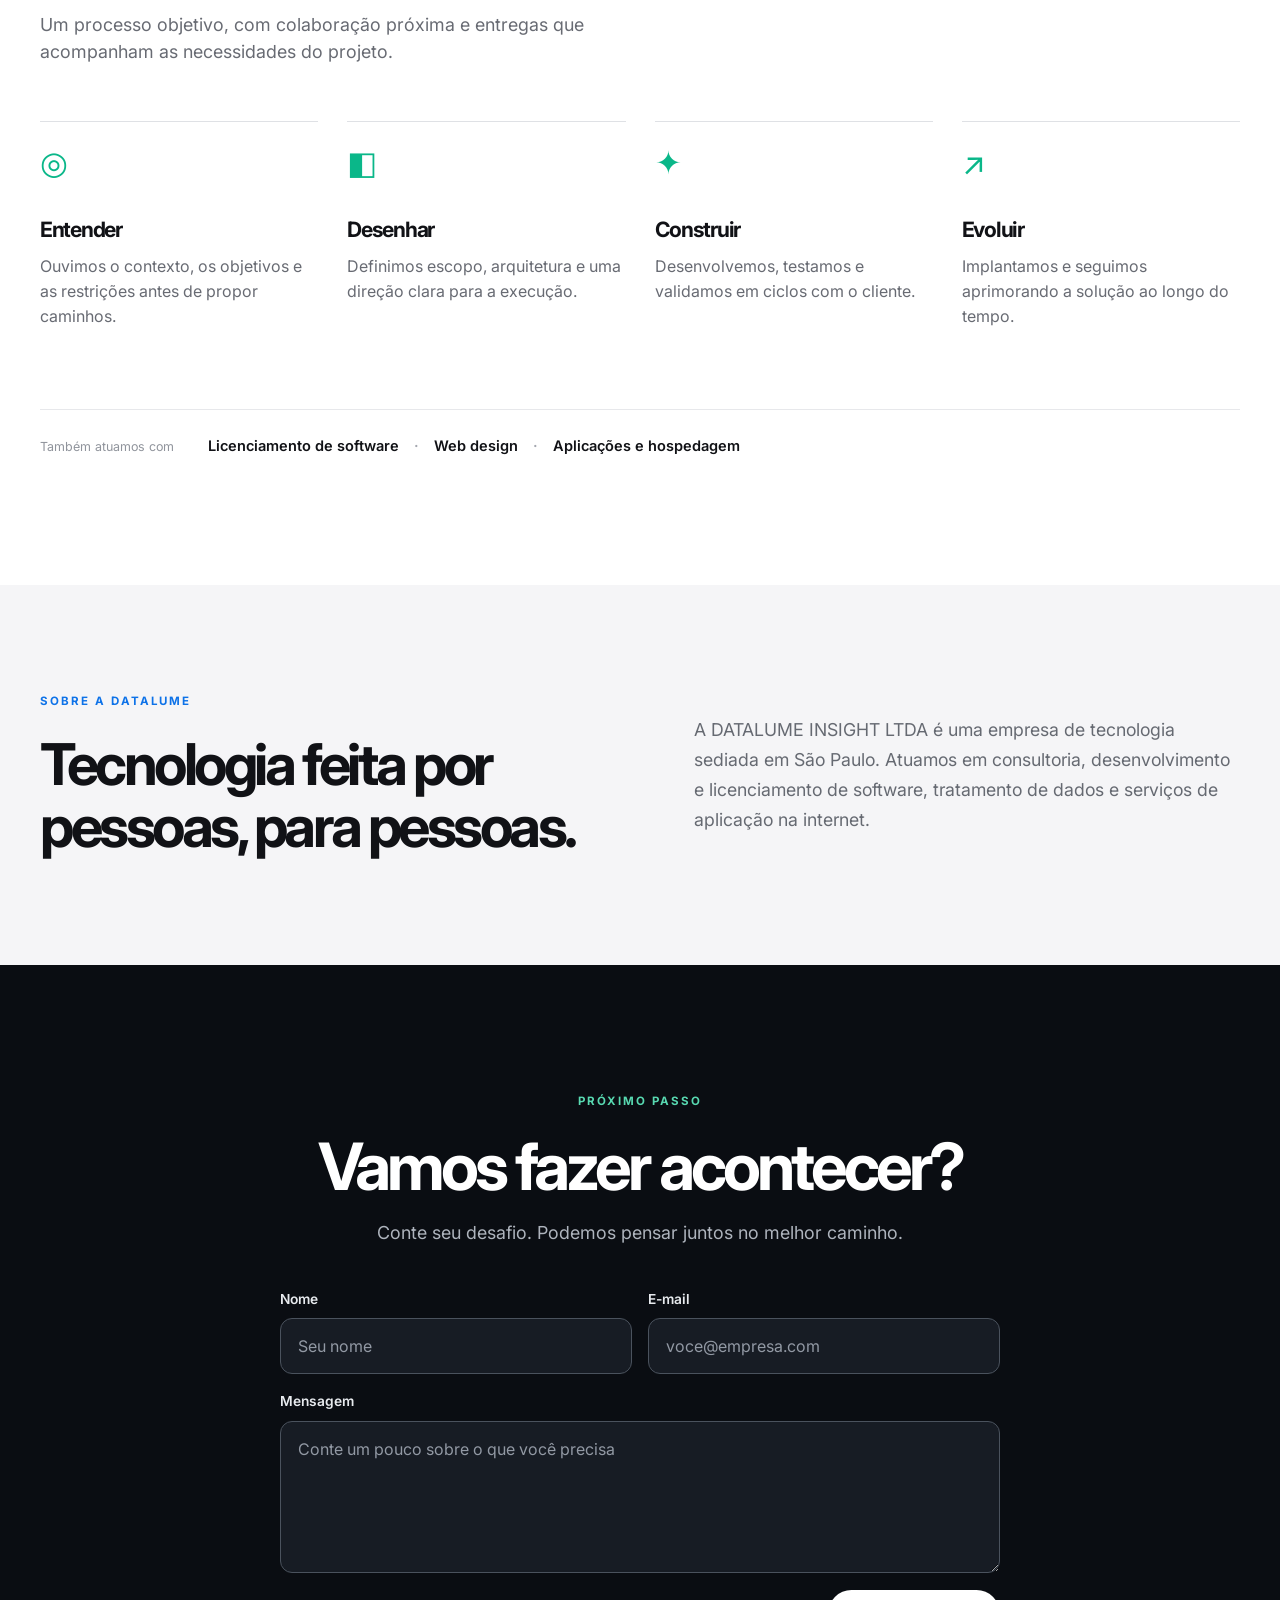
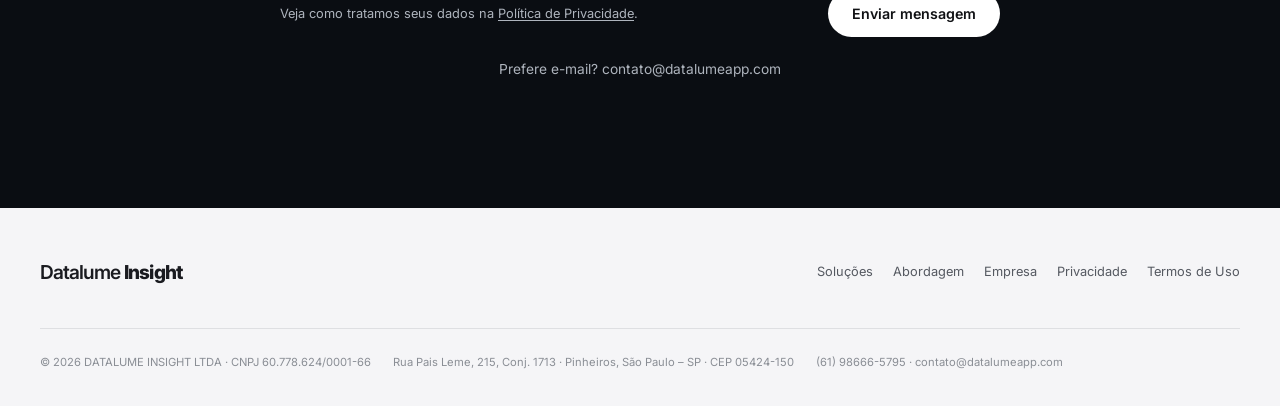
==== commit 3ebbe0ee: "Adiciona formulário de contato no site" ====
--- a/public/index.html
+++ b/public/index.html
@@ -84,7 +84,25 @@
       </div>
     </section>
     <section id="empresa" class="company-strip" aria-labelledby="company-title"><div class="container company-inner" data-reveal><div><p class="eyebrow">Sobre a Datalume</p><h2 id="company-title">Tecnologia feita por pessoas, para pessoas.</h2></div><p>A DATALUME INSIGHT LTDA é uma empresa de tecnologia sediada em São Paulo. Atuamos em consultoria, desenvolvimento e licenciamento de software, tratamento de dados e serviços de aplicação na internet.</p></div></section>
-    <section id="contato" class="contact-section section-pad" aria-labelledby="contact-title"><div class="container contact-inner" data-reveal><p class="eyebrow">Próximo passo</p><h2 id="contact-title">Vamos fazer acontecer?</h2><p>Conte seu desafio. Podemos pensar juntos no melhor caminho.</p><a class="button button-light" href="mailto:contato@datalumeapp.com?subject=Contato%20pelo%20site%20-%20Datalume%20Insight">Enviar um e-mail</a><a class="contact-email" href="mailto:contato@datalumeapp.com">contato@datalumeapp.com</a></div></section>
+    <section id="contato" class="contact-section section-pad" aria-labelledby="contact-title">
+      <div class="container contact-inner" data-reveal>
+        <p class="eyebrow">Próximo passo</p>
+        <h2 id="contact-title">Vamos fazer acontecer?</h2>
+        <p>Conte seu desafio. Podemos pensar juntos no melhor caminho.</p>
+        <form class="contact-form" name="contato" method="POST" action="/obrigado.html" data-netlify="true" data-netlify-honeypot="bot-field">
+          <input type="hidden" name="form-name" value="contato">
+          <p class="form-honeypot" aria-hidden="true"><label>Não preencha este campo <input name="bot-field" tabindex="-1" autocomplete="off"></label></p>
+          <div class="form-row">
+            <div class="form-field"><label for="contact-name">Nome</label><input id="contact-name" name="name" type="text" autocomplete="name" placeholder="Seu nome" required maxlength="100"></div>
+            <div class="form-field"><label for="contact-email">E-mail</label><input id="contact-email" name="email" type="email" autocomplete="email" placeholder="voce@empresa.com" required maxlength="254"></div>
+          </div>
+          <div class="form-field message-field"><label for="contact-message">Mensagem</label><textarea id="contact-message" name="message" rows="5" placeholder="Conte um pouco sobre o que você precisa" required maxlength="3000"></textarea></div>
+          <div class="form-bottom"><p>Veja como tratamos seus dados na <a href="privacidade.html">Política de Privacidade</a>.</p><button class="button button-light" type="submit">Enviar mensagem</button></div>
+          <p class="form-status" role="status" aria-live="polite" hidden></p>
+        </form>
+        <a class="contact-email" href="mailto:contato@datalumeapp.com">Prefere e-mail? contato@datalumeapp.com</a>
+      </div>
+    </section>
   </main>
   <footer class="site-footer"><div class="container"><div class="footer-main"><a class="footer-brand" href="index.html">Datalume <strong>Insight</strong></a><div class="footer-links"><a href="#solucoes">Soluções</a><a href="#abordagem">Abordagem</a><a href="#empresa">Empresa</a><a href="privacidade.html">Privacidade</a><a href="termos.html">Termos de Uso</a></div></div><div class="footer-legal"><span>© <span class="year">2026</span> DATALUME INSIGHT LTDA · CNPJ 60.778.624/0001-66</span><span>Rua Pais Leme, 215, Conj. 1713 · Pinheiros, São Paulo – SP · CEP 05424-150</span><span><a href="tel:+5561986665795">(61) 98666-5795</a> · <a href="mailto:contato@datalumeapp.com">contato@datalumeapp.com</a></span></div></div></footer>
   <script>
@@ -95,6 +113,37 @@
       targets.forEach(target => observer.observe(target));
       document.documentElement.classList.add('reveal-ready');
     }
+    const contactForm = document.querySelector('.contact-form');
+    contactForm.addEventListener('submit', async event => {
+      event.preventDefault();
+      const button = contactForm.querySelector('button[type="submit"]');
+      const status = contactForm.querySelector('.form-status');
+      button.disabled = true;
+      button.textContent = 'Enviando…';
+      status.hidden = true;
+      try {
+        if (contactForm.hasAttribute('data-netlify')) throw new Error('Formulário ainda não ativado');
+        const response = await fetch('/', {
+          method: 'POST',
+          headers: { 'Content-Type': 'application/x-www-form-urlencoded' },
+          body: new URLSearchParams(new FormData(contactForm)).toString()
+        });
+        if (!response.ok) throw new Error('Falha no envio');
+        contactForm.reset();
+        contactForm.querySelector('.form-row').hidden = true;
+        contactForm.querySelector('.message-field').hidden = true;
+        contactForm.querySelector('.form-bottom').hidden = true;
+        status.textContent = 'Mensagem enviada. Obrigado pelo contato! Retornaremos em breve.';
+        status.classList.remove('is-error');
+        status.hidden = false;
+      } catch {
+        status.textContent = 'Não foi possível enviar agora. Tente novamente ou use o e-mail abaixo.';
+        status.classList.add('is-error');
+        status.hidden = false;
+        button.disabled = false;
+        button.textContent = 'Enviar mensagem';
+      }
+    });
   </script>
 </body>
 </html>
--- a/public/assets/styles.css
+++ b/public/assets/styles.css
@@ -117,6 +117,26 @@
 .button-light:hover{background:#e8f0ed}
 .contact-email{font-size:.86rem;color:#aeb4bd;margin-top:22px}
 .contact-email:hover{text-decoration:underline}
+.contact-form{width:min(100%,720px);margin-top:8px;text-align:left}
+.form-row{display:grid;grid-template-columns:repeat(2,minmax(0,1fr));gap:16px}
+.form-field{display:flex;flex-direction:column;gap:9px;margin-bottom:17px}
+.form-field label{font-size:.86rem;font-weight:600;color:#e7eaee}
+.form-field input,.form-field textarea{width:100%;border:1px solid #4a525d;border-radius:12px;background:#171c24;color:#fff;padding:15px 17px;font:inherit;font-size:1rem;outline:0;transition:border-color .2s,box-shadow .2s}
+.form-field textarea{resize:vertical;min-height:140px}
+.form-field input::placeholder,.form-field textarea::placeholder{color:#9299a4}
+.form-field input:focus,.form-field textarea:focus{border-color:#70dbb9;box-shadow:0 0 0 3px #70dbb92b}
+.form-bottom{display:flex;justify-content:space-between;align-items:center;gap:24px;margin-top:7px}
+.form-bottom p{color:#aeb4bd;font-size:.8rem;margin:0}
+.form-bottom a{text-decoration:underline;text-underline-offset:2px}
+.form-bottom .button{border:0;cursor:pointer;white-space:nowrap;font-family:inherit}
+.form-bottom .button:disabled{opacity:.65;cursor:wait;transform:none}
+.form-status{border:1px solid #4ac99f;border-radius:12px;background:#15372e;color:#ddfff1;padding:18px 20px;margin:0;font-size:1rem}
+.form-status.is-error{border-color:#e18a8a;background:#372225;color:#ffe8e8}
+.form-honeypot{position:absolute;left:-9999px;width:1px;height:1px;overflow:hidden}
+[hidden]{display:none!important}
+.thanks-page{min-height:70vh;display:grid;place-items:center;text-align:center;background:#0a0d12;color:#fff;padding:80px 0}
+.thanks-page h1{font-size:clamp(2.8rem,6vw,5.5rem);line-height:1.08;margin:0 0 20px}
+.thanks-page p:not(.eyebrow){font-size:1.12rem;color:#b3bac4;margin-bottom:35px}
 .site-footer{background:#f5f5f7;color:#1a1b20;padding:50px 0 35px}
 .footer-main{display:flex;justify-content:space-between;align-items:center;gap:30px;border-bottom:1px solid #dedfe2;padding-bottom:42px}
 .footer-brand{font-size:1.2rem;letter-spacing:-.05em;font-weight:600}
@@ -131,6 +151,6 @@
 .btn{display:inline-flex;align-items:center;background:#111;color:#fff;border-radius:100px;padding:10px 18px;font-size:.85rem;font-weight:600}.btn:hover{background:#333}
 .footer-grid{display:grid;grid-template-columns:2fr 1fr 1fr;gap:35px;margin-bottom:35px}.footer-grid .brand img{height:50px;width:auto}.footer-grid p{font-size:.88rem;color:#777c85}.footer-grid h4{margin:0 0 12px;font-size:.85rem}.footer-grid ul{margin:0;padding:0;list-style:none;display:grid;gap:8px;font-size:.8rem;color:#666b73}
 @media(max-width:900px){.nav-links{gap:20px}.solution-grid{grid-template-columns:1fr 1fr}.solution-card:last-child{grid-column:1/-1;min-height:260px}.feature-layout{gap:0}.approach-grid{grid-template-columns:repeat(2,1fr);row-gap:42px}.showcase-window{height:470px}.orbit-one{left:6%}.orbit-two{right:5%}.orbit-three{left:7%}}
-@media(max-width:680px){.container{width:min(100% - 36px,var(--max))}.nav{height:62px}.brand{font-size:.9rem}.brand img{width:29px;height:29px}.nav-links{display:none}.nav-cta{font-size:.73rem;padding:9px 13px}.section-pad{padding:83px 0}.hero-inner{padding-top:72px}.hero h1{font-size:clamp(2.65rem,11.5vw,4.4rem);line-height:1.08}.hero-copy{font-size:1rem}.hero-actions{gap:17px}.showcase{margin-top:63px}.showcase-window{height:375px;border-radius:16px}.window-top{height:47px;padding:0 14px}.window-label{font-size:.52rem}.showcase-content{inset:47px 0 34px}.showcase-heading{top:19px;left:18px}.showcase-heading span{font-size:.85rem}.showcase-heading small{font-size:.65rem}.showcase-core{width:98px;height:98px;left:52%;top:52%;box-shadow:0 0 0 14px #0bb38a0c,0 0 0 35px #0bb38a07}.showcase-core span{font-size:3rem}.showcase-core:after{width:12px;height:12px;top:21px;right:20px;border-radius:3px}.orbit{width:130px;min-height:76px;padding:10px}.orbit strong{font-size:.78rem}.orbit em{font-size:.54rem;line-height:1.25}.orbit small{font-size:.48rem}.orbit-one{top:70px;left:3%}.orbit-two{top:78px;right:3%}.orbit-three{bottom:20px;left:5%}.window-bottom{height:34px;padding:0 12px;font-size:.53rem}.window-bottom span:last-child{display:none}.section-intro{margin-bottom:36px}.section-intro h2,.feature-copy h2,.company-inner h2,.contact-inner h2{font-size:clamp(2.5rem,10vw,3.8rem)}.section-intro>p:last-child{font-size:1rem}.solution-grid{grid-template-columns:1fr}.solution-card,.solution-card:last-child{min-height:280px;grid-column:auto}.feature-layout,.company-inner{grid-template-columns:1fr}.feature-art{height:330px;margin-top:30px}.feature-art-panel{border-radius:16px}.feature-art-label{bottom:0}.approach-grid{gap:30px 20px}.approach-icon{margin-bottom:24px}.additional-services{display:block;margin-top:55px}.additional-services p{margin-top:12px;line-height:1.8}.company-strip{padding:80px 0}.company-inner{gap:26px}.company-inner>p{font-size:1rem}.footer-main{display:block}.footer-links{margin-top:25px;gap:14px 20px}.footer-grid{grid-template-columns:1fr 1fr}.footer-grid>div:first-child{grid-column:1/-1}}
+@media(max-width:680px){.container{width:min(100% - 36px,var(--max))}.nav{height:62px}.brand{font-size:.9rem}.brand img{width:29px;height:29px}.nav-links{display:none}.nav-cta{font-size:.73rem;padding:9px 13px}.section-pad{padding:83px 0}.hero-inner{padding-top:72px}.hero h1{font-size:clamp(2.65rem,11.5vw,4.4rem);line-height:1.08}.hero-copy{font-size:1rem}.hero-actions{gap:17px}.showcase{margin-top:63px}.showcase-window{height:375px;border-radius:16px}.window-top{height:47px;padding:0 14px}.window-label{font-size:.52rem}.showcase-content{inset:47px 0 34px}.showcase-heading{top:19px;left:18px}.showcase-heading span{font-size:.85rem}.showcase-heading small{font-size:.65rem}.showcase-core{width:98px;height:98px;left:52%;top:52%;box-shadow:0 0 0 14px #0bb38a0c,0 0 0 35px #0bb38a07}.showcase-core span{font-size:3rem}.showcase-core:after{width:12px;height:12px;top:21px;right:20px;border-radius:3px}.orbit{width:130px;min-height:76px;padding:10px}.orbit strong{font-size:.78rem}.orbit em{font-size:.54rem;line-height:1.25}.orbit small{font-size:.48rem}.orbit-one{top:70px;left:3%}.orbit-two{top:78px;right:3%}.orbit-three{bottom:20px;left:5%}.window-bottom{height:34px;padding:0 12px;font-size:.53rem}.window-bottom span:last-child{display:none}.section-intro{margin-bottom:36px}.section-intro h2,.feature-copy h2,.company-inner h2,.contact-inner h2{font-size:clamp(2.5rem,10vw,3.8rem)}.section-intro>p:last-child{font-size:1rem}.solution-grid{grid-template-columns:1fr}.solution-card,.solution-card:last-child{min-height:280px;grid-column:auto}.feature-layout,.company-inner{grid-template-columns:1fr}.feature-art{height:330px;margin-top:30px}.feature-art-panel{border-radius:16px}.feature-art-label{bottom:0}.approach-grid{gap:30px 20px}.approach-icon{margin-bottom:24px}.additional-services{display:block;margin-top:55px}.additional-services p{margin-top:12px;line-height:1.8}.company-strip{padding:80px 0}.company-inner{gap:26px}.company-inner>p{font-size:1rem}.form-row{grid-template-columns:1fr;gap:0}.form-bottom{flex-direction:column;align-items:stretch}.form-bottom .button{width:100%}.footer-main{display:block}.footer-links{margin-top:25px;gap:14px 20px}.footer-grid{grid-template-columns:1fr 1fr}.footer-grid>div:first-child{grid-column:1/-1}}
 @media(max-width:380px){.nav-cta{font-size:.69rem}.brand{gap:5px}.hero-actions{flex-direction:column}.orbit{width:116px}.orbit em{display:none}}
 @media(prefers-reduced-motion:reduce){html{scroll-behavior:auto}*,*:before,*:after{transition-duration:.01ms!important;animation-duration:.01ms!important}}
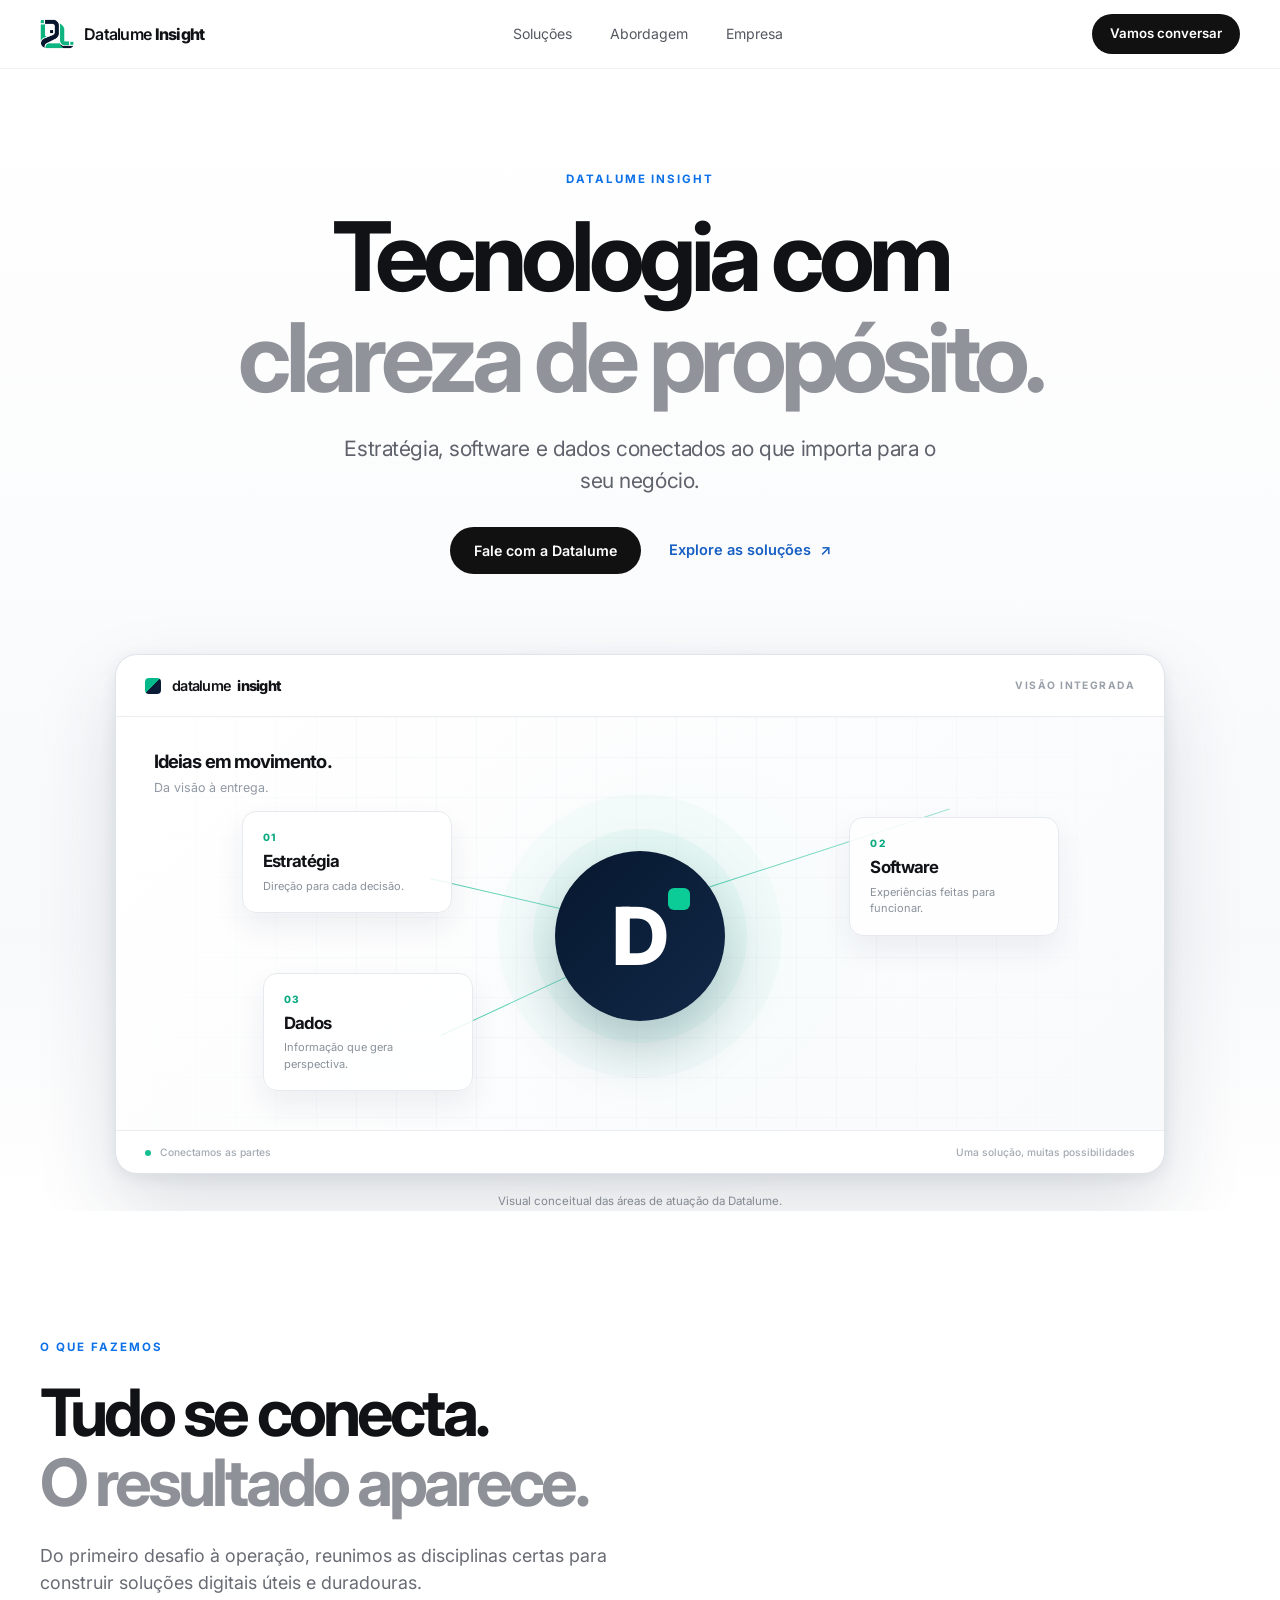
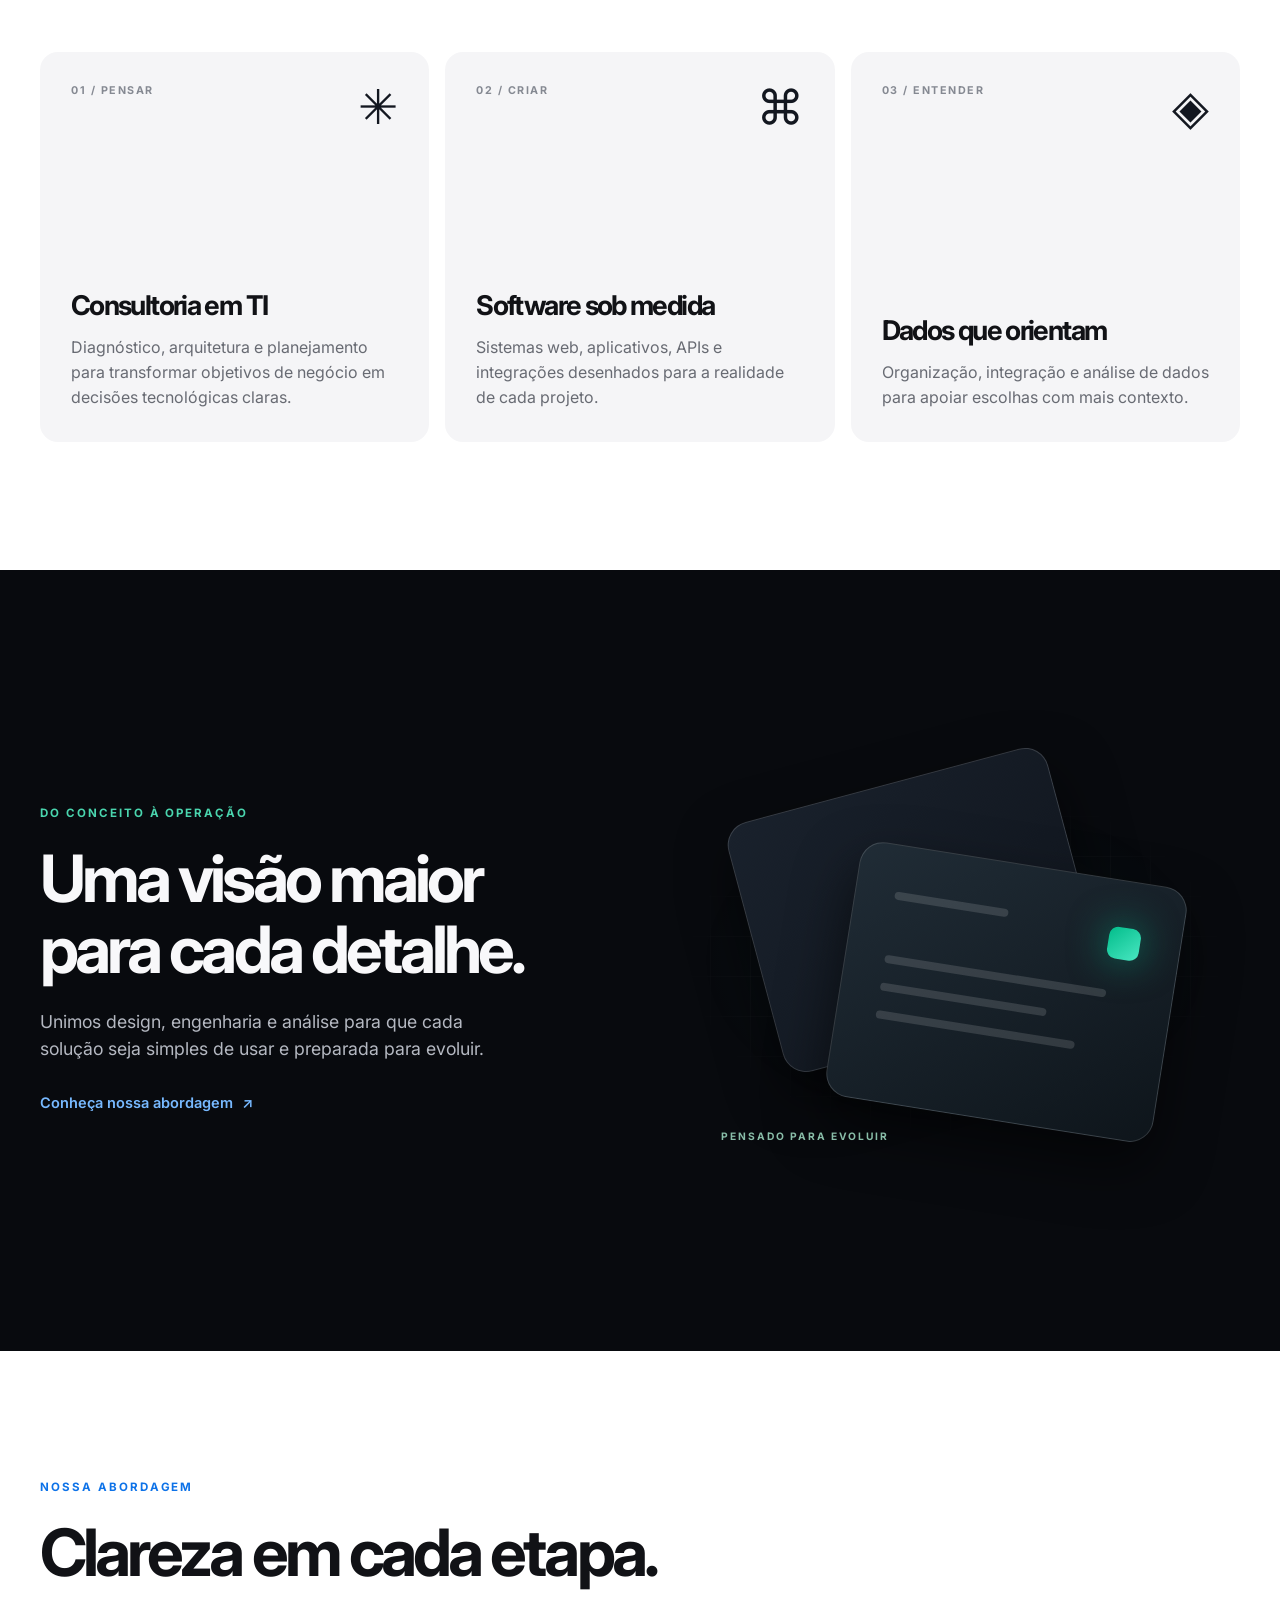
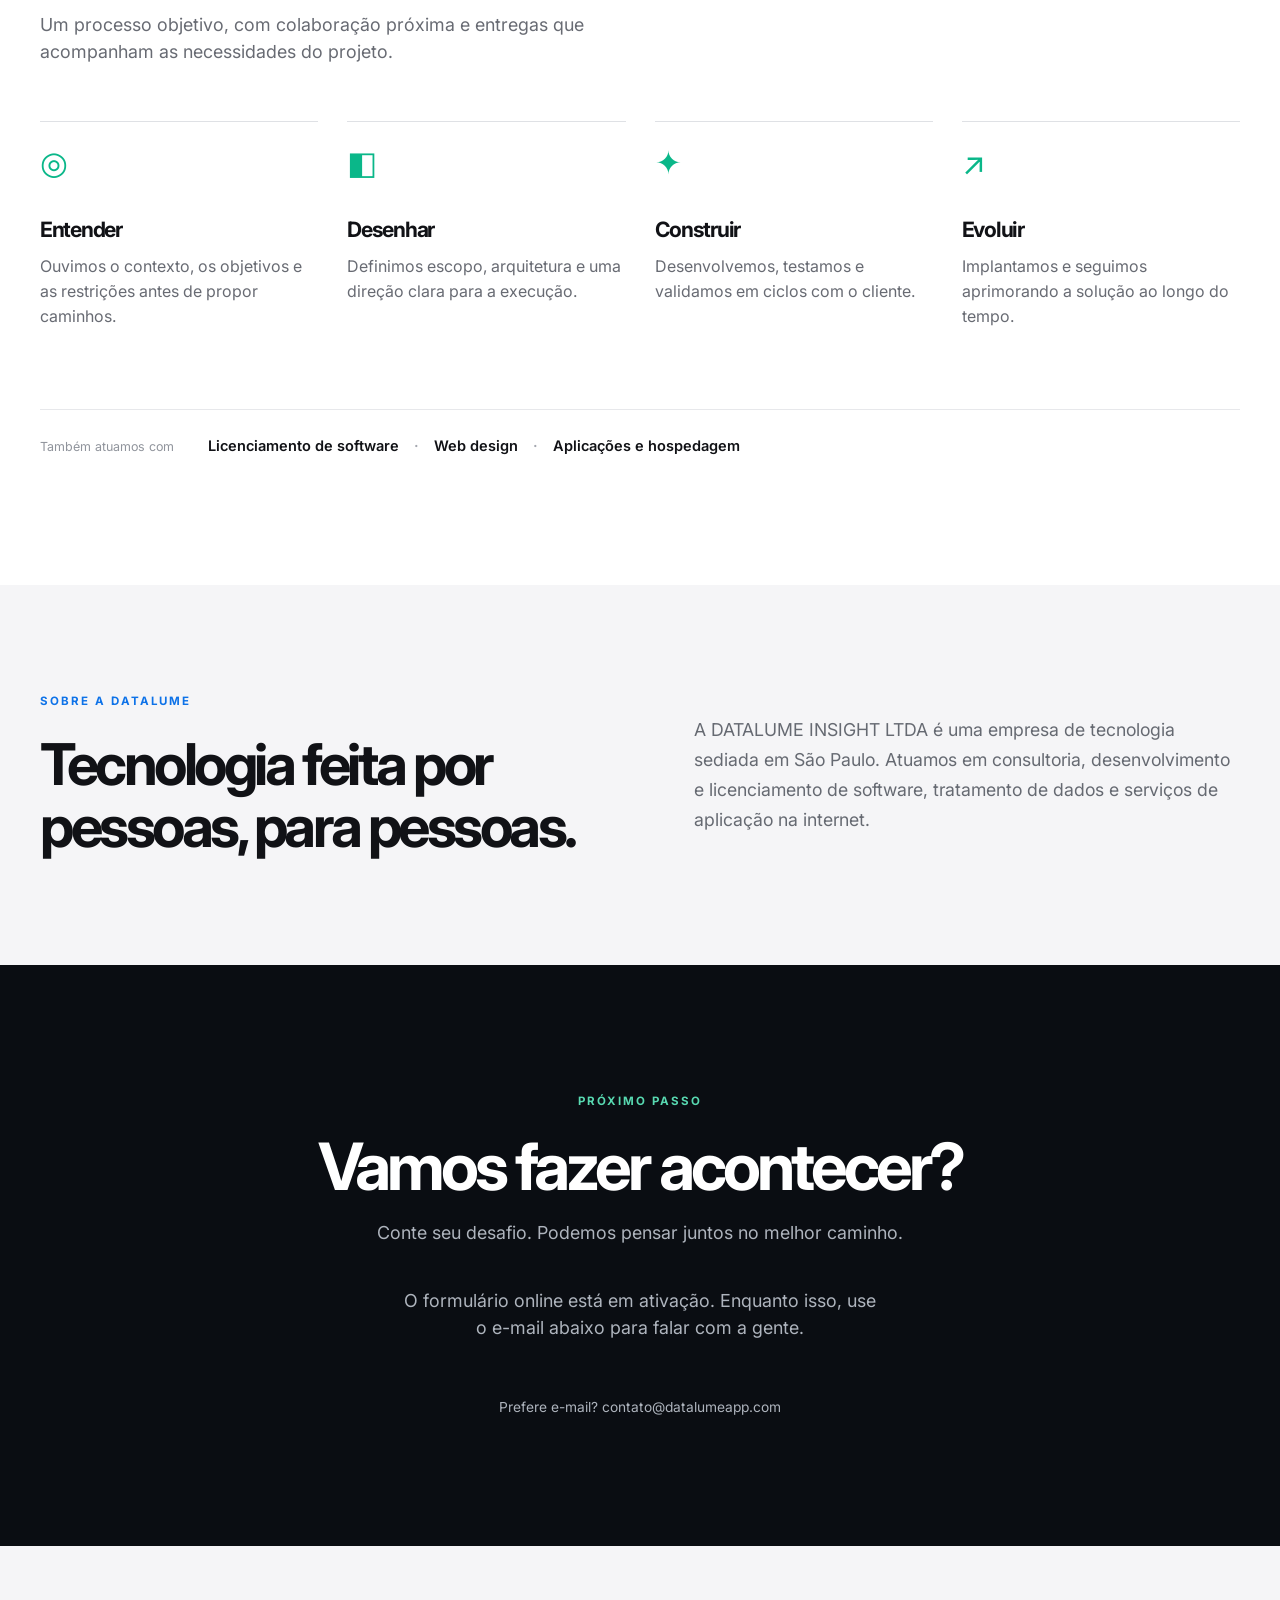
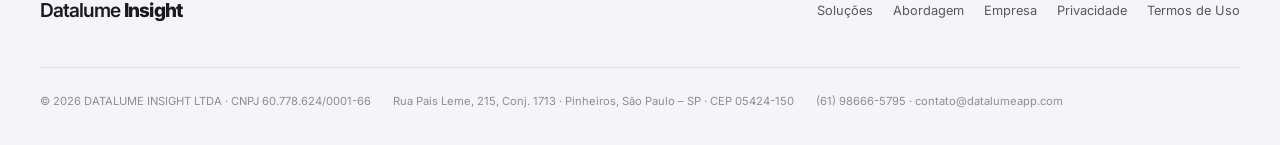
==== commit 151b631c: "Protege contato enquanto Netlify Forms nao estiver ativo" ====
--- a/public/index.html
+++ b/public/index.html
@@ -100,6 +100,7 @@
           <div class="form-bottom"><p>Veja como tratamos seus dados na <a href="privacidade.html">Política de Privacidade</a>.</p><button class="button button-light" type="submit">Enviar mensagem</button></div>
           <p class="form-status" role="status" aria-live="polite" hidden></p>
         </form>
+        <p class="form-setup-note">O formulário online está em ativação. Enquanto isso, use o e-mail abaixo para falar com a gente.</p>
         <a class="contact-email" href="mailto:contato@datalumeapp.com">Prefere e-mail? contato@datalumeapp.com</a>
       </div>
     </section>
--- a/public/assets/styles.css
+++ b/public/assets/styles.css
@@ -118,6 +118,9 @@
 .contact-email{font-size:.86rem;color:#aeb4bd;margin-top:22px}
 .contact-email:hover{text-decoration:underline}
 .contact-form{width:min(100%,720px);margin-top:8px;text-align:left}
+.contact-form[data-netlify]{display:none}
+.form-setup-note{display:none;max-width:480px;color:#c5ccd3;margin:7px 0 0;font-size:1rem}
+.contact-form[data-netlify]+.form-setup-note{display:block}
 .form-row{display:grid;grid-template-columns:repeat(2,minmax(0,1fr));gap:16px}
 .form-field{display:flex;flex-direction:column;gap:9px;margin-bottom:17px}
 .form-field label{font-size:.86rem;font-weight:600;color:#e7eaee}
